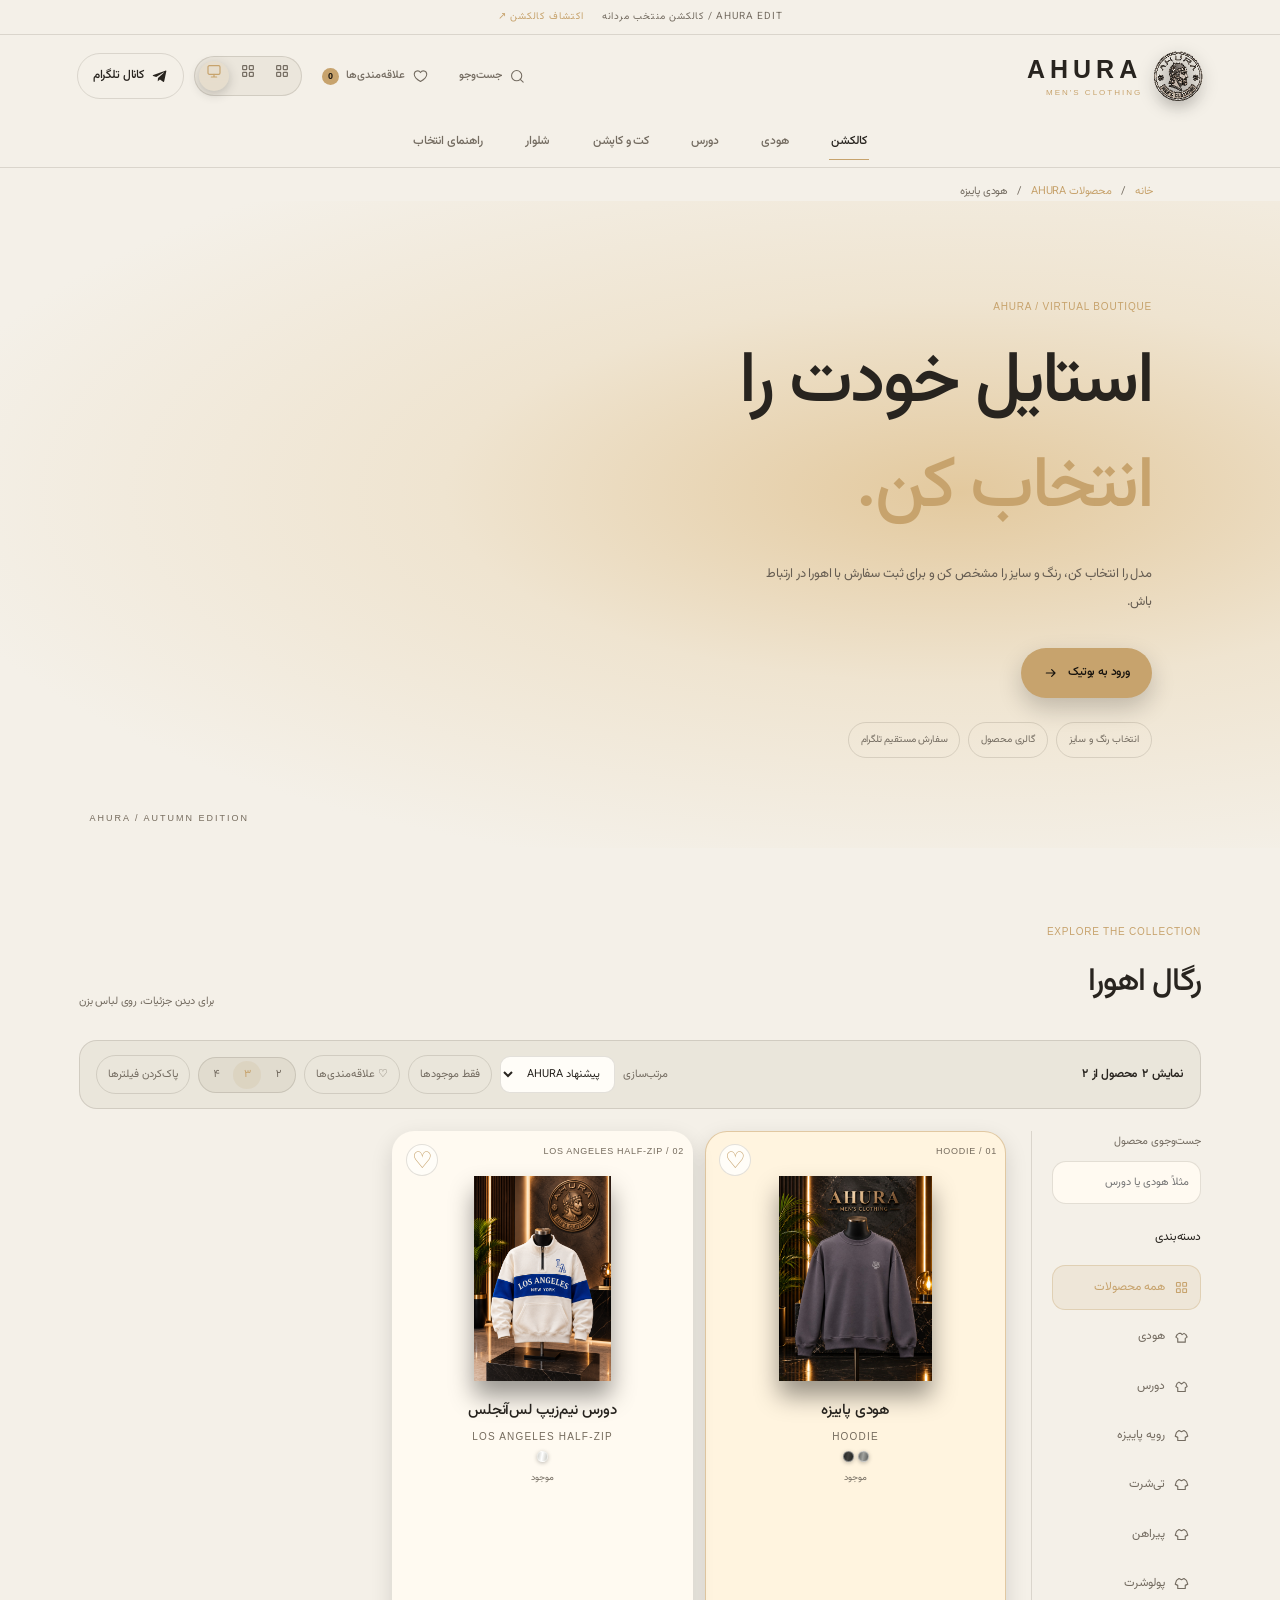
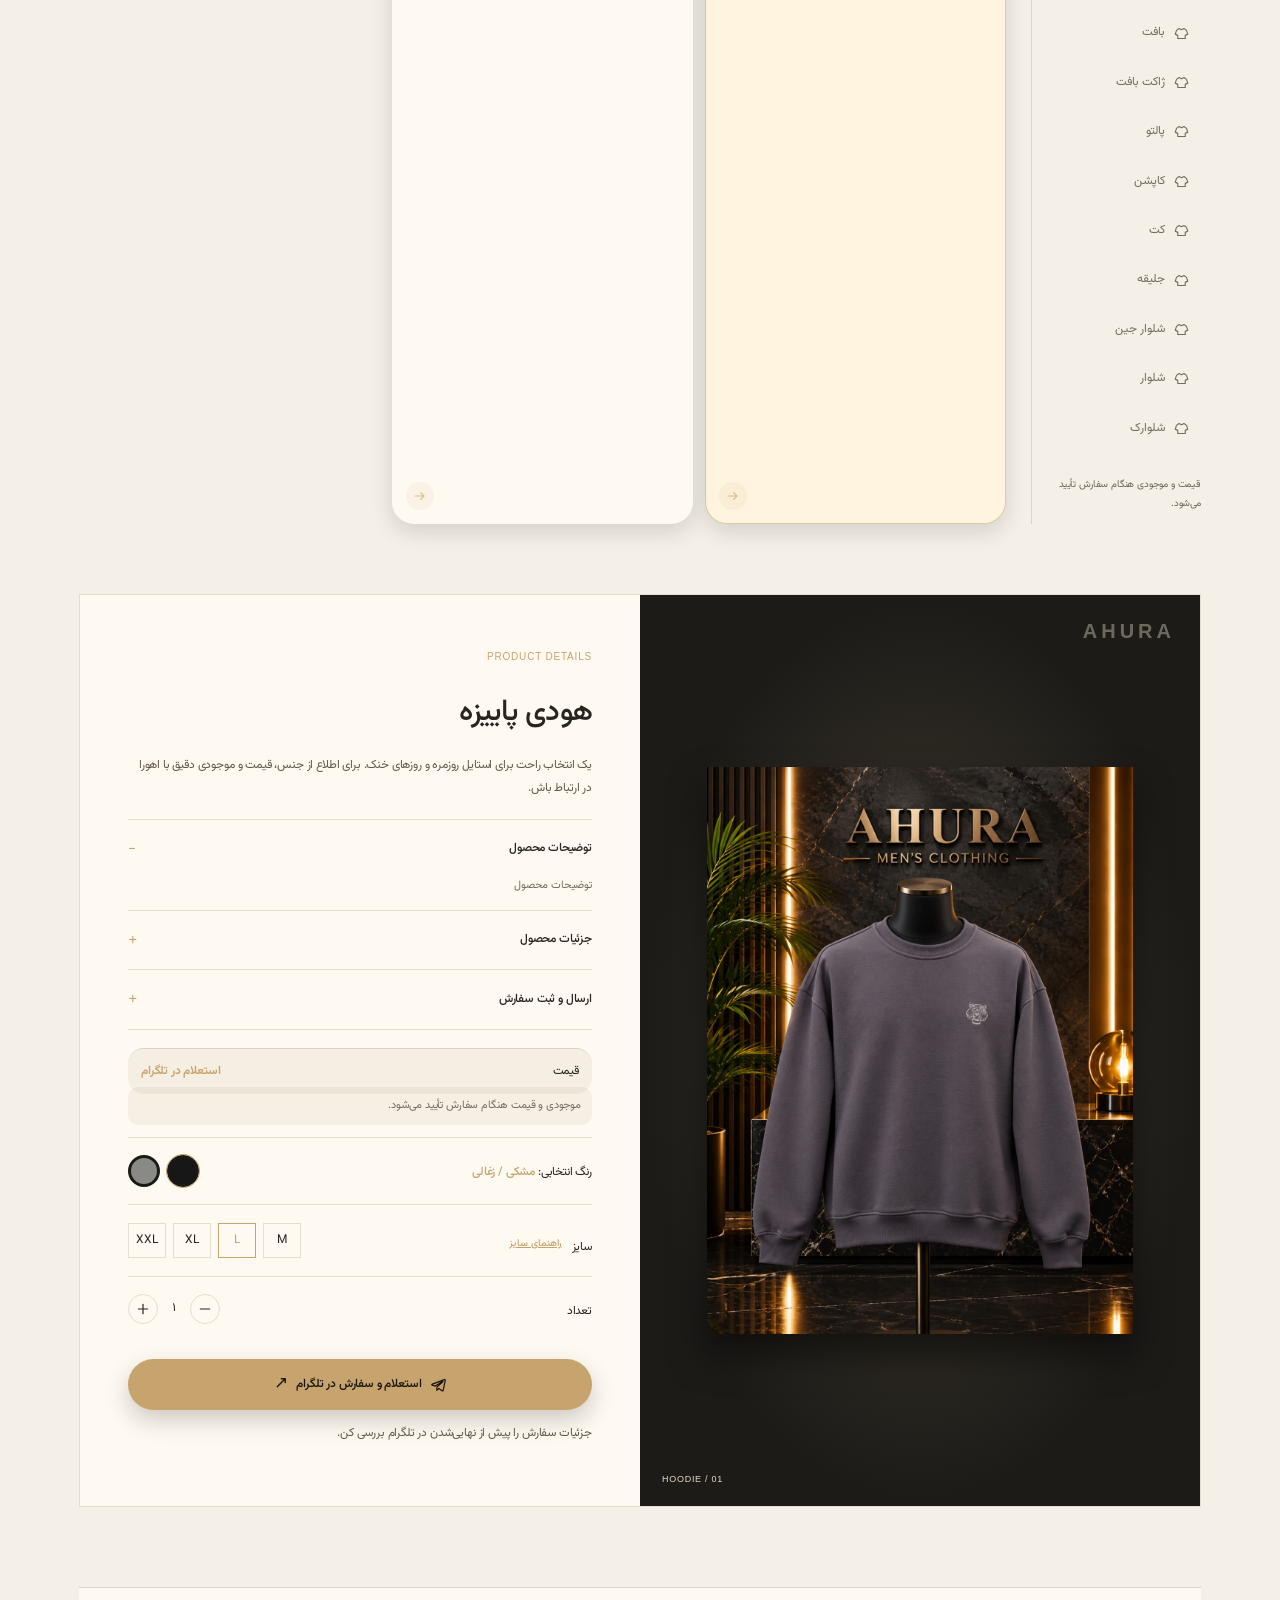
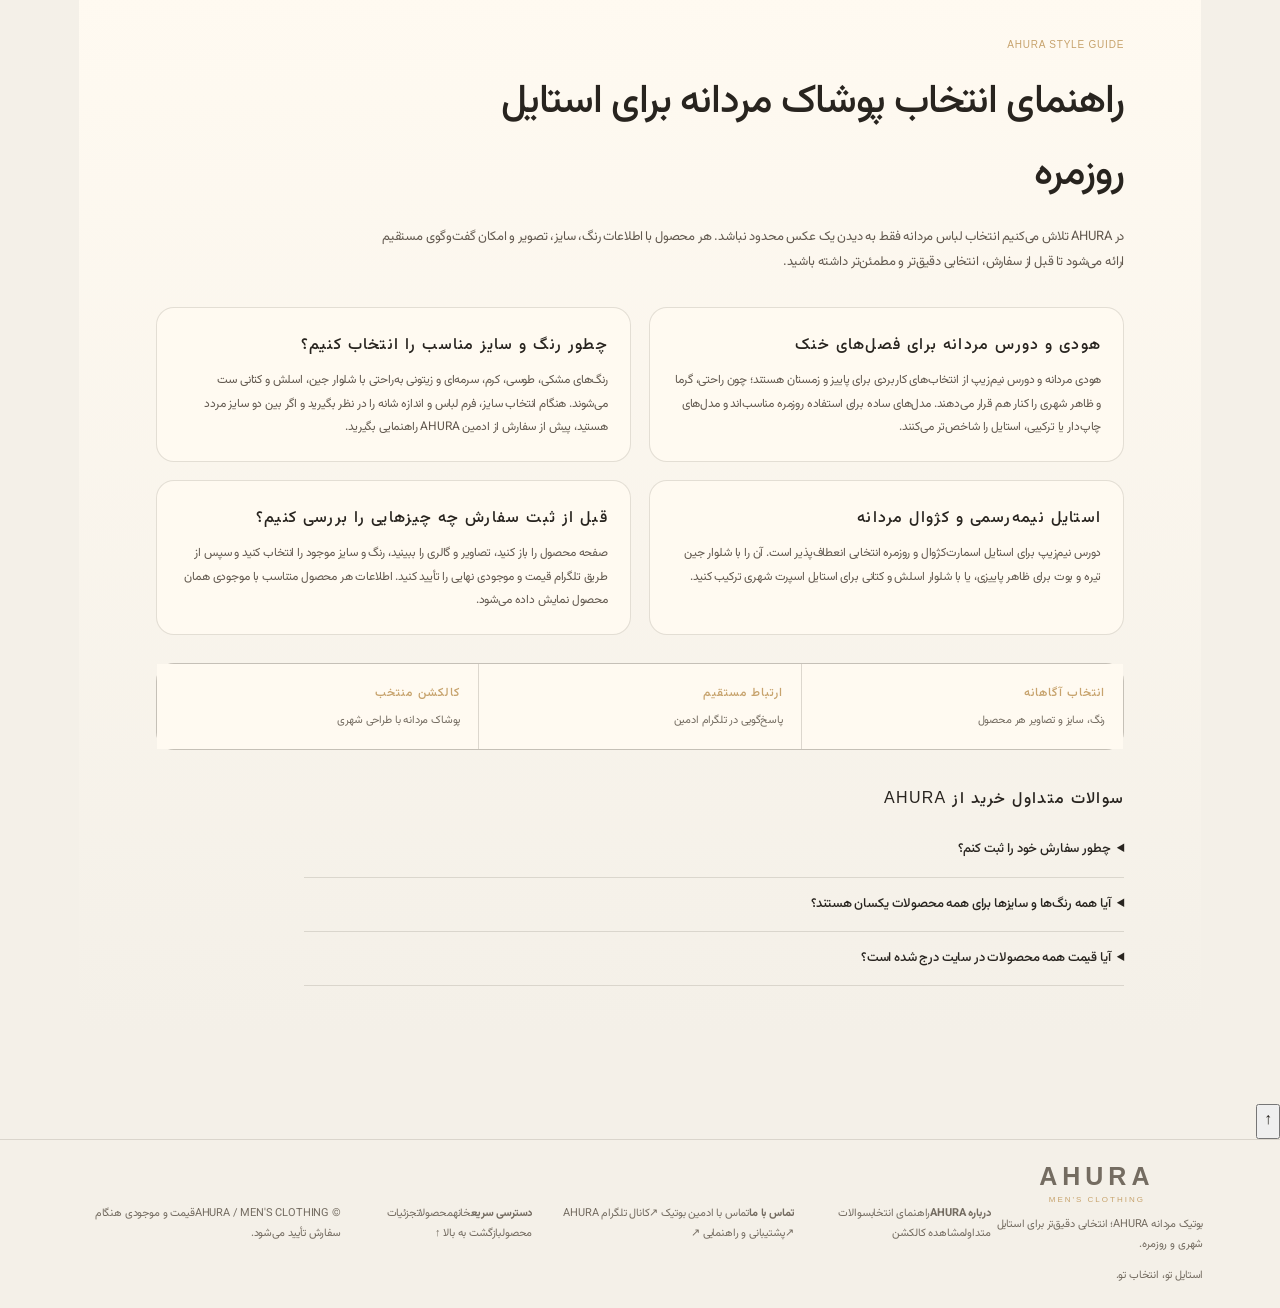
==== index.html @ b7603249 "Add AHURA footer navigation" ====
<!doctype html><html lang="fa" dir="rtl"><head><meta charset="utf-8"><meta name="viewport" content="width=device-width,initial-scale=1"><title>بوتیک مردانه AHURA | هودی، دورس و پوشاک مردانه</title><meta name="description" content="خرید و انتخاب پوشاک مردانه AHURA؛ هودی، دورس نیم‌زیپ، رویه پاییزه و مدل‌های روز با انتخاب رنگ و سایز و سفارش مستقیم در تلگرام."><meta name="robots" content="index,follow"><link rel="canonical" href="https://mjmz68.github.io/ahura-virtual-boutique/"><meta property="og:type" content="website"><meta property="og:site_name" content="AHURA"><meta property="og:title" content="بوتیک مردانه AHURA | هودی، دورس و پوشاک مردانه"><meta property="og:description" content="انتخاب پوشاک مردانه AHURA، مشاهده رنگ و سایز و ثبت سفارش مستقیم."><meta property="og:image" content="https://mjmz68.github.io/ahura-virtual-boutique/assets/products/hoodie-black.png"><meta name="twitter:image" content="https://mjmz68.github.io/ahura-virtual-boutique/assets/products/hoodie-black.png"><meta property="og:url" content="https://mjmz68.github.io/ahura-virtual-boutique/"><meta name="twitter:card" content="summary_large_image"><script id="site-schema" type="application/ld+json">{"@context":"https://schema.org","@graph":[{"@type":"Organization","@id":"https://mjmz68.github.io/ahura-virtual-boutique/#organization","name":"AHURA","url":"https://mjmz68.github.io/ahura-virtual-boutique/","sameAs":["https://t.me/Ahura_man"]},{"@type":"WebSite","@id":"https://mjmz68.github.io/ahura-virtual-boutique/#website","name":"بوتیک مردانه AHURA","url":"https://mjmz68.github.io/ahura-virtual-boutique/","publisher":{"@id":"https://mjmz68.github.io/ahura-virtual-boutique/#organization"},"inLanguage":"fa-IR"}]}</script><script id="product-schema" type="application/ld+json">{}</script><script id="breadcrumb-schema" type="application/ld+json">{}</script><script id="faq-schema" type="application/ld+json">{"@context":"https://schema.org","@type":"FAQPage","mainEntity":[{"@type":"Question","name":"چطور از بوتیک AHURA سفارش بدهم؟","acceptedAnswer":{"@type":"Answer","text":"محصول را انتخاب کنید، رنگ و سایز موجود را مشخص کنید و از دکمه سفارش وارد گفت‌وگوی تلگرام ادمین بوتیک شوید."}},{"@type":"Question","name":"چطور رنگ و سایز موجود هر محصول را ببینم؟","acceptedAnswer":{"@type":"Answer","text":"در صفحه هر محصول فقط رنگ‌ها و سایزهایی نمایش داده می‌شود که برای همان محصول در پنل مدیریت ثبت شده است."}},{"@type":"Question","name":"اگر قیمت محصول در سایت درج نشده باشد چه کار کنم؟","acceptedAnswer":{"@type":"Answer","text":"از طریق دکمه سفارش در تلگرام، قیمت و موجودی نهایی همان محصول را از ادمین AHURA استعلام کنید."}}]}</script><link rel="icon" type="image/svg+xml" href="assets/ahura-logo.svg?v=logo1"><link rel="stylesheet" href="style.css?v=footer1"></head><body id="top">
<div class="announcement-bar" role="note"><span>AHURA EDIT / کالکشن منتخب مردانه</span><a href="#shop">اکتشاف کالکشن ↗</a></div><header class="site-header"><button type="button" class="mobile-menu-toggle" id="mobile-menu-toggle" aria-expanded="false" aria-controls="primary-nav">منو</button><a class="logo brand-logo" href="#" aria-label="AHURA"><img src="assets/ahura-logo.svg?v=logo2" alt="لوگوی AHURA"><span>AHURA<small>MEN'S CLOTHING</small></span></a><div class="header-actions"><button type="button" class="header-tool header-search-toggle" id="header-search-toggle" aria-label="جست‌وجوی محصول"><svg class="ui-icon" viewBox="0 0 24 24" aria-hidden="true"><path d="m20 20-4.4-4.4M10.8 18a7.2 7.2 0 1 1 0-14.4 7.2 7.2 0 0 1 0 14.4Z"/></svg><span>جست‌وجو</span></button><button type="button" class="header-tool header-favorites-link" id="header-favorites-link" aria-label="علاقه‌مندی‌ها" aria-pressed="false"><svg class="ui-icon" viewBox="0 0 24 24" aria-hidden="true"><path d="M20.8 8.8c0 5.4-8.8 10.2-8.8 10.2S3.2 14.2 3.2 8.8A4.7 4.7 0 0 1 12 6.5a4.7 4.7 0 0 1 8.8 2.3Z"/></svg><span>علاقه‌مندی‌ها</span><b id="header-favorites-count">0</b></button><div class="theme-switcher" id="theme-switcher" role="group" aria-label="حالت نمایش"><button type="button" class="theme-choice" data-theme-choice="light" aria-label="حالت روز" title="حالت روز"><span class="theme-choice-icon"></span></button><button type="button" class="theme-choice" data-theme-choice="dark" aria-label="حالت شب" title="حالت شب"><span class="theme-choice-icon"></span></button><button type="button" class="theme-choice" data-theme-choice="system" aria-label="هماهنگ با سیستم" title="هماهنگ با سیستم"><span class="theme-choice-icon"></span></button></div><a class="tg" href="https://t.me/Ahura_man" target="_blank" rel="noopener"><svg class="ui-icon" viewBox="0 0 24 24" aria-hidden="true"><path d="m21.5 4.7-3.2 15.1c-.2 1.1-.8 1.3-1.7.8l-4.7-3.5-2.3 2.2c-.3.3-.5.5-1 .5l.4-4.8 8.7-7.9c.4-.4-.1-.6-.6-.2L6.4 13.6l-4.6-1.5c-1-.3-1-1 .2-1.5L20 4c.8-.3 1.8.2 1.5.7Z"/></svg><span>کانال تلگرام</span></a></div></header><nav class="primary-nav" id="primary-nav" aria-label="ناوبری اصلی AHURA"><a href="#shop" data-nav-filter="all" class="active">کالکشن</a><a href="#shop" data-nav-filter="hoodie">هودی</a><a href="#shop" data-nav-filter="sweat">دورس</a><a href="#shop" data-nav-filter="jacket">کت و کاپشن</a><a href="#shop" data-nav-filter="trousers">شلوار</a><a href="#guide">راهنمای انتخاب</a></nav><nav class="breadcrumbs" aria-label="مسیر صفحه"><a href="./">خانه</a><span>/</span><a id="crumb-products" href="./#shop">محصولات AHURA</a><span>/</span><span id="crumb-current">بوتیک پوشاک مردانه AHURA</span></nav>
<section class="hero"><p>AHURA / VIRTUAL BOUTIQUE</p><h1>استایل خودت را<br><em>انتخاب کن.</em></h1><p class="sub">مدل را انتخاب کن، رنگ و سایز را مشخص کن و برای ثبت سفارش با اهورا در ارتباط باش.</p><a class="btn primary-btn" href="#shop"><span>ورود به بوتیک</span><svg class="ui-icon" viewBox="0 0 24 24" aria-hidden="true"><path d="M5 12h13m-5-5 5 5-5 5"/></svg></a><div class="hero-points" aria-label="ویژگی‌های خرید"><span>انتخاب رنگ و سایز</span><span>گالری محصول</span><span>سفارش مستقیم تلگرام</span></div></section>
<main id="shop"><div class="heading"><div><small>EXPLORE THE COLLECTION</small><h2>رگال اهورا</h2></div><span>برای دیدن جزئیات، روی لباس بزن</span></div>
<div class="catalog-toolbar" aria-label="کنترل مجموعه">
<div class="catalog-summary"><strong id="product-count">در حال بارگذاری محصولات</strong><span id="filter-summary"></span></div>
<div class="catalog-actions"><label class="sort-control">مرتب‌سازی<select id="sort-products" aria-label="مرتب‌سازی محصولات"><option value="featured">پیشنهاد AHURA</option><option value="newest">جدیدترین</option><option value="price-asc">ارزان‌ترین</option><option value="price-desc">گران‌ترین</option><option value="name">نام محصول</option></select></label><button type="button" id="availability-toggle" class="toolbar-toggle" aria-pressed="false">فقط موجودها</button><button type="button" id="favorites-toggle" class="toolbar-toggle" aria-pressed="false">♡ علاقه‌مندی‌ها</button><div class="grid-switcher" role="group" aria-label="تعداد ستون‌های نمایش"><button type="button" data-grid-choice="2" aria-label="نمایش دو ستونه">۲</button><button type="button" data-grid-choice="3" class="active" aria-label="نمایش سه ستونه">۳</button><button type="button" data-grid-choice="4" aria-label="نمایش چهار ستونه">۴</button></div><button type="button" id="clear-filters" class="clear-filters">پاک‌کردن فیلترها</button></div>
</div><div class="layout"><aside><label class="catalog-search">جست‌وجوی محصول<input id="product-search" type="search" placeholder="مثلاً هودی یا دورس" autocomplete="off"></label><b>دسته‌بندی</b><button class="filter active" data-filter="all">همه محصولات</button><button class="filter" data-filter="hoodie">هودی</button><button class="filter" data-filter="sweat">دورس</button><button class="filter" data-filter="jacket">رویه پاییزه</button><button class="filter" data-filter="tshirt">تی‌شرت</button><button class="filter" data-filter="shirt">پیراهن</button><button class="filter" data-filter="polo">پولوشرت</button><button class="filter" data-filter="sweater">بافت</button><button class="filter" data-filter="cardigan">ژاکت بافت</button><button class="filter" data-filter="coat">پالتو</button><button class="filter" data-filter="parka">کاپشن</button><button class="filter" data-filter="suit">کت</button><button class="filter" data-filter="vest">جلیقه</button><button class="filter" data-filter="jeans">شلوار جین</button><button class="filter" data-filter="trousers">شلوار</button><button class="filter" data-filter="shorts">شلوارک</button><p class="note">قیمت و موجودی هنگام سفارش تأیید می‌شود.</p></aside>
<div class="rack" id="rack">
<a class="item selected" data-id="hoodie" href="product/ahura-autumn-hoodie/"><small>01 / HOODIE</small><img class="rack-photo" src="assets/products/hoodie-black.png" alt="هودی اهورا رنگ مشکی"><b>هودی پاییزه</b><span class="en">HOODIE</span></a>
<a class="item" data-id="sweat" href="product/ahura-los-angeles-half-zip-sweatshirt/"><small>02 / LOS ANGELES HALF-ZIP</small><img class="rack-photo" src="assets/products/los-angeles-half-zip-LOS-ANGELES-HALF-ZIP.png" alt="دورس نیم‌زیپ لس‌آنجلس رنگ سفید و آبی کاربنی"><b>دورس نیم‌زیپ لس‌آنجلس</b><span class="en">LOS ANGELES HALF-ZIP</span></a>
<button class="item" data-id="jacket"><small>03 / OUTERWEAR</small><span class="garment jacket olive"></span><b>رویه پاییزه</b><span class="en">OUTERWEAR</span></button>
</div></div>
<section class="details" id="details"><div class="visual"><span class="watermark">AHURA</span><img id="big" class="product-photo" src="assets/products/hoodie-black.png" alt="هودی اهورا رنگ مشکی"><div id="gallery" class="gallery" aria-label="گالری تصاویر محصول"></div><small id="visual-label">HOODIE / 01</small></div><div class="info"><small>PRODUCT DETAILS</small><h2 id="name">هودی پاییزه</h2><p id="desc" class="product-lead">یک انتخاب راحت برای استایل روزمره و روزهای خنک. برای اطلاع از جنس، قیمت و موجودی دقیق با اهورا در ارتباط باش.</p><div class="product-accordions" id="product-accordions"><details open><summary>توضیحات محصول</summary><p id="detail-description">توضیحات محصول</p></details><details><summary>جزئیات محصول</summary><p id="detail-specs">جنس و فرم لباس هنگام سفارش تأیید می‌شود.</p></details><details><summary>ارسال و ثبت سفارش</summary><p id="detail-shipping">پس از انتخاب رنگ و سایز، مشخصات سفارش برای ادمین AHURA در تلگرام ارسال می‌شود.</p></details></div><div class="price"><span>قیمت</span><b id="price-value">استعلام در تلگرام</b></div><div id="stock-status" class="stock-status pending" role="status">موجودی و قیمت هنگام سفارش تأیید می‌شود.</div><div class="row"><label>رنگ انتخابی: <b id="colorname">مشکی</b></label><div id="swatches" class="swatches"></div></div><div class="row size-row"><div class="size-label"><label>سایز</label><button type="button" id="size-guide-trigger" class="size-guide-trigger">راهنمای سایز</button></div><div id="sizes"></div></div><div class="row"><label>تعداد</label><div class="qty"><button id="minus" aria-label="کاهش تعداد"><svg class="ui-icon" viewBox="0 0 24 24" aria-hidden="true"><path d="M5 12h14"/></svg></button><span id="qty">1</span><button id="plus" aria-label="افزایش تعداد"><svg class="ui-icon" viewBox="0 0 24 24" aria-hidden="true"><path d="M12 5v14M5 12h14"/></svg></button></div></div><dialog id="size-guide" class="size-guide-dialog" aria-labelledby="size-guide-title"><div class="size-guide-card"><button type="button" id="size-guide-close" class="dialog-close" aria-label="بستن راهنمای سایز">×</button><small class="section-kicker">AHURA FIT GUIDE</small><h3 id="size-guide-title">راهنمای انتخاب سایز</h3><p>این جدول راهنمای عمومی است. برای اطمینان از فیت نهایی، اندازه‌های لباس و فرم محصول را از ادمین AHURA بپرسید.</p><div class="size-table-wrap"><table><thead><tr><th>سایز</th><th>دور سینه تقریبی</th><th>قد لباس تقریبی</th></tr></thead><tbody><tr><td>S</td><td>۹۰–۹۶</td><td>۶۷–۶۹</td></tr><tr><td>M</td><td>۹۶–۱۰۲</td><td>۶۹–۷۱</td></tr><tr><td>L</td><td>۱۰۲–۱۰۸</td><td>۷۱–۷۳</td></tr><tr><td>XL</td><td>۱۰۸–۱۱۴</td><td>۷۳–۷۵</td></tr><tr><td>XXL</td><td>۱۱۴–۱۲۲</td><td>۷۵–۷۷</td></tr></tbody></table></div><p class="size-note">واحد اندازه‌گیری: سانتی‌متر</p></div></dialog><a class="btn order" id="order" href="https://t.me/mjmz368" target="_blank" rel="noopener"><svg class="ui-icon" viewBox="0 0 24 24" aria-hidden="true"><path d="m21.5 4.7-3.2 15.1c-.2 1.1-.8 1.3-1.7.8l-4.7-3.5-2.3 2.2c-.3.3-.5.5-1 .5l.4-4.8 8.7-7.9c.4-.4-.1-.6-.6-.2L6.4 13.6l-4.6-1.5c-1-.3-1-1 .2-1.5L20 4c.8-.3 1.8.2 1.5.7Z"/></svg><span>استعلام و سفارش در تلگرام</span><span class="order-arrow">↗</span></a><p class="note">جزئیات سفارش را پیش از نهایی‌شدن در تلگرام بررسی کن.</p></div></section><section class="seo-guide" id="guide" aria-labelledby="guide-title"><div class="section-kicker">AHURA STYLE GUIDE</div><h2 id="guide-title">راهنمای انتخاب پوشاک مردانه برای استایل روزمره</h2><p class="lead">در AHURA تلاش می‌کنیم انتخاب لباس مردانه فقط به دیدن یک عکس محدود نباشد. هر محصول با اطلاعات رنگ، سایز، تصویر و امکان گفت‌وگوی مستقیم ارائه می‌شود تا قبل از سفارش، انتخابی دقیق‌تر و مطمئن‌تر داشته باشید.</p><div class="seo-grid"><article><h3>هودی و دورس مردانه برای فصل‌های خنک</h3><p>هودی مردانه و دورس نیم‌زیپ از انتخاب‌های کاربردی برای پاییز و زمستان هستند؛ چون راحتی، گرما و ظاهر شهری را کنار هم قرار می‌دهند. مدل‌های ساده برای استفاده روزمره مناسب‌اند و مدل‌های چاپ‌دار یا ترکیبی، استایل را شاخص‌تر می‌کنند.</p></article><article><h3>چطور رنگ و سایز مناسب را انتخاب کنیم؟</h3><p>رنگ‌های مشکی، طوسی، کرم، سرمه‌ای و زیتونی به‌راحتی با شلوار جین، اسلش و کتانی ست می‌شوند. هنگام انتخاب سایز، فرم لباس و اندازه شانه را در نظر بگیرید و اگر بین دو سایز مردد هستید، پیش از سفارش از ادمین AHURA راهنمایی بگیرید.</p></article><article><h3>استایل نیمه‌رسمی و کژوال مردانه</h3><p>دورس نیم‌زیپ برای استایل اسمارت‌کژوال و روزمره انتخابی انعطاف‌پذیر است. آن را با شلوار جین تیره و بوت برای ظاهر پاییزی، یا با شلوار اسلش و کتانی برای استایل اسپرت شهری ترکیب کنید.</p></article><article><h3>قبل از ثبت سفارش چه چیزهایی را بررسی کنیم؟</h3><p>صفحه محصول را باز کنید، تصاویر و گالری را ببینید، رنگ و سایز موجود را انتخاب کنید و سپس از طریق تلگرام قیمت و موجودی نهایی را تأیید کنید. اطلاعات هر محصول متناسب با موجودی همان محصول نمایش داده می‌شود.</p></article></div><div class="trust-strip" aria-label="اطلاعات خرید AHURA"><div><b>انتخاب آگاهانه</b><span>رنگ، سایز و تصاویر هر محصول</span></div><div><b>ارتباط مستقیم</b><span>پاسخ‌گویی در تلگرام ادمین</span></div><div><b>کالکشن منتخب</b><span>پوشاک مردانه با طراحی شهری</span></div></div><div class="faq" id="faq"><h3>سوالات متداول خرید از AHURA</h3><details><summary>چطور سفارش خود را ثبت کنم؟</summary><p>محصول، رنگ و سایز را انتخاب کنید و روی «استعلام و سفارش در تلگرام» بزنید تا جزئیات برای ادمین بوتیک ارسال شود.</p></details><details><summary>آیا همه رنگ‌ها و سایزها برای همه محصولات یکسان هستند؟</summary><p>خیر. در سایت فقط گزینه‌هایی نمایش داده می‌شوند که برای همان محصول در پنل مدیریت ثبت شده‌اند.</p></details><details><summary>آیا قیمت همه محصولات در سایت درج شده است؟</summary><p>قیمت در صورت ثبت توسط ادمین نمایش داده می‌شود؛ در غیر این صورت می‌توانید قیمت و موجودی را در تلگرام استعلام کنید.</p></details></div></section></main><button type="button" id="back-to-top" class="back-to-top" aria-label="بازگشت به بالای صفحه" title="بازگشت به بالا">↑</button>
<footer class="site-footer" id="about"><div class="footer-brand" id="footer-about"><a class="logo" href="#top">AHURA<small>MEN'S CLOTHING</small></a><p>بوتیک مردانه AHURA؛ انتخابی دقیق‌تر برای استایل شهری و روزمره.</p><span>استایل تو، انتخاب تو.</span></div><div class="footer-column"><b>درباره AHURA</b><a href="#guide">راهنمای انتخاب</a><a href="#faq">سوالات متداول</a><a href="#shop">مشاهده کالکشن</a></div><div class="footer-column" id="contact"><b>تماس با ما</b><a href="https://t.me/mjmz368" target="_blank" rel="noopener">تماس با ادمین بوتیک ↗</a><a href="https://t.me/Ahura_man" target="_blank" rel="noopener">کانال تلگرام AHURA ↗</a><a href="https://t.me/mjmz368?text=%D8%B3%D9%84%D8%A7%D9%85%D8%8C%20%D8%A8%D8%B1%D8%A7%DB%8C%20%D8%B1%D8%A7%D9%87%D9%86%D9%85%D8%A7%DB%8C%DB%8C%20%D8%AF%D8%B1%D8%A8%D8%A7%D8%B1%D9%87%20%D8%A8%D9%88%D8%AA%DB%8C%DA%A9%20AHURA%20%D9%BE%DB%8C%D8%A7%D9%85%20%D9%85%DB%8C%E2%8C%81%D8%B1%D8%B3%D8%AA%D9%85" target="_blank" rel="noopener">پشتیبانی و راهنمایی ↗</a></div><div class="footer-column"><b>دسترسی سریع</b><a href="#top">خانه</a><a href="#shop">محصولات</a><a href="#details">جزئیات محصول</a><a class="footer-top-link" href="#top">بازگشت به بالا ↑</a></div><div class="footer-bottom"><span>© AHURA / MEN'S CLOTHING</span><span>قیمت و موجودی هنگام سفارش تأیید می‌شود.</span></div></footer><script src="app-runtime-v9.js?v=footer1"></script><script src="app-admin.js"></script></body></html>
---- style.css ----
@import url('https://fonts.googleapis.com/css2?family=Vazirmatn:wght@300;400;500;600;700&display=swap');:root{--bg:#11110f;--panel:#1b1b18;--gold:#c7a36d;--text:#f2eee5;--muted:#aaa498;--line:#ffffff20;font-family:Vazirmatn,Tahoma,sans-serif;color:var(--text);background:var(--bg);scroll-behavior:smooth}*{box-sizing:border-box}body{margin:0}a{color:inherit;text-decoration:none}button{font:inherit;color:inherit;cursor:pointer}header,footer{display:flex;align-items:center;justify-content:space-between;padding:22px clamp(20px,6vw,80px);border-bottom:1px solid var(--line)}.logo{font:700 25px Arial;letter-spacing:5px;display:flex;flex-direction:column;align-items:center}.logo small{font:8px Arial;letter-spacing:2px;color:var(--gold);margin-top:4px}.tg{border:1px solid var(--line);padding:11px 15px;font-size:12px}.hero{padding:90px clamp(24px,10vw,140px);min-height:470px;background:radial-gradient(ellipse at 75% 50%,#514332,#25221d 35%,#10100f 76%);position:relative}.hero>p:first-child,.heading small,.info>small{color:var(--gold);letter-spacing:2px;font:10px Arial}.hero h1{font-size:clamp(44px,6vw,72px);font-weight:500;line-height:1.35;margin:20px 0}.hero em{font-style:normal;color:var(--gold)}.sub{font-size:13px;line-height:2;color:#c9c2b5;max-width:400px}.btn{display:inline-block;background:var(--gold);color:#17130e;padding:14px 20px;font-size:12px;font-weight:600;margin-top:18px}.hero:after{content:"AHURA / AUTUMN EDITION";position:absolute;bottom:25px;left:7%;font:9px Arial;letter-spacing:2px;color:#b2a895}main{max-width:1250px;margin:auto;padding:70px clamp(20px,5vw,65px)}.heading{display:flex;justify-content:space-between;align-items:end;margin-bottom:28px}.heading h2{font-size:32px;font-weight:500;margin:8px 0 0}.heading>span{font-size:11px;color:var(--muted)}.layout{display:grid;grid-template-columns:170px 1fr;gap:25px}.layout aside{border-left:1px solid var(--line);padding-left:20px}.layout aside b{display:block;margin-bottom:15px;font-size:12px}.filter{display:block;width:100%;text-align:right;border:0;border-bottom:1px solid var(--line);background:none;padding:13px 0;font-size:12px;color:var(--muted)}.filter.active{color:var(--gold)}.note{font-size:10px;color:#8d877b;line-height:2;margin-top:24px}.rack{display:grid;grid-template-columns:repeat(3,minmax(0,1fr));gap:12px}.item{position:relative;border:1px solid transparent;background:#171715;padding:14px 8px 18px;display:flex;flex-direction:column;align-items:center;min-width:0}.item.selected,.item:hover{border-color:#c7a36d88;background:#20201c}.item>small{align-self:flex-start;color:#aaa08e;font:9px Arial;letter-spacing:1px}.garment{display:block;position:relative;filter:drop-shadow(0 18px 12px #0008);background:linear-gradient(100deg,#242522,#494943 48%,#242522);clip-path:polygon(27% 0,42% 6%,58% 6%,73% 0,100% 22%,83% 40%,74% 30%,78% 100%,22% 100%,26% 30%,17% 40%,0 22%)}.garment.hoodie{width:57%;height:200px;margin:22px auto 18px;border-radius:20% 20% 4% 4%}.garment.hoodie:before{content:"";position:absolute;top:0;left:31%;width:38%;height:23%;border:8px solid #353631;border-radius:50%;background:#1b1b19}.garment.sweat{width:58%;height:200px;margin:22px auto 18px;background:linear-gradient(100deg,#8b867c,#b6afa3 50%,#7e796f)}.garment.jacket{width:60%;height:200px;margin:22px auto 18px;background:linear-gradient(100deg,#34392d,#68705a 50%,#2c3127)}.charcoal{background:linear-gradient(100deg,#222321,#41413e 45%,#20211f)!important}.gray{background:linear-gradient(100deg,#666763,#a1a29e 45%,#5b5c59)!important}.cream{background:linear-gradient(100deg,#bdb3a1,#e4dac9 45%,#b0a693)!important}.stone{background:linear-gradient(100deg,#858179,#b7b0a4 45%,#777268)!important}.olive{background:linear-gradient(100deg,#34392e,#646b55 45%,#2b3026)!important}.item>b{font-size:13px;font-weight:500}.en{font:8px Arial;letter-spacing:2px;color:#9e978b;margin-top:5px}.details{display:grid;grid-template-columns:1fr 1fr;margin-top:70px;border:1px solid var(--line);background:#191917}.visual{position:relative;min-height:480px;display:flex;align-items:center;justify-content:center;overflow:hidden;background:radial-gradient(ellipse at center,#484033,#1c1b18 70%)}.big{width:46%;height:62%;position:absolute}.big.hoodie{width:48%;height:64%}.big.sweat{width:50%;height:61%}.big.jacket{width:53%;height:68%}.watermark{position:absolute;top:25px;right:25px;font:700 20px Arial;letter-spacing:4px;color:#e9ddc966}.visual>small{position:absolute;bottom:22px;left:22px;font:9px Arial;letter-spacing:2px;color:#c0b5a2}.info{padding:clamp(24px,4vw,48px)}.info h2{font-size:30px;font-weight:500;margin:14px 0}.info>p{font-size:12px;color:var(--muted);line-height:2.2}.price,.row{border-top:1px solid var(--line);padding:17px 0;display:flex;align-items:center;justify-content:space-between;font-size:12px}.price b,.row label b{color:var(--gold);font-weight:500}.row{align-items:flex-start;gap:12px}.row label{padding-top:7px}.swatch{width:32px;height:32px;border-radius:50%;border:3px solid #191917;outline:1px solid transparent;background:#333}.swatch.active{outline-color:var(--gold)}.swatch[data-color=gray]{background:#898a86}.swatch[data-color=cream]{background:#d8cfbd}#swatches{display:flex;gap:7px;flex-wrap:wrap}#sizes{display:flex;gap:7px;flex-wrap:wrap}#sizes button,.qty button{min-width:38px;height:35px;background:transparent;border:1px solid var(--line)}#sizes button.active{border-color:var(--gold);color:var(--gold)}.qty{display:flex;align-items:center;gap:12px}.qty button{min-width:30px;height:30px}.order{display:flex;justify-content:space-between}.info .note{margin-top:12px}footer{border-top:1px solid var(--line);border-bottom:0;color:var(--muted);font-size:11px}footer>a:last-child{color:var(--gold)}@media(max-width:720px){header{padding:18px 16px}.logo{font-size:22px}.tg{font-size:10px;padding:9px}.hero{padding:70px 24px;min-height:490px}.hero h1{font-size:50px}main{padding:50px 16px}.heading{align-items:flex-start;flex-direction:column;gap:8px}.layout{grid-template-columns:1fr}.layout aside{border:0;padding:0;display:flex;flex-wrap:wrap;gap:7px}.layout aside b,.layout .note{width:100%}.filter{width:auto;border:1px solid var(--line);padding:8px 11px}.rack{gap:4px}.item{padding:12px 4px}.garment.hoodie,.garment.sweat,.garment.jacket{height:155px;margin:18px auto}.item>b{font-size:11px}.en{font-size:7px}.details{grid-template-columns:1fr;margin-top:50px}.visual{min-height:360px}.big.hoodie{height:65%}.info{padding:24px 18px}.info h2{font-size:26px}footer{flex-wrap:wrap;gap:20px}footer span{order:3;width:100%;text-align:center}}
/* Real product photos for the hoodie options supplied by AHURA */
.rack-photo{height:205px;width:100%;object-fit:contain;display:block;margin:20px auto 15px;position:relative;z-index:1;filter:drop-shadow(0 15px 12px #0006)}
.product-photo{position:absolute;max-width:76%;max-height:82%;width:auto;height:auto;object-fit:contain;z-index:1;filter:drop-shadow(0 20px 18px #0008);transition:opacity .18s}.detail-garment{display:block;position:absolute;width:42%;height:62%;filter:drop-shadow(0 20px 18px #0008);clip-path:polygon(27% 0,42% 6%,58% 6%,73% 0,100% 22%,83% 40%,74% 30%,78% 100%,22% 100%,26% 30%,17% 40%,0 22%);background:linear-gradient(100deg,#242522,#494943 48%,#242522)}.detail-garment.sweat{width:46%;height:61%;background:linear-gradient(100deg,#858179,#b7b0a4 45%,#777268)}.detail-garment.jacket{width:48%;height:68%;background:linear-gradient(100deg,#34392d,#68705a 50%,#2c3127)}.detail-garment.stone{background:linear-gradient(100deg,#858179,#b7b0a4 45%,#777268)}.detail-garment.olive{background:linear-gradient(100deg,#34392e,#646b55 45%,#2b3026)}
/* Expanded palette for product fallbacks */
.white{background:linear-gradient(100deg,#cfcfc9,#fff 45%,#c7c7c0)!important}.light-gray{background:linear-gradient(100deg,#8f908c,#c5c6c1 45%,#858681)!important}.dark-gray{background:linear-gradient(100deg,#3d3e3b,#666762 45%,#353633)!important}.beige{background:linear-gradient(100deg,#bba98f,#e0cfb3 45%,#a9967c)!important}.brown{background:linear-gradient(100deg,#4c2d1d,#815038 45%,#3d2418)!important}.camel{background:linear-gradient(100deg,#9b6b3e,#c4935c 45%,#85582f)!important}.cognac{background:linear-gradient(100deg,#9b4c20,#c8793c 45%,#7f3518)!important}.rust{background:linear-gradient(100deg,#87351f,#b85c38 45%,#6e2919)!important}.orange{background:linear-gradient(100deg,#b44e16,#f07a2a 45%,#963e12)!important}.red{background:linear-gradient(100deg,#771d1d,#bd4141 45%,#5c1515)!important}.burgundy{background:linear-gradient(100deg,#42101f,#7c263d 45%,#320b17)!important}.pink{background:linear-gradient(100deg,#a66370,#e5aeb8 45%,#8a4c59)!important}.purple{background:linear-gradient(100deg,#3e2459,#7b55a0 45%,#301b46)!important}.navy{background:linear-gradient(100deg,#101b36,#304879 45%,#0b1428)!important}.blue{background:linear-gradient(100deg,#1e4d7a,#4a86ba 45%,#183b61)!important}.sky{background:linear-gradient(100deg,#6e9fc0,#b8d9eb 45%,#5b88a7)!important}.green{background:linear-gradient(100deg,#1d4a32,#4d8a60 45%,#163b28)!important}.khaki{background:linear-gradient(100deg,#77724d,#aaa36d 45%,#625e3d)!important}.mustard{background:linear-gradient(100deg,#8a6718,#c39b2f 45%,#725313)!important}
.gallery{position:absolute;right:22px;bottom:18px;z-index:3;display:flex;gap:7px;max-width:70%;overflow-x:auto;padding:3px}.gallery[hidden]{display:none}.gallery-thumb{width:54px;height:54px;padding:3px;border:1px solid #ffffff22;background:#161613;flex:0 0 auto}.gallery-thumb.active{border-color:var(--gold)}.gallery-thumb img{display:block;width:100%;height:100%;object-fit:cover}@media(max-width:720px){.gallery{right:14px;bottom:14px;max-width:calc(100% - 28px)}.gallery-thumb{width:48px;height:48px}}
 .breadcrumbs{max-width:1180px;margin:0 auto;padding:14px clamp(20px,6vw,80px) 0;color:var(--muted);font-size:11px;display:flex;gap:9px}.breadcrumbs a{color:var(--gold)}.hero-points{display:flex;flex-wrap:wrap;gap:8px;margin-top:24px}.hero-points span{border:1px solid var(--line);padding:8px 12px;color:var(--muted);font-size:10px}.catalog-search{display:flex;flex-direction:column;gap:8px;margin-bottom:22px;color:var(--muted);font-size:11px}.catalog-search input{width:100%;padding:10px 11px;border:1px solid var(--line);background:#121210;color:var(--text);font:inherit;outline:none}.catalog-search input:focus{border-color:var(--gold)}.seo-guide{max-width:1180px;margin:80px auto 0;padding:48px clamp(20px,6vw,80px);border-top:1px solid var(--line);background:linear-gradient(180deg,#1a1915aa,#11110f00)}.section-kicker{color:var(--gold);font-size:10px;letter-spacing:2px}.seo-guide h2{font-size:clamp(25px,4vw,40px);font-weight:500;margin:12px 0 15px;max-width:700px}.seo-guide .lead{max-width:760px;color:var(--muted);line-height:2.1;font-size:13px}.seo-grid{display:grid;grid-template-columns:repeat(2,minmax(0,1fr));gap:18px;margin-top:32px}.seo-grid article{border:1px solid var(--line);padding:22px;background:#17171388}.seo-grid h3,.faq h3{font-size:16px;font-weight:500;color:var(--text);margin:0 0 10px}.seo-grid p,.faq p{font-size:12px;line-height:2;color:var(--muted);margin:0}.trust-strip{display:grid;grid-template-columns:repeat(3,1fr);gap:1px;background:var(--line);margin-top:28px;border:1px solid var(--line)}.trust-strip div{background:#171713;padding:18px}.trust-strip b,.trust-strip span{display:block}.trust-strip b{font-size:12px;color:var(--gold);margin-bottom:6px}.trust-strip span{font-size:11px;color:var(--muted)}.faq{margin-top:34px;max-width:820px}.faq details{border-bottom:1px solid var(--line);padding:15px 0}.faq summary{cursor:pointer;font-size:13px;color:var(--text)}.faq details p{padding-top:10px}.text-link{color:var(--gold)}@media(max-width:720px){.seo-grid,.trust-strip{grid-template-columns:1fr}.seo-guide{margin-top:50px;padding-top:34px}.breadcrumbs{padding-top:12px}} .ui-icon{width:16px;height:16px;display:inline-block;fill:none;stroke:currentColor;stroke-width:1.8;stroke-linecap:round;stroke-linejoin:round;flex:0 0 auto}.header-actions{display:flex;align-items:center;gap:10px}.theme-switcher{display:flex;align-items:center;gap:4px;padding:4px;border:1px solid var(--line);border-radius:999px;background:var(--glass)}.theme-choice{width:30px;height:30px;border:0;border-radius:50%;display:grid;place-items:center;background:transparent;color:var(--muted);transition:transform .25s,background .25s,color .25s}.theme-choice:hover{color:var(--gold);transform:translateY(-2px)}.theme-choice.active{color:var(--gold);background:var(--active-bg);box-shadow:0 3px 12px #0003}.tg,.btn,.filter,.item,.qty button,.gallery-thumb{transition:transform .25s ease,background .25s ease,border-color .25s ease,box-shadow .25s ease,color .25s ease}.tg{display:inline-flex;align-items:center;gap:8px;border-radius:999px}.tg:hover{border-color:var(--gold);color:var(--gold);transform:translateY(-2px)}.btn{border-radius:999px;display:inline-flex;align-items:center;justify-content:center;gap:9px;box-shadow:0 10px 25px #0003}.btn:hover{transform:translateY(-3px);box-shadow:0 14px 28px #0005}.primary-btn{padding-inline:22px}.order{width:100%}.order-arrow{font-size:17px;line-height:1}.filter{display:flex;align-items:center;gap:9px;border:1px solid transparent;border-radius:13px;text-align:right;padding:10px 11px;margin:4px 0}.filter .ui-icon{width:15px;height:15px}.filter:hover{color:var(--text);background:var(--glass);border-color:var(--line);transform:translateX(-3px)}.filter.active{color:var(--gold);background:var(--active-bg);border-color:#c7a36d55}.item{border-radius:22px;overflow:hidden;box-shadow:0 8px 22px #0002}.item:hover{transform:translateY(-6px);box-shadow:0 18px 34px #0005}.item-arrow{position:absolute;left:13px;bottom:13px;width:28px;height:28px;border-radius:50%;display:grid;place-items:center;color:var(--gold);background:var(--active-bg);opacity:.7;transition:transform .25s,opacity .25s}.item:hover .item-arrow{transform:translateX(-4px);opacity:1}.swatch{transition:transform .2s,box-shadow .2s,outline-color .2s}.swatch:hover{transform:scale(1.12);box-shadow:0 5px 12px #0005}.qty button{border-radius:50%;display:grid;place-items:center;padding:0}.qty button:hover{background:var(--active-bg);border-color:var(--gold);color:var(--gold);transform:scale(1.08)}.gallery-thumb{border-radius:12px}.catalog-search input{border-radius:14px}.seo-grid article,.trust-strip,.gallery-thumb{border-radius:18px}.seo-grid article:hover{transform:translateY(-4px);border-color:#c7a36d66}.seo-grid article{transition:transform .25s,border-color .25s}.hero-points span{border-radius:999px}.price{border-radius:16px;padding:11px 13px;background:var(--glass)}:root{--glass:#ffffff08;--active-bg:#c7a36d16}:root[data-theme="light"]{--bg:#f4f0e8;--panel:#fffdf8;--text:#28241f;--muted:#746c61;--line:#30271d22;--glass:#6a563511;--active-bg:#b68a4518} :root[data-theme="light"] body{background:var(--bg)}:root[data-theme="light"] .hero{background:radial-gradient(ellipse at 75% 45%,#e3c99e,#efe4d0 38%,#f4f0e8 78%)}:root[data-theme="light"] .item{background:#fffaf1}:root[data-theme="light"] .item.selected,:root[data-theme="light"] .item:hover{background:#fff4df}:root[data-theme="light"] .seo-grid article,:root[data-theme="light"] .trust-strip div{background:#fffaf1}:root[data-theme="light"] .catalog-search input{background:#fffaf1;color:var(--text)}:root[data-theme="light"] .gallery-thumb{background:#fffaf1}@media(prefers-color-scheme:light){:root[data-theme="system"]{--bg:#f4f0e8;--panel:#fffdf8;--text:#28241f;--muted:#746c61;--line:#30271d22;--glass:#6a563511;--active-bg:#b68a4518}:root[data-theme="system"] .hero{background:radial-gradient(ellipse at 75% 45%,#e3c99e,#efe4d0 38%,#f4f0e8 78%)}:root[data-theme="system"] .item{background:#fffaf1}:root[data-theme="system"] .item.selected,:root[data-theme="system"] .item:hover{background:#fff4df}:root[data-theme="system"] .seo-grid article,:root[data-theme="system"] .trust-strip div{background:#fffaf1}:root[data-theme="system"] .catalog-search input{background:#fffaf1;color:var(--text)}:root[data-theme="system"] .gallery-thumb{background:#fffaf1}}@media(max-width:720px){.header-actions{gap:6px}.tg span{display:none}.theme-choice{width:28px;height:28px}.filter{padding:10px 9px}} .brand-logo{flex-direction:row;align-items:center;gap:11px}.brand-logo img{width:50px;height:50px;object-fit:contain;display:block;filter:drop-shadow(0 5px 8px #0005);transition:transform .3s ease,filter .3s ease}.brand-logo:hover img{transform:rotate(-4deg) scale(1.05);filter:drop-shadow(0 8px 14px #0007)}.brand-logo span{display:flex;flex-direction:column;align-items:flex-start}.brand-logo small{align-self:flex-start}:root[data-theme="light"] .brand-logo img{filter:drop-shadow(0 5px 8px #0003)}@media(max-width:720px){.brand-logo img{width:42px;height:42px}.brand-logo{gap:8px}.brand-logo span{font-size:20px}.brand-logo small{font-size:7px}} .light-only-contrast{color:var(--text)}:root[data-theme="light"] .sub{color:#665d52}:root[data-theme="light"] .hero:after{color:#756b5d}:root[data-theme="light"] .details{background:#fffaf1;border-color:#30271d22}:root[data-theme="light"] .seo-guide{background:linear-gradient(180deg,#fffaf1,#f4f0e8)}:root[data-theme="light"] .item>small{color:#756b5d}:root[data-theme="light"] .en{color:#756b5d}:root[data-theme="light"] .note{color:#6f665b}:root[data-theme="light"] .visual>small{color:#e5d8c4}:root[data-theme="light"] .info>p,:root[data-theme="light"] .seo-guide .lead,:root[data-theme="light"] .seo-grid p,:root[data-theme="light"] .faq p{color:#62594f}@media(prefers-color-scheme:light){:root[data-theme="system"] .sub{color:#665d52}:root[data-theme="system"] .hero:after{color:#756b5d}:root[data-theme="system"] .details{background:#fffaf1;border-color:#30271d22}:root[data-theme="system"] .seo-guide{background:linear-gradient(180deg,#fffaf1,#f4f0e8)}:root[data-theme="system"] .item>small{color:#756b5d}:root[data-theme="system"] .en{color:#756b5d}:root[data-theme="system"] .note{color:#6f665b}:root[data-theme="system"] .visual>small{color:#e5d8c4}:root[data-theme="system"] .info>p,:root[data-theme="system"] .seo-guide .lead,:root[data-theme="system"] .seo-grid p,:root[data-theme="system"] .faq p{color:#62594f}}
/* Collection controls and product card merchandising */
.catalog-toolbar{display:flex;align-items:center;justify-content:space-between;gap:18px;margin:0 0 22px;padding:14px 16px;border:1px solid var(--line);border-radius:18px;background:var(--glass)}.catalog-summary{display:flex;align-items:center;gap:10px;min-width:0}.catalog-summary strong{font-size:12px;font-weight:600;color:var(--text)}.catalog-summary span{font-size:11px;color:var(--muted);white-space:nowrap;overflow:hidden;text-overflow:ellipsis}.catalog-actions{display:flex;align-items:center;gap:8px;flex-wrap:wrap}.sort-control{display:inline-flex;align-items:center;gap:8px;color:var(--muted);font-size:11px}.sort-control select{font:inherit;color:var(--text);background:var(--panel);border:1px solid var(--line);border-radius:10px;padding:8px 10px;outline:none}.sort-control select:focus{border-color:var(--gold)}.toolbar-toggle,.clear-filters{font:inherit;font-size:11px;color:var(--muted);background:transparent;border:1px solid var(--line);border-radius:999px;padding:8px 11px;cursor:pointer;transition:all .2s}.toolbar-toggle:hover,.toolbar-toggle.active,.clear-filters:hover{color:var(--gold);border-color:var(--gold);background:var(--active-bg)}.item-badges{position:absolute;top:46px;right:11px;z-index:2}.item-badge{display:inline-block;border:1px solid #ffffff26;border-radius:999px;padding:5px 8px;font-size:9px;background:#111b;color:var(--gold)}.item-badge.sold-out{color:#f0a49b;border-color:#f0a49b66}.item-badge.new{color:#d9c08f}.item-badge.best{color:#e5b87c}.card-swatches{display:flex;direction:ltr;gap:4px;margin-top:9px;min-height:12px}.card-swatch{width:11px;height:11px;border-radius:50%;display:block;border:1px solid #ffffff66;box-shadow:0 1px 4px #0004}.card-meta{font-size:9px;color:var(--muted);margin-top:7px}.catalog-toolbar+ .layout .item{min-height:342px}.empty-state{grid-column:1/-1;border:1px dashed var(--line);border-radius:18px;padding:36px;text-align:center;color:var(--muted);font-size:12px}@media(max-width:720px){.catalog-toolbar{align-items:stretch;flex-direction:column;margin-bottom:16px}.catalog-actions{justify-content:space-between}.sort-control{flex:1;justify-content:space-between}.sort-control select{max-width:190px}.catalog-toolbar+ .layout .item{min-height:300px}.item-badges{top:43px;right:7px}.item-badge{font-size:8px;padding:4px 6px}}
:root[data-theme="light"] .sort-control select{background:#fffaf1;color:var(--text)}:root[data-theme="light"] .item-badge{background:#fffaf1;border-color:#30271d22}:root[data-theme="light"] .card-meta{color:#6f665b}
/* Fashion Nova-inspired collection controls: grid view and local favorites */
.grid-switcher{display:inline-flex;align-items:center;gap:3px;border:1px solid var(--line);border-radius:999px;padding:3px;background:var(--glass)}.grid-switcher button{width:28px;height:28px;border:0;border-radius:50%;background:transparent;color:var(--muted);font-size:11px;cursor:pointer}.grid-switcher button:hover,.grid-switcher button.active{background:var(--active-bg);color:var(--gold)}.rack[data-grid="2"]{grid-template-columns:repeat(2,minmax(0,1fr))}.rack[data-grid="3"]{grid-template-columns:repeat(3,minmax(0,1fr))}.rack[data-grid="4"]{grid-template-columns:repeat(4,minmax(0,1fr))}.favorite-toggle{position:absolute;top:12px;left:13px;z-index:4;width:32px;height:32px;border:1px solid var(--line);border-radius:50%;display:grid;place-items:center;color:var(--gold);background:var(--panel);font:23px/1 Arial;cursor:pointer;opacity:1;transition:color .2s,transform .2s,background .2s,border-color .2s}.favorite-toggle:hover,.favorite-toggle.active{color:#d98f82;background:var(--active-bg);transform:scale(1.12)}.toolbar-toggle.active{color:#d98f82;border-color:#d98f8266}.item{transition:transform .25s ease,background .25s ease,border-color .25s ease,box-shadow .25s ease}.item.hidden{display:none}@media(max-width:900px){.rack[data-grid="4"]{grid-template-columns:repeat(3,minmax(0,1fr))}}@media(max-width:720px){.catalog-actions{gap:6px}.grid-switcher button{width:26px;height:26px}.rack[data-grid="2"],.rack[data-grid="3"],.rack[data-grid="4"]{grid-template-columns:repeat(2,minmax(0,1fr))}:root[data-theme="light"] .favorite-toggle{background:#fffaf1}}
/* Product information, size guide and stock status */
.product-lead{margin-bottom:18px}.product-accordions{border-top:1px solid var(--line);margin:4px 0 18px}.product-accordions details{border-bottom:1px solid var(--line);padding:13px 0}.product-accordions summary{cursor:pointer;list-style:none;font-size:12px;color:var(--text);display:flex;align-items:center;justify-content:space-between}.product-accordions summary::-webkit-details-marker{display:none}.product-accordions summary:after{content:"+";color:var(--gold);font-size:18px;font-weight:300}.product-accordions details[open] summary:after{content:"−"}.product-accordions p{margin:10px 0 0!important;font-size:11px!important;line-height:2;color:var(--muted)}.stock-status{font-size:11px;border-radius:10px;padding:8px 11px;margin:-7px 0 12px;background:var(--glass);color:var(--muted)}.stock-status.in{color:#789b78;background:#789b7814}.stock-status.limited{color:#c7a36d;background:#c7a36d14}.stock-status.out{color:#d98f82;background:#d98f8214}.size-row{align-items:center}.size-label{display:flex;align-items:center;gap:10px;padding-top:7px}.size-guide-trigger{border:0;background:none;color:var(--gold);font-size:10px;padding:0;text-decoration:underline;cursor:pointer}.size-guide-dialog{border:0;border-radius:22px;padding:0;background:transparent;color:var(--text);width:min(520px,calc(100% - 28px));max-width:520px}.size-guide-dialog::backdrop{background:#090806aa;backdrop-filter:blur(4px)}.size-guide-card{position:relative;background:var(--panel);border:1px solid var(--line);border-radius:22px;padding:28px;box-shadow:0 24px 70px #0008}.size-guide-card h3{font-size:24px;font-weight:500;margin:10px 0}.size-guide-card>p{font-size:11px;line-height:2;color:var(--muted)}.dialog-close{position:absolute;top:12px;left:14px;width:30px;height:30px;border:1px solid var(--line);border-radius:50%;background:transparent;color:var(--muted);font-size:22px;line-height:1;cursor:pointer}.size-table-wrap{overflow-x:auto}.size-guide-card table{width:100%;border-collapse:collapse;font-size:11px;margin-top:16px}.size-guide-card th,.size-guide-card td{text-align:center;border-bottom:1px solid var(--line);padding:10px 7px}.size-guide-card th{color:var(--gold);font-weight:500}.size-guide-card td:first-child{color:var(--gold)}.size-note{font-size:10px!important;margin-bottom:0!important}:root[data-theme="light"] .size-guide-card{background:#fffaf1}:root[data-theme="light"] .stock-status{background:#6a563511}@media(max-width:720px){.size-guide-card{padding:24px 18px}.size-guide-card h3{font-size:21px}}
/* AHURA editorial header inspired by luxury fashion navigation */
.announcement-bar{display:flex;align-items:center;justify-content:center;gap:18px;padding:8px 20px;border-bottom:1px solid var(--line);font-size:10px;letter-spacing:.08em;color:var(--muted)}.announcement-bar a{color:var(--gold);transition:color .25s ease}.announcement-bar a:hover{color:var(--text)}.site-header{position:sticky;top:0;z-index:30;background:color-mix(in srgb,var(--bg) 90%,transparent);backdrop-filter:blur(16px);padding-top:16px;padding-bottom:16px}.site-header .brand-logo{flex-shrink:0}.primary-nav{display:flex;align-items:center;justify-content:center;gap:clamp(16px,3vw,42px);min-height:48px;padding:0 20px;border-bottom:1px solid var(--line);background:var(--bg)}.primary-nav a{position:relative;padding:14px 2px;color:var(--muted);font-size:12px;transition:color .25s ease}.primary-nav a:after{content:"";position:absolute;right:0;bottom:7px;width:0;height:1px;background:var(--gold);transition:width .25s ease}.primary-nav a:hover,.primary-nav a.active{color:var(--text)}.primary-nav a:hover:after,.primary-nav a.active:after{width:100%}.mobile-menu-toggle{display:none;border:1px solid var(--line);background:transparent;color:var(--muted);padding:8px 12px;font-size:11px}.header-tool{display:inline-flex;align-items:center;gap:7px;min-height:36px;border:1px solid transparent;background:transparent;color:var(--muted);padding:7px 9px;font-size:11px;transition:color .25s ease,border-color .25s ease,background .25s ease,transform .25s ease}.header-tool:hover,.header-tool.active{color:var(--gold);border-color:var(--line);background:var(--glass);transform:translateY(-1px)}.header-tool .ui-icon{width:17px;height:17px;fill:none;stroke:currentColor;stroke-width:1.5}.header-favorites-link{position:relative}.header-favorites-link b{display:inline-grid;place-items:center;min-width:17px;height:17px;padding:0 4px;border-radius:999px;background:var(--gold);color:#17130e;font:700 9px Arial}.site-header .tg{white-space:nowrap}.site-header .tg .ui-icon{fill:currentColor;stroke:none}
:root[data-theme="light"] .announcement-bar,:root[data-theme="light"] .primary-nav{background:#faf7f0}.site-header{border-bottom:0}:root[data-theme="light"] .site-header{background:color-mix(in srgb,#faf7f0 92%,transparent)}:root[data-theme="light"] .header-tool{color:#675d51}:root[data-theme="light"] .header-tool:hover,:root[data-theme="light"] .header-tool.active{color:#8a5e27;background:#eee7db}
@media(max-width:720px){.announcement-bar{justify-content:space-between;gap:8px;padding:7px 16px;font-size:9px}.site-header{padding:12px 16px;gap:8px;flex-wrap:wrap}.mobile-menu-toggle{display:inline-flex;align-items:center;justify-content:center}.site-header .brand-logo{margin-inline:auto}.site-header .header-actions{gap:3px}.header-tool{min-width:34px;padding:7px}.header-tool span{display:none}.header-tool b{font-size:8px}.site-header .tg{padding:8px;min-width:34px;justify-content:center}.site-header .tg span{display:none}.primary-nav{display:none;flex-wrap:wrap;justify-content:flex-start;gap:0;padding:5px 16px;border-bottom:1px solid var(--line)}.primary-nav.open{display:flex}.primary-nav a{padding:11px 10px;font-size:11px}.primary-nav a:after{bottom:5px}}
@media(min-width:721px){.primary-nav{display:flex}}

/* Persian typography refinement: refined hierarchy for AHURA */
:root{--font-persian:Vazirmatn,Tahoma,sans-serif;font-family:var(--font-persian);font-synthesis:none;font-feature-settings:"ss01" 1,"cv01" 1;line-height:1.8;font-variant-numeric:tabular-nums}body,button,input,select,textarea{font-family:var(--font-persian)}body{letter-spacing:-.01em}.hero h1{font-weight:500;letter-spacing:-.035em;line-height:1.45}.hero .sub{font-weight:400;line-height:2.15}.heading h2,.info h2,.seo-guide h2{font-weight:500;letter-spacing:-.025em}.heading>span,.note,.catalog-summary,.sort-control,.toolbar-toggle,.clear-filters,.catalog-search,.layout aside b,.filter,.item>b,.product-lead,.info>p,.product-accordions,.price,.stock-status,.size-row,.qty,.order,.seo-guide .lead,.seo-grid p,.faq p,.trust-strip span{font-weight:400;line-height:1.95}.heading small,.info>small,.section-kicker,.hero>p:first-child,.item>small,.en,.visual>small,.seo-grid h3,.faq h3,.trust-strip b{font-family:Arial,var(--font-persian),sans-serif;font-weight:500;letter-spacing:.08em}.heading small,.info>small,.section-kicker,.hero>p:first-child{font-size:10px}.catalog-search input,.sort-control select{font-weight:400;letter-spacing:0}.item>b{font-size:clamp(13px,1.2vw,15px);font-weight:500}.item .en{font-size:10px;letter-spacing:.12em}.price b{font-weight:600}.btn,.order,.primary-nav a,.header-tool,.tg{font-weight:500}.size-guide-trigger,.dialog-close{font-weight:500}.faq summary,.product-accordions summary{font-weight:500;line-height:1.8}:root[data-theme="light"]{color-scheme:light}:root[data-theme="dark"]{color-scheme:dark}
@media(max-width:720px){body{letter-spacing:0}.hero h1{letter-spacing:-.025em}.heading h2{font-size:29px}.item>b{font-size:12px}.product-lead,.info>p,.seo-guide .lead,.seo-grid p,.faq p{line-height:2.05}}

/* Mobile collection polish: compact controls, clear hierarchy, faster path to products */
@media(max-width:720px){
  main{padding:30px 12px 54px}.heading{margin-bottom:14px}.heading h2{font-size:28px}.heading>span{font-size:10px}
  .catalog-toolbar{padding:14px 12px;border-radius:22px;gap:10px;background:var(--glass);box-shadow:0 12px 28px #0000000a}.catalog-summary{justify-content:flex-start;padding:0 2px 4px}.catalog-summary strong{font-size:13px}.catalog-summary span{font-size:10px}
  .catalog-actions{display:grid;grid-template-columns:repeat(2,minmax(0,1fr));gap:8px;width:100%}.sort-control{grid-column:1/-1;display:grid;grid-template-columns:auto minmax(0,1fr);align-items:center;gap:10px;width:100%;font-size:11px}.sort-control select{width:100%;max-width:none;min-height:42px;border-radius:13px;padding:8px 10px}.toolbar-toggle,.clear-filters{min-height:42px;display:inline-flex;align-items:center;justify-content:center;padding:8px;border-radius:13px;font-size:10px}.grid-switcher{width:100%;min-height:42px;justify-content:space-around;border-radius:13px}.grid-switcher button{flex:1;width:auto;height:32px}.clear-filters{grid-column:1/-1}
  .layout{gap:18px}.layout aside{display:grid;grid-template-columns:repeat(2,minmax(0,1fr));gap:8px;padding:16px 14px;border:1px solid var(--line);border-radius:22px;background:var(--glass)}.catalog-search{grid-column:1/-1;width:100%;margin:0 0 7px;gap:7px;font-size:11px}.catalog-search input{min-height:46px;padding:10px 12px;border-radius:14px}.layout aside b{grid-column:1/-1;width:auto;margin:4px 0 1px;padding-top:2px;font-size:13px}.filter{width:100%;min-height:42px;margin:0;padding:8px 9px;border-radius:13px;font-size:11px;justify-content:flex-start}.filter .ui-icon{width:14px;height:14px}.layout .note{grid-column:1/-1;width:auto;margin:4px 0 0;font-size:10px;line-height:1.8}
  .rack{gap:8px}.catalog-toolbar+ .layout .item{min-height:270px;border-radius:18px;padding:10px 7px}.rack-photo{height:150px;margin:12px auto}.item>small{font-size:8px;white-space:nowrap;overflow:hidden;text-overflow:ellipsis;max-width:100%}.item>b{font-size:11px}.item .en{font-size:8px}.favorite-toggle{top:9px;left:9px;width:30px;height:30px}
}
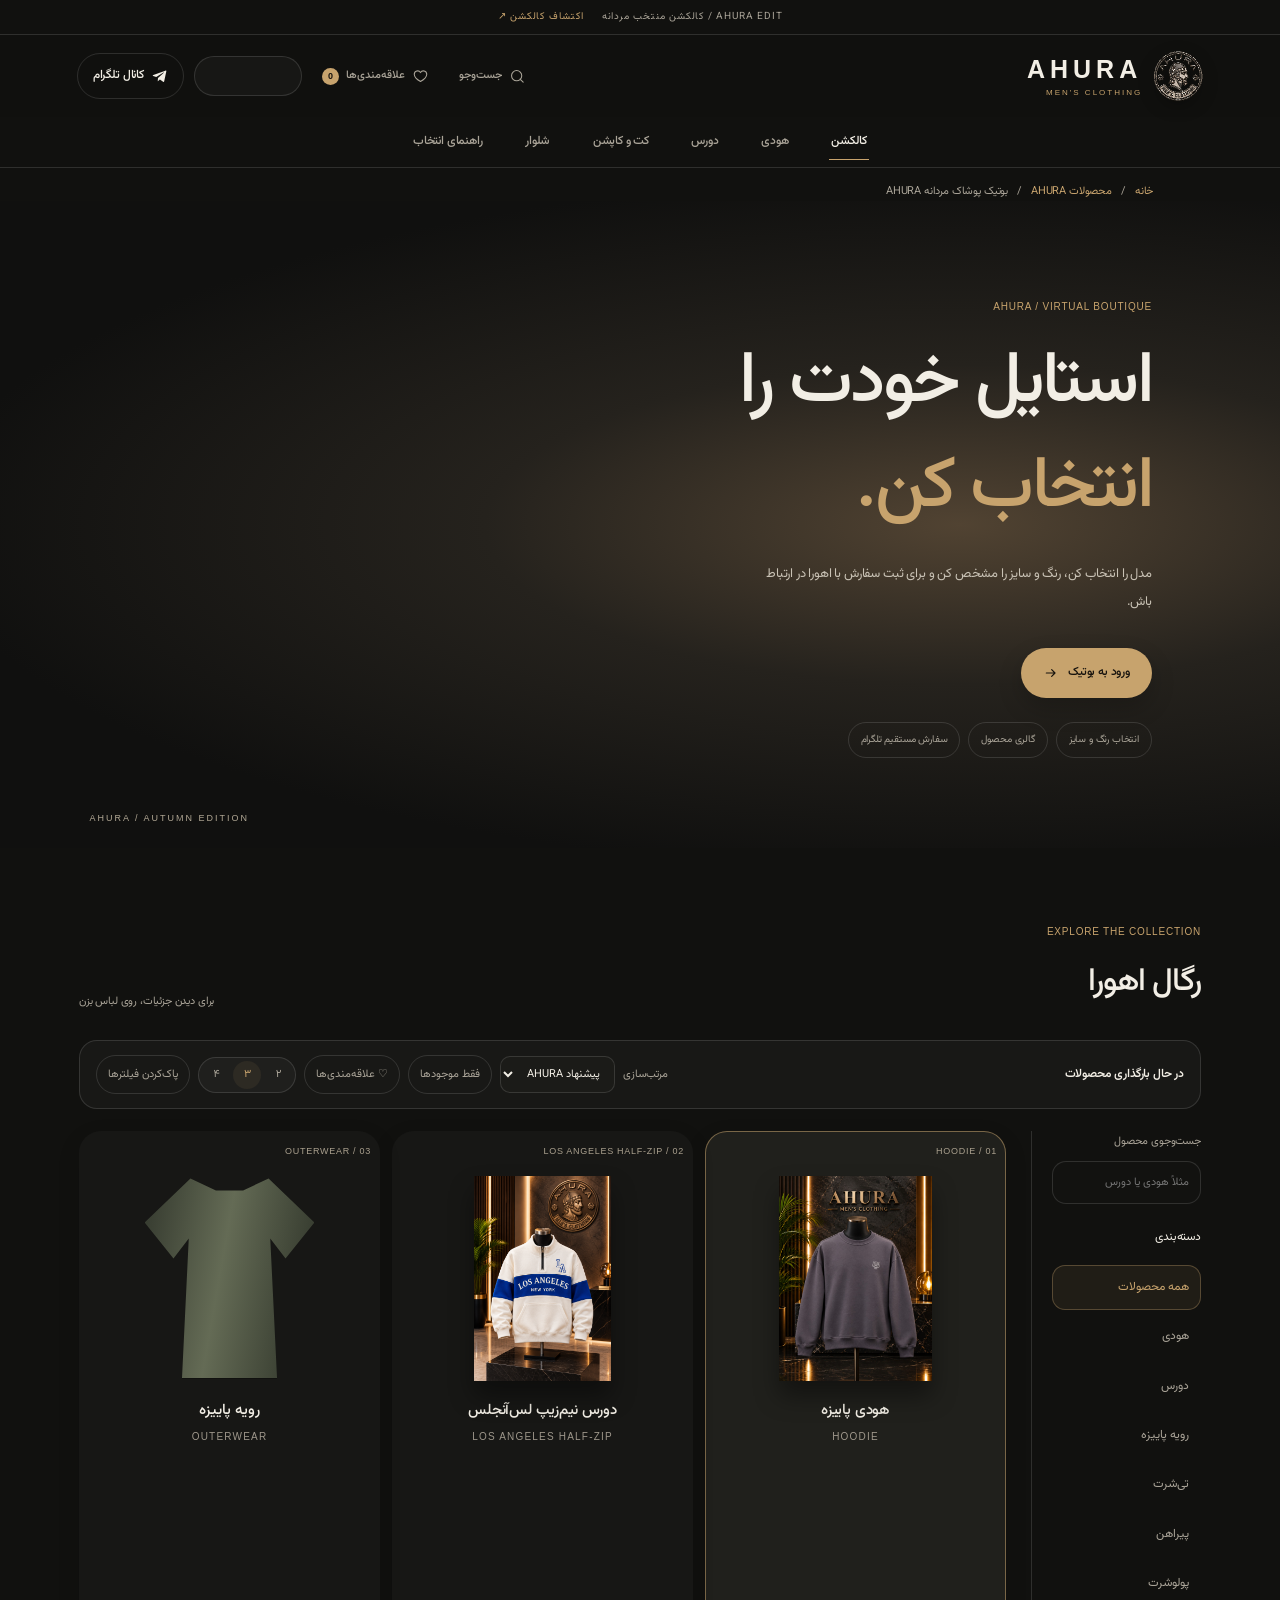
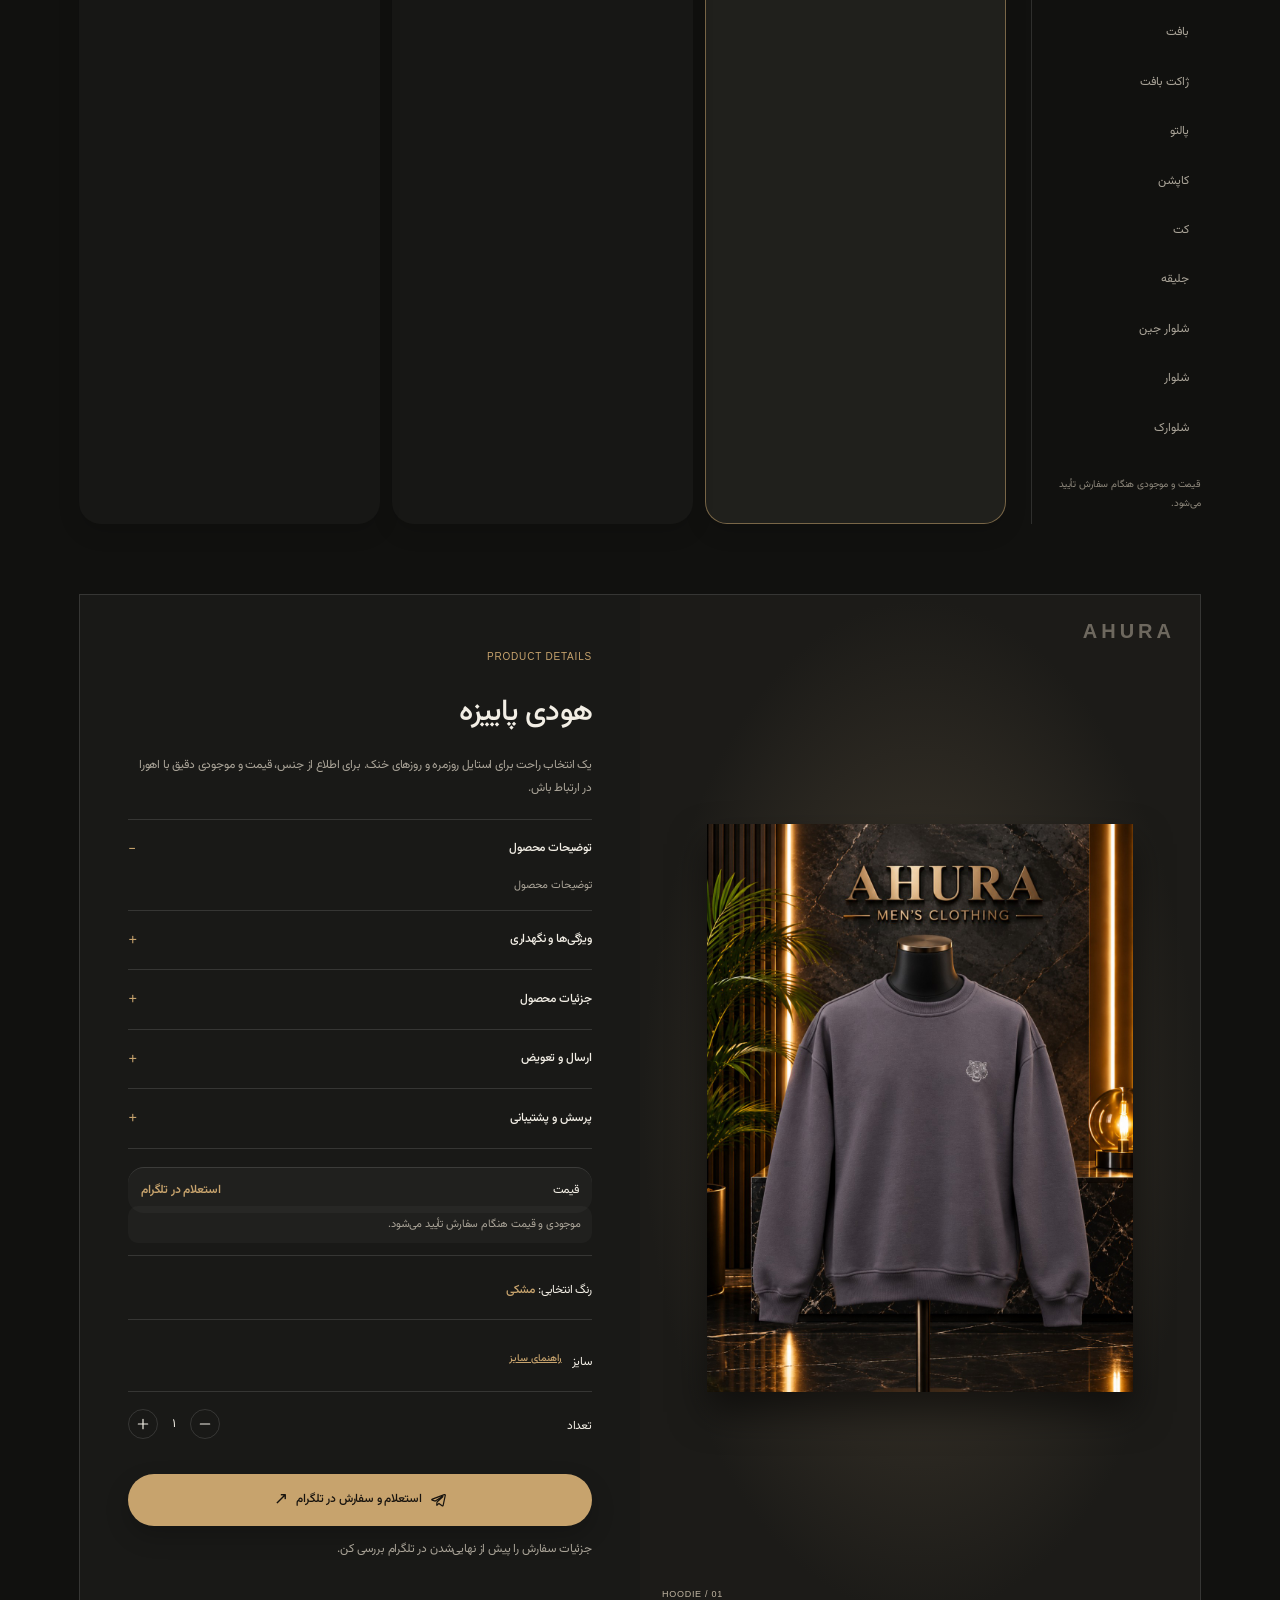
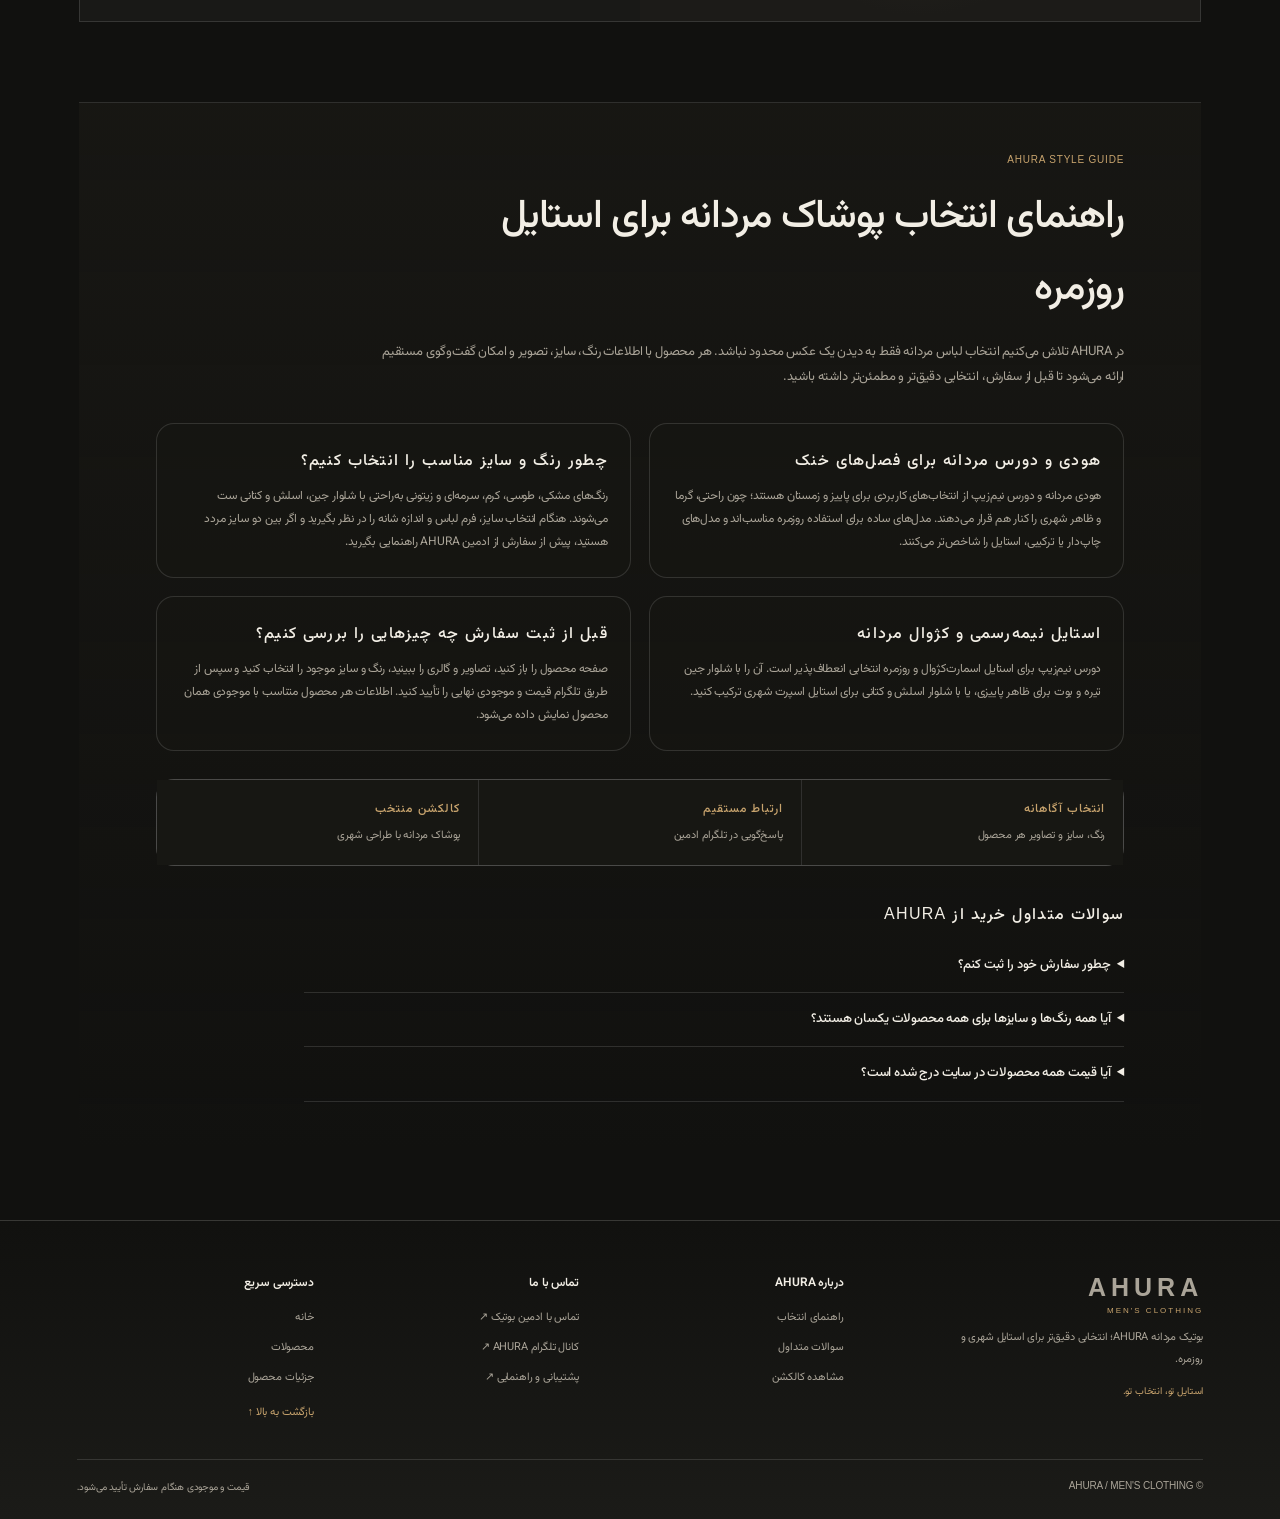
==== commit 3633990d: "Add richer product details from Regatta pattern" ====
--- a/index.html
+++ b/index.html
@@ -1,4 +1,4 @@
-<!doctype html><html lang="fa" dir="rtl"><head><meta charset="utf-8"><meta name="viewport" content="width=device-width,initial-scale=1"><title>بوتیک مردانه AHURA | هودی، دورس و پوشاک مردانه</title><meta name="description" content="خرید و انتخاب پوشاک مردانه AHURA؛ هودی، دورس نیم‌زیپ، رویه پاییزه و مدل‌های روز با انتخاب رنگ و سایز و سفارش مستقیم در تلگرام."><meta name="robots" content="index,follow"><link rel="canonical" href="https://mjmz68.github.io/ahura-virtual-boutique/"><meta property="og:type" content="website"><meta property="og:site_name" content="AHURA"><meta property="og:title" content="بوتیک مردانه AHURA | هودی، دورس و پوشاک مردانه"><meta property="og:description" content="انتخاب پوشاک مردانه AHURA، مشاهده رنگ و سایز و ثبت سفارش مستقیم."><meta property="og:image" content="https://mjmz68.github.io/ahura-virtual-boutique/assets/products/hoodie-black.png"><meta name="twitter:image" content="https://mjmz68.github.io/ahura-virtual-boutique/assets/products/hoodie-black.png"><meta property="og:url" content="https://mjmz68.github.io/ahura-virtual-boutique/"><meta name="twitter:card" content="summary_large_image"><script id="site-schema" type="application/ld+json">{"@context":"https://schema.org","@graph":[{"@type":"Organization","@id":"https://mjmz68.github.io/ahura-virtual-boutique/#organization","name":"AHURA","url":"https://mjmz68.github.io/ahura-virtual-boutique/","sameAs":["https://t.me/Ahura_man"]},{"@type":"WebSite","@id":"https://mjmz68.github.io/ahura-virtual-boutique/#website","name":"بوتیک مردانه AHURA","url":"https://mjmz68.github.io/ahura-virtual-boutique/","publisher":{"@id":"https://mjmz68.github.io/ahura-virtual-boutique/#organization"},"inLanguage":"fa-IR"}]}</script><script id="product-schema" type="application/ld+json">{}</script><script id="breadcrumb-schema" type="application/ld+json">{}</script><script id="faq-schema" type="application/ld+json">{"@context":"https://schema.org","@type":"FAQPage","mainEntity":[{"@type":"Question","name":"چطور از بوتیک AHURA سفارش بدهم؟","acceptedAnswer":{"@type":"Answer","text":"محصول را انتخاب کنید، رنگ و سایز موجود را مشخص کنید و از دکمه سفارش وارد گفت‌وگوی تلگرام ادمین بوتیک شوید."}},{"@type":"Question","name":"چطور رنگ و سایز موجود هر محصول را ببینم؟","acceptedAnswer":{"@type":"Answer","text":"در صفحه هر محصول فقط رنگ‌ها و سایزهایی نمایش داده می‌شود که برای همان محصول در پنل مدیریت ثبت شده است."}},{"@type":"Question","name":"اگر قیمت محصول در سایت درج نشده باشد چه کار کنم؟","acceptedAnswer":{"@type":"Answer","text":"از طریق دکمه سفارش در تلگرام، قیمت و موجودی نهایی همان محصول را از ادمین AHURA استعلام کنید."}}]}</script><link rel="icon" type="image/svg+xml" href="assets/ahura-logo.svg?v=logo1"><link rel="stylesheet" href="style.css?v=footer1"></head><body id="top">
+<!doctype html><html lang="fa" dir="rtl"><head><meta charset="utf-8"><meta name="viewport" content="width=device-width,initial-scale=1"><title>بوتیک مردانه AHURA | هودی، دورس و پوشاک مردانه</title><meta name="description" content="خرید و انتخاب پوشاک مردانه AHURA؛ هودی، دورس نیم‌زیپ، رویه پاییزه و مدل‌های روز با انتخاب رنگ و سایز و سفارش مستقیم در تلگرام."><meta name="robots" content="index,follow"><link rel="canonical" href="https://mjmz68.github.io/ahura-virtual-boutique/"><meta property="og:type" content="website"><meta property="og:site_name" content="AHURA"><meta property="og:title" content="بوتیک مردانه AHURA | هودی، دورس و پوشاک مردانه"><meta property="og:description" content="انتخاب پوشاک مردانه AHURA، مشاهده رنگ و سایز و ثبت سفارش مستقیم."><meta property="og:image" content="https://mjmz68.github.io/ahura-virtual-boutique/assets/products/hoodie-black.png"><meta name="twitter:image" content="https://mjmz68.github.io/ahura-virtual-boutique/assets/products/hoodie-black.png"><meta property="og:url" content="https://mjmz68.github.io/ahura-virtual-boutique/"><meta name="twitter:card" content="summary_large_image"><script id="site-schema" type="application/ld+json">{"@context":"https://schema.org","@graph":[{"@type":"Organization","@id":"https://mjmz68.github.io/ahura-virtual-boutique/#organization","name":"AHURA","url":"https://mjmz68.github.io/ahura-virtual-boutique/","sameAs":["https://t.me/Ahura_man"]},{"@type":"WebSite","@id":"https://mjmz68.github.io/ahura-virtual-boutique/#website","name":"بوتیک مردانه AHURA","url":"https://mjmz68.github.io/ahura-virtual-boutique/","publisher":{"@id":"https://mjmz68.github.io/ahura-virtual-boutique/#organization"},"inLanguage":"fa-IR"}]}</script><script id="product-schema" type="application/ld+json">{}</script><script id="breadcrumb-schema" type="application/ld+json">{}</script><script id="faq-schema" type="application/ld+json">{"@context":"https://schema.org","@type":"FAQPage","mainEntity":[{"@type":"Question","name":"چطور از بوتیک AHURA سفارش بدهم؟","acceptedAnswer":{"@type":"Answer","text":"محصول را انتخاب کنید، رنگ و سایز موجود را مشخص کنید و از دکمه سفارش وارد گفت‌وگوی تلگرام ادمین بوتیک شوید."}},{"@type":"Question","name":"چطور رنگ و سایز موجود هر محصول را ببینم؟","acceptedAnswer":{"@type":"Answer","text":"در صفحه هر محصول فقط رنگ‌ها و سایزهایی نمایش داده می‌شود که برای همان محصول در پنل مدیریت ثبت شده است."}},{"@type":"Question","name":"اگر قیمت محصول در سایت درج نشده باشد چه کار کنم؟","acceptedAnswer":{"@type":"Answer","text":"از طریق دکمه سفارش در تلگرام، قیمت و موجودی نهایی همان محصول را از ادمین AHURA استعلام کنید."}}]}</script><link rel="icon" type="image/svg+xml" href="assets/ahura-logo.svg?v=logo1"><link rel="stylesheet" href="style.css?v=regatta10"></head><body id="top">
 <div class="announcement-bar" role="note"><span>AHURA EDIT / کالکشن منتخب مردانه</span><a href="#shop">اکتشاف کالکشن ↗</a></div><header class="site-header"><button type="button" class="mobile-menu-toggle" id="mobile-menu-toggle" aria-expanded="false" aria-controls="primary-nav">منو</button><a class="logo brand-logo" href="#" aria-label="AHURA"><img src="assets/ahura-logo.svg?v=logo2" alt="لوگوی AHURA"><span>AHURA<small>MEN'S CLOTHING</small></span></a><div class="header-actions"><button type="button" class="header-tool header-search-toggle" id="header-search-toggle" aria-label="جست‌وجوی محصول"><svg class="ui-icon" viewBox="0 0 24 24" aria-hidden="true"><path d="m20 20-4.4-4.4M10.8 18a7.2 7.2 0 1 1 0-14.4 7.2 7.2 0 0 1 0 14.4Z"/></svg><span>جست‌وجو</span></button><button type="button" class="header-tool header-favorites-link" id="header-favorites-link" aria-label="علاقه‌مندی‌ها" aria-pressed="false"><svg class="ui-icon" viewBox="0 0 24 24" aria-hidden="true"><path d="M20.8 8.8c0 5.4-8.8 10.2-8.8 10.2S3.2 14.2 3.2 8.8A4.7 4.7 0 0 1 12 6.5a4.7 4.7 0 0 1 8.8 2.3Z"/></svg><span>علاقه‌مندی‌ها</span><b id="header-favorites-count">0</b></button><div class="theme-switcher" id="theme-switcher" role="group" aria-label="حالت نمایش"><button type="button" class="theme-choice" data-theme-choice="light" aria-label="حالت روز" title="حالت روز"><span class="theme-choice-icon"></span></button><button type="button" class="theme-choice" data-theme-choice="dark" aria-label="حالت شب" title="حالت شب"><span class="theme-choice-icon"></span></button><button type="button" class="theme-choice" data-theme-choice="system" aria-label="هماهنگ با سیستم" title="هماهنگ با سیستم"><span class="theme-choice-icon"></span></button></div><a class="tg" href="https://t.me/Ahura_man" target="_blank" rel="noopener"><svg class="ui-icon" viewBox="0 0 24 24" aria-hidden="true"><path d="m21.5 4.7-3.2 15.1c-.2 1.1-.8 1.3-1.7.8l-4.7-3.5-2.3 2.2c-.3.3-.5.5-1 .5l.4-4.8 8.7-7.9c.4-.4-.1-.6-.6-.2L6.4 13.6l-4.6-1.5c-1-.3-1-1 .2-1.5L20 4c.8-.3 1.8.2 1.5.7Z"/></svg><span>کانال تلگرام</span></a></div></header><nav class="primary-nav" id="primary-nav" aria-label="ناوبری اصلی AHURA"><a href="#shop" data-nav-filter="all" class="active">کالکشن</a><a href="#shop" data-nav-filter="hoodie">هودی</a><a href="#shop" data-nav-filter="sweat">دورس</a><a href="#shop" data-nav-filter="jacket">کت و کاپشن</a><a href="#shop" data-nav-filter="trousers">شلوار</a><a href="#guide">راهنمای انتخاب</a></nav><nav class="breadcrumbs" aria-label="مسیر صفحه"><a href="./">خانه</a><span>/</span><a id="crumb-products" href="./#shop">محصولات AHURA</a><span>/</span><span id="crumb-current">بوتیک پوشاک مردانه AHURA</span></nav>
 <section class="hero"><p>AHURA / VIRTUAL BOUTIQUE</p><h1>استایل خودت را<br><em>انتخاب کن.</em></h1><p class="sub">مدل را انتخاب کن، رنگ و سایز را مشخص کن و برای ثبت سفارش با اهورا در ارتباط باش.</p><a class="btn primary-btn" href="#shop"><span>ورود به بوتیک</span><svg class="ui-icon" viewBox="0 0 24 24" aria-hidden="true"><path d="M5 12h13m-5-5 5 5-5 5"/></svg></a><div class="hero-points" aria-label="ویژگی‌های خرید"><span>انتخاب رنگ و سایز</span><span>گالری محصول</span><span>سفارش مستقیم تلگرام</span></div></section>
 <main id="shop"><div class="heading"><div><small>EXPLORE THE COLLECTION</small><h2>رگال اهورا</h2></div><span>برای دیدن جزئیات، روی لباس بزن</span></div>
@@ -11,6 +11,6 @@
 <a class="item" data-id="sweat" href="product/ahura-los-angeles-half-zip-sweatshirt/"><small>02 / LOS ANGELES HALF-ZIP</small><img class="rack-photo" src="assets/products/los-angeles-half-zip-LOS-ANGELES-HALF-ZIP.png" alt="دورس نیم‌زیپ لس‌آنجلس رنگ سفید و آبی کاربنی"><b>دورس نیم‌زیپ لس‌آنجلس</b><span class="en">LOS ANGELES HALF-ZIP</span></a>
 <button class="item" data-id="jacket"><small>03 / OUTERWEAR</small><span class="garment jacket olive"></span><b>رویه پاییزه</b><span class="en">OUTERWEAR</span></button>
 </div></div>
-<section class="details" id="details"><div class="visual"><span class="watermark">AHURA</span><img id="big" class="product-photo" src="assets/products/hoodie-black.png" alt="هودی اهورا رنگ مشکی"><div id="gallery" class="gallery" aria-label="گالری تصاویر محصول"></div><small id="visual-label">HOODIE / 01</small></div><div class="info"><small>PRODUCT DETAILS</small><h2 id="name">هودی پاییزه</h2><p id="desc" class="product-lead">یک انتخاب راحت برای استایل روزمره و روزهای خنک. برای اطلاع از جنس، قیمت و موجودی دقیق با اهورا در ارتباط باش.</p><div class="product-accordions" id="product-accordions"><details open><summary>توضیحات محصول</summary><p id="detail-description">توضیحات محصول</p></details><details><summary>جزئیات محصول</summary><p id="detail-specs">جنس و فرم لباس هنگام سفارش تأیید می‌شود.</p></details><details><summary>ارسال و ثبت سفارش</summary><p id="detail-shipping">پس از انتخاب رنگ و سایز، مشخصات سفارش برای ادمین AHURA در تلگرام ارسال می‌شود.</p></details></div><div class="price"><span>قیمت</span><b id="price-value">استعلام در تلگرام</b></div><div id="stock-status" class="stock-status pending" role="status">موجودی و قیمت هنگام سفارش تأیید می‌شود.</div><div class="row"><label>رنگ انتخابی: <b id="colorname">مشکی</b></label><div id="swatches" class="swatches"></div></div><div class="row size-row"><div class="size-label"><label>سایز</label><button type="button" id="size-guide-trigger" class="size-guide-trigger">راهنمای سایز</button></div><div id="sizes"></div></div><div class="row"><label>تعداد</label><div class="qty"><button id="minus" aria-label="کاهش تعداد"><svg class="ui-icon" viewBox="0 0 24 24" aria-hidden="true"><path d="M5 12h14"/></svg></button><span id="qty">1</span><button id="plus" aria-label="افزایش تعداد"><svg class="ui-icon" viewBox="0 0 24 24" aria-hidden="true"><path d="M12 5v14M5 12h14"/></svg></button></div></div><dialog id="size-guide" class="size-guide-dialog" aria-labelledby="size-guide-title"><div class="size-guide-card"><button type="button" id="size-guide-close" class="dialog-close" aria-label="بستن راهنمای سایز">×</button><small class="section-kicker">AHURA FIT GUIDE</small><h3 id="size-guide-title">راهنمای انتخاب سایز</h3><p>این جدول راهنمای عمومی است. برای اطمینان از فیت نهایی، اندازه‌های لباس و فرم محصول را از ادمین AHURA بپرسید.</p><div class="size-table-wrap"><table><thead><tr><th>سایز</th><th>دور سینه تقریبی</th><th>قد لباس تقریبی</th></tr></thead><tbody><tr><td>S</td><td>۹۰–۹۶</td><td>۶۷–۶۹</td></tr><tr><td>M</td><td>۹۶–۱۰۲</td><td>۶۹–۷۱</td></tr><tr><td>L</td><td>۱۰۲–۱۰۸</td><td>۷۱–۷۳</td></tr><tr><td>XL</td><td>۱۰۸–۱۱۴</td><td>۷۳–۷۵</td></tr><tr><td>XXL</td><td>۱۱۴–۱۲۲</td><td>۷۵–۷۷</td></tr></tbody></table></div><p class="size-note">واحد اندازه‌گیری: سانتی‌متر</p></div></dialog><a class="btn order" id="order" href="https://t.me/mjmz368" target="_blank" rel="noopener"><svg class="ui-icon" viewBox="0 0 24 24" aria-hidden="true"><path d="m21.5 4.7-3.2 15.1c-.2 1.1-.8 1.3-1.7.8l-4.7-3.5-2.3 2.2c-.3.3-.5.5-1 .5l.4-4.8 8.7-7.9c.4-.4-.1-.6-.6-.2L6.4 13.6l-4.6-1.5c-1-.3-1-1 .2-1.5L20 4c.8-.3 1.8.2 1.5.7Z"/></svg><span>استعلام و سفارش در تلگرام</span><span class="order-arrow">↗</span></a><p class="note">جزئیات سفارش را پیش از نهایی‌شدن در تلگرام بررسی کن.</p></div></section><section class="seo-guide" id="guide" aria-labelledby="guide-title"><div class="section-kicker">AHURA STYLE GUIDE</div><h2 id="guide-title">راهنمای انتخاب پوشاک مردانه برای استایل روزمره</h2><p class="lead">در AHURA تلاش می‌کنیم انتخاب لباس مردانه فقط به دیدن یک عکس محدود نباشد. هر محصول با اطلاعات رنگ، سایز، تصویر و امکان گفت‌وگوی مستقیم ارائه می‌شود تا قبل از سفارش، انتخابی دقیق‌تر و مطمئن‌تر داشته باشید.</p><div class="seo-grid"><article><h3>هودی و دورس مردانه برای فصل‌های خنک</h3><p>هودی مردانه و دورس نیم‌زیپ از انتخاب‌های کاربردی برای پاییز و زمستان هستند؛ چون راحتی، گرما و ظاهر شهری را کنار هم قرار می‌دهند. مدل‌های ساده برای استفاده روزمره مناسب‌اند و مدل‌های چاپ‌دار یا ترکیبی، استایل را شاخص‌تر می‌کنند.</p></article><article><h3>چطور رنگ و سایز مناسب را انتخاب کنیم؟</h3><p>رنگ‌های مشکی، طوسی، کرم، سرمه‌ای و زیتونی به‌راحتی با شلوار جین، اسلش و کتانی ست می‌شوند. هنگام انتخاب سایز، فرم لباس و اندازه شانه را در نظر بگیرید و اگر بین دو سایز مردد هستید، پیش از سفارش از ادمین AHURA راهنمایی بگیرید.</p></article><article><h3>استایل نیمه‌رسمی و کژوال مردانه</h3><p>دورس نیم‌زیپ برای استایل اسمارت‌کژوال و روزمره انتخابی انعطاف‌پذیر است. آن را با شلوار جین تیره و بوت برای ظاهر پاییزی، یا با شلوار اسلش و کتانی برای استایل اسپرت شهری ترکیب کنید.</p></article><article><h3>قبل از ثبت سفارش چه چیزهایی را بررسی کنیم؟</h3><p>صفحه محصول را باز کنید، تصاویر و گالری را ببینید، رنگ و سایز موجود را انتخاب کنید و سپس از طریق تلگرام قیمت و موجودی نهایی را تأیید کنید. اطلاعات هر محصول متناسب با موجودی همان محصول نمایش داده می‌شود.</p></article></div><div class="trust-strip" aria-label="اطلاعات خرید AHURA"><div><b>انتخاب آگاهانه</b><span>رنگ، سایز و تصاویر هر محصول</span></div><div><b>ارتباط مستقیم</b><span>پاسخ‌گویی در تلگرام ادمین</span></div><div><b>کالکشن منتخب</b><span>پوشاک مردانه با طراحی شهری</span></div></div><div class="faq" id="faq"><h3>سوالات متداول خرید از AHURA</h3><details><summary>چطور سفارش خود را ثبت کنم؟</summary><p>محصول، رنگ و سایز را انتخاب کنید و روی «استعلام و سفارش در تلگرام» بزنید تا جزئیات برای ادمین بوتیک ارسال شود.</p></details><details><summary>آیا همه رنگ‌ها و سایزها برای همه محصولات یکسان هستند؟</summary><p>خیر. در سایت فقط گزینه‌هایی نمایش داده می‌شوند که برای همان محصول در پنل مدیریت ثبت شده‌اند.</p></details><details><summary>آیا قیمت همه محصولات در سایت درج شده است؟</summary><p>قیمت در صورت ثبت توسط ادمین نمایش داده می‌شود؛ در غیر این صورت می‌توانید قیمت و موجودی را در تلگرام استعلام کنید.</p></details></div></section></main><button type="button" id="back-to-top" class="back-to-top" aria-label="بازگشت به بالای صفحه" title="بازگشت به بالا">↑</button>
-<footer class="site-footer" id="about"><div class="footer-brand" id="footer-about"><a class="logo" href="#top">AHURA<small>MEN'S CLOTHING</small></a><p>بوتیک مردانه AHURA؛ انتخابی دقیق‌تر برای استایل شهری و روزمره.</p><span>استایل تو، انتخاب تو.</span></div><div class="footer-column"><b>درباره AHURA</b><a href="#guide">راهنمای انتخاب</a><a href="#faq">سوالات متداول</a><a href="#shop">مشاهده کالکشن</a></div><div class="footer-column" id="contact"><b>تماس با ما</b><a href="https://t.me/mjmz368" target="_blank" rel="noopener">تماس با ادمین بوتیک ↗</a><a href="https://t.me/Ahura_man" target="_blank" rel="noopener">کانال تلگرام AHURA ↗</a><a href="https://t.me/mjmz368?text=%D8%B3%D9%84%D8%A7%D9%85%D8%8C%20%D8%A8%D8%B1%D8%A7%DB%8C%20%D8%B1%D8%A7%D9%87%D9%86%D9%85%D8%A7%DB%8C%DB%8C%20%D8%AF%D8%B1%D8%A8%D8%A7%D8%B1%D9%87%20%D8%A8%D9%88%D8%AA%DB%8C%DA%A9%20AHURA%20%D9%BE%DB%8C%D8%A7%D9%85%20%D9%85%DB%8C%E2%8C%81%D8%B1%D8%B3%D8%AA%D9%85" target="_blank" rel="noopener">پشتیبانی و راهنمایی ↗</a></div><div class="footer-column"><b>دسترسی سریع</b><a href="#top">خانه</a><a href="#shop">محصولات</a><a href="#details">جزئیات محصول</a><a class="footer-top-link" href="#top">بازگشت به بالا ↑</a></div><div class="footer-bottom"><span>© AHURA / MEN'S CLOTHING</span><span>قیمت و موجودی هنگام سفارش تأیید می‌شود.</span></div></footer><script src="app-runtime-v9.js?v=footer1"></script><script src="app-admin.js"></script></body></html>
+<section class="details" id="details"><div class="visual"><span class="watermark">AHURA</span><img id="big" class="product-photo" src="assets/products/hoodie-black.png" alt="هودی اهورا رنگ مشکی"><div id="gallery" class="gallery" aria-label="گالری تصاویر محصول"></div><small id="visual-label">HOODIE / 01</small></div><div class="info"><small>PRODUCT DETAILS</small><h2 id="name">هودی پاییزه</h2><p id="desc" class="product-lead">یک انتخاب راحت برای استایل روزمره و روزهای خنک. برای اطلاع از جنس، قیمت و موجودی دقیق با اهورا در ارتباط باش.</p><div id="product-meta" class="product-meta" hidden><span id="product-rating"></span><span id="product-code"></span></div><div id="product-highlights" class="product-highlights" hidden aria-label="ویژگی‌های برجسته محصول"></div><div class="product-accordions" id="product-accordions"><details open><summary>توضیحات محصول</summary><p id="detail-description">توضیحات محصول</p></details><details><summary>ویژگی‌ها و نگهداری</summary><p id="detail-features">جنس، ویژگی و راهنمای نگهداری محصول هنگام سفارش تأیید می‌شود.</p></details><details><summary>جزئیات محصول</summary><p id="detail-specs">جنس و فرم لباس هنگام سفارش تأیید می‌شود.</p></details><details><summary>ارسال و تعویض</summary><p id="detail-shipping">پس از انتخاب رنگ و سایز، مشخصات سفارش برای ادمین AHURA در تلگرام ارسال می‌شود.</p></details><details><summary>پرسش و پشتیبانی</summary><p>برای پرسش درباره این محصول، اندازه‌گیری یا موجودی، <a class="inline-support" href="https://t.me/mjmz368" target="_blank" rel="noopener">با ادمین AHURA در تلگرام تماس بگیرید ↗</a></p></details></div><div class="price"><span>قیمت</span><b id="price-value">استعلام در تلگرام</b></div><div id="stock-status" class="stock-status pending" role="status">موجودی و قیمت هنگام سفارش تأیید می‌شود.</div><div class="row"><label>رنگ انتخابی: <b id="colorname">مشکی</b></label><div id="swatches" class="swatches"></div></div><div class="row size-row"><div class="size-label"><label>سایز</label><button type="button" id="size-guide-trigger" class="size-guide-trigger">راهنمای سایز</button></div><div id="sizes"></div></div><div class="row"><label>تعداد</label><div class="qty"><button id="minus" aria-label="کاهش تعداد"><svg class="ui-icon" viewBox="0 0 24 24" aria-hidden="true"><path d="M5 12h14"/></svg></button><span id="qty">1</span><button id="plus" aria-label="افزایش تعداد"><svg class="ui-icon" viewBox="0 0 24 24" aria-hidden="true"><path d="M12 5v14M5 12h14"/></svg></button></div></div><dialog id="size-guide" class="size-guide-dialog" aria-labelledby="size-guide-title"><div class="size-guide-card"><button type="button" id="size-guide-close" class="dialog-close" aria-label="بستن راهنمای سایز">×</button><small class="section-kicker">AHURA FIT GUIDE</small><h3 id="size-guide-title">راهنمای انتخاب سایز</h3><p>این جدول راهنمای عمومی است. برای اطمینان از فیت نهایی، اندازه‌های لباس و فرم محصول را از ادمین AHURA بپرسید.</p><div class="size-table-wrap"><table><thead><tr><th>سایز</th><th>دور سینه تقریبی</th><th>قد لباس تقریبی</th></tr></thead><tbody><tr><td>S</td><td>۹۰–۹۶</td><td>۶۷–۶۹</td></tr><tr><td>M</td><td>۹۶–۱۰۲</td><td>۶۹–۷۱</td></tr><tr><td>L</td><td>۱۰۲–۱۰۸</td><td>۷۱–۷۳</td></tr><tr><td>XL</td><td>۱۰۸–۱۱۴</td><td>۷۳–۷۵</td></tr><tr><td>XXL</td><td>۱۱۴–۱۲۲</td><td>۷۵–۷۷</td></tr></tbody></table></div><p class="size-note">واحد اندازه‌گیری: سانتی‌متر</p></div></dialog><a class="btn order" id="order" href="https://t.me/mjmz368" target="_blank" rel="noopener"><svg class="ui-icon" viewBox="0 0 24 24" aria-hidden="true"><path d="m21.5 4.7-3.2 15.1c-.2 1.1-.8 1.3-1.7.8l-4.7-3.5-2.3 2.2c-.3.3-.5.5-1 .5l.4-4.8 8.7-7.9c.4-.4-.1-.6-.6-.2L6.4 13.6l-4.6-1.5c-1-.3-1-1 .2-1.5L20 4c.8-.3 1.8.2 1.5.7Z"/></svg><span>استعلام و سفارش در تلگرام</span><span class="order-arrow">↗</span></a><p class="note">جزئیات سفارش را پیش از نهایی‌شدن در تلگرام بررسی کن.</p></div></section><section class="seo-guide" id="guide" aria-labelledby="guide-title"><div class="section-kicker">AHURA STYLE GUIDE</div><h2 id="guide-title">راهنمای انتخاب پوشاک مردانه برای استایل روزمره</h2><p class="lead">در AHURA تلاش می‌کنیم انتخاب لباس مردانه فقط به دیدن یک عکس محدود نباشد. هر محصول با اطلاعات رنگ، سایز، تصویر و امکان گفت‌وگوی مستقیم ارائه می‌شود تا قبل از سفارش، انتخابی دقیق‌تر و مطمئن‌تر داشته باشید.</p><div class="seo-grid"><article><h3>هودی و دورس مردانه برای فصل‌های خنک</h3><p>هودی مردانه و دورس نیم‌زیپ از انتخاب‌های کاربردی برای پاییز و زمستان هستند؛ چون راحتی، گرما و ظاهر شهری را کنار هم قرار می‌دهند. مدل‌های ساده برای استفاده روزمره مناسب‌اند و مدل‌های چاپ‌دار یا ترکیبی، استایل را شاخص‌تر می‌کنند.</p></article><article><h3>چطور رنگ و سایز مناسب را انتخاب کنیم؟</h3><p>رنگ‌های مشکی، طوسی، کرم، سرمه‌ای و زیتونی به‌راحتی با شلوار جین، اسلش و کتانی ست می‌شوند. هنگام انتخاب سایز، فرم لباس و اندازه شانه را در نظر بگیرید و اگر بین دو سایز مردد هستید، پیش از سفارش از ادمین AHURA راهنمایی بگیرید.</p></article><article><h3>استایل نیمه‌رسمی و کژوال مردانه</h3><p>دورس نیم‌زیپ برای استایل اسمارت‌کژوال و روزمره انتخابی انعطاف‌پذیر است. آن را با شلوار جین تیره و بوت برای ظاهر پاییزی، یا با شلوار اسلش و کتانی برای استایل اسپرت شهری ترکیب کنید.</p></article><article><h3>قبل از ثبت سفارش چه چیزهایی را بررسی کنیم؟</h3><p>صفحه محصول را باز کنید، تصاویر و گالری را ببینید، رنگ و سایز موجود را انتخاب کنید و سپس از طریق تلگرام قیمت و موجودی نهایی را تأیید کنید. اطلاعات هر محصول متناسب با موجودی همان محصول نمایش داده می‌شود.</p></article></div><div class="trust-strip" aria-label="اطلاعات خرید AHURA"><div><b>انتخاب آگاهانه</b><span>رنگ، سایز و تصاویر هر محصول</span></div><div><b>ارتباط مستقیم</b><span>پاسخ‌گویی در تلگرام ادمین</span></div><div><b>کالکشن منتخب</b><span>پوشاک مردانه با طراحی شهری</span></div></div><div class="faq" id="faq"><h3>سوالات متداول خرید از AHURA</h3><details><summary>چطور سفارش خود را ثبت کنم؟</summary><p>محصول، رنگ و سایز را انتخاب کنید و روی «استعلام و سفارش در تلگرام» بزنید تا جزئیات برای ادمین بوتیک ارسال شود.</p></details><details><summary>آیا همه رنگ‌ها و سایزها برای همه محصولات یکسان هستند؟</summary><p>خیر. در سایت فقط گزینه‌هایی نمایش داده می‌شوند که برای همان محصول در پنل مدیریت ثبت شده‌اند.</p></details><details><summary>آیا قیمت همه محصولات در سایت درج شده است؟</summary><p>قیمت در صورت ثبت توسط ادمین نمایش داده می‌شود؛ در غیر این صورت می‌توانید قیمت و موجودی را در تلگرام استعلام کنید.</p></details></div></section></main><button type="button" id="back-to-top" class="back-to-top" aria-label="بازگشت به بالای صفحه" title="بازگشت به بالا">↑</button>
+<footer class="site-footer" id="about"><div class="footer-brand" id="footer-about"><a class="logo" href="#top">AHURA<small>MEN'S CLOTHING</small></a><p>بوتیک مردانه AHURA؛ انتخابی دقیق‌تر برای استایل شهری و روزمره.</p><span>استایل تو، انتخاب تو.</span></div><div class="footer-column"><b>درباره AHURA</b><a href="#guide">راهنمای انتخاب</a><a href="#faq">سوالات متداول</a><a href="#shop">مشاهده کالکشن</a></div><div class="footer-column" id="contact"><b>تماس با ما</b><a href="https://t.me/mjmz368" target="_blank" rel="noopener">تماس با ادمین بوتیک ↗</a><a href="https://t.me/Ahura_man" target="_blank" rel="noopener">کانال تلگرام AHURA ↗</a><a href="https://t.me/mjmz368?text=%D8%B3%D9%84%D8%A7%D9%85%D8%8C%20%D8%A8%D8%B1%D8%A7%DB%8C%20%D8%B1%D8%A7%D9%87%D9%86%D9%85%D8%A7%DB%8C%DB%8C%20%D8%AF%D8%B1%D8%A8%D8%A7%D8%B1%D9%87%20%D8%A8%D9%88%D8%AA%DB%8C%DA%A9%20AHURA%20%D9%BE%DB%8C%D8%A7%D9%85%20%D9%85%DB%8C%E2%8C%81%D8%B1%D8%B3%D8%AA%D9%85" target="_blank" rel="noopener">پشتیبانی و راهنمایی ↗</a></div><div class="footer-column"><b>دسترسی سریع</b><a href="#top">خانه</a><a href="#shop">محصولات</a><a href="#details">جزئیات محصول</a><a class="footer-top-link" href="#top">بازگشت به بالا ↑</a></div><div class="footer-bottom"><span>© AHURA / MEN'S CLOTHING</span><span>قیمت و موجودی هنگام سفارش تأیید می‌شود.</span></div></footer><script src="app-runtime-v10.js?v=regatta10"></script><script src="app-admin.js"></script></body></html>
 
--- a/style.css
+++ b/style.css
@@ -31,3 +31,7 @@
   .layout{gap:18px}.layout aside{display:grid;grid-template-columns:repeat(2,minmax(0,1fr));gap:8px;padding:16px 14px;border:1px solid var(--line);border-radius:22px;background:var(--glass)}.catalog-search{grid-column:1/-1;width:100%;margin:0 0 7px;gap:7px;font-size:11px}.catalog-search input{min-height:46px;padding:10px 12px;border-radius:14px}.layout aside b{grid-column:1/-1;width:auto;margin:4px 0 1px;padding-top:2px;font-size:13px}.filter{width:100%;min-height:42px;margin:0;padding:8px 9px;border-radius:13px;font-size:11px;justify-content:flex-start}.filter .ui-icon{width:14px;height:14px}.layout .note{grid-column:1/-1;width:auto;margin:4px 0 0;font-size:10px;line-height:1.8}
   .rack{gap:8px}.catalog-toolbar+ .layout .item{min-height:270px;border-radius:18px;padding:10px 7px}.rack-photo{height:150px;margin:12px auto}.item>small{font-size:8px;white-space:nowrap;overflow:hidden;text-overflow:ellipsis;max-width:100%}.item>b{font-size:11px}.item .en{font-size:8px}.favorite-toggle{top:9px;left:9px;width:30px;height:30px}
 }
+
+/* Footer navigation and return-to-top control */
+.site-footer{display:grid;grid-template-columns:minmax(220px,1.4fr) repeat(3,minmax(130px,1fr));gap:28px;align-items:start;padding:52px clamp(20px,6vw,80px) 24px;border-top:1px solid var(--line);border-bottom:0;background:linear-gradient(180deg,var(--bg),var(--panel))}.footer-brand{display:flex;flex-direction:column;align-items:flex-start;gap:12px}.footer-brand .logo{align-items:flex-start}.footer-brand p{max-width:250px;margin:0;color:var(--muted);font-size:11px;line-height:2}.footer-brand>span{color:var(--gold);font-size:10px}.footer-column{display:flex;flex-direction:column;align-items:flex-start;gap:10px}.footer-column b{color:var(--text);font-size:12px;font-weight:600;margin-bottom:4px}.footer-column a{color:var(--muted);font-size:11px;line-height:1.8;transition:color .2s ease,transform .2s ease}.footer-column a:hover,.footer-column a:focus{color:var(--gold);transform:translateX(-3px)}.footer-top-link{color:var(--gold)!important;margin-top:5px}.footer-bottom{grid-column:1/-1;display:flex;justify-content:space-between;gap:12px;padding-top:20px;margin-top:8px;border-top:1px solid var(--line);color:var(--muted);font:10px Arial,var(--font-persian),sans-serif}.back-to-top{position:fixed;left:20px;bottom:20px;z-index:50;width:42px;height:42px;border:1px solid var(--gold);border-radius:50%;display:grid;place-items:center;background:var(--panel);color:var(--gold);font:22px/1 Arial;cursor:pointer;opacity:0;visibility:hidden;transform:translateY(12px);transition:opacity .25s ease,visibility .25s ease,transform .25s ease,background .25s ease}.back-to-top.visible{opacity:1;visibility:visible;transform:translateY(0)}.back-to-top:hover{background:var(--active-bg)}
+@media(max-width:720px){.site-footer{grid-template-columns:repeat(2,minmax(0,1fr));gap:24px 18px;padding:38px 18px 20px}.footer-brand{grid-column:1/-1}.footer-column{gap:8px}.footer-column a{font-size:10px}.footer-bottom{flex-direction:column;gap:6px;line-height:1.8}.back-to-top{left:14px;bottom:14px;width:40px;height:40px}}
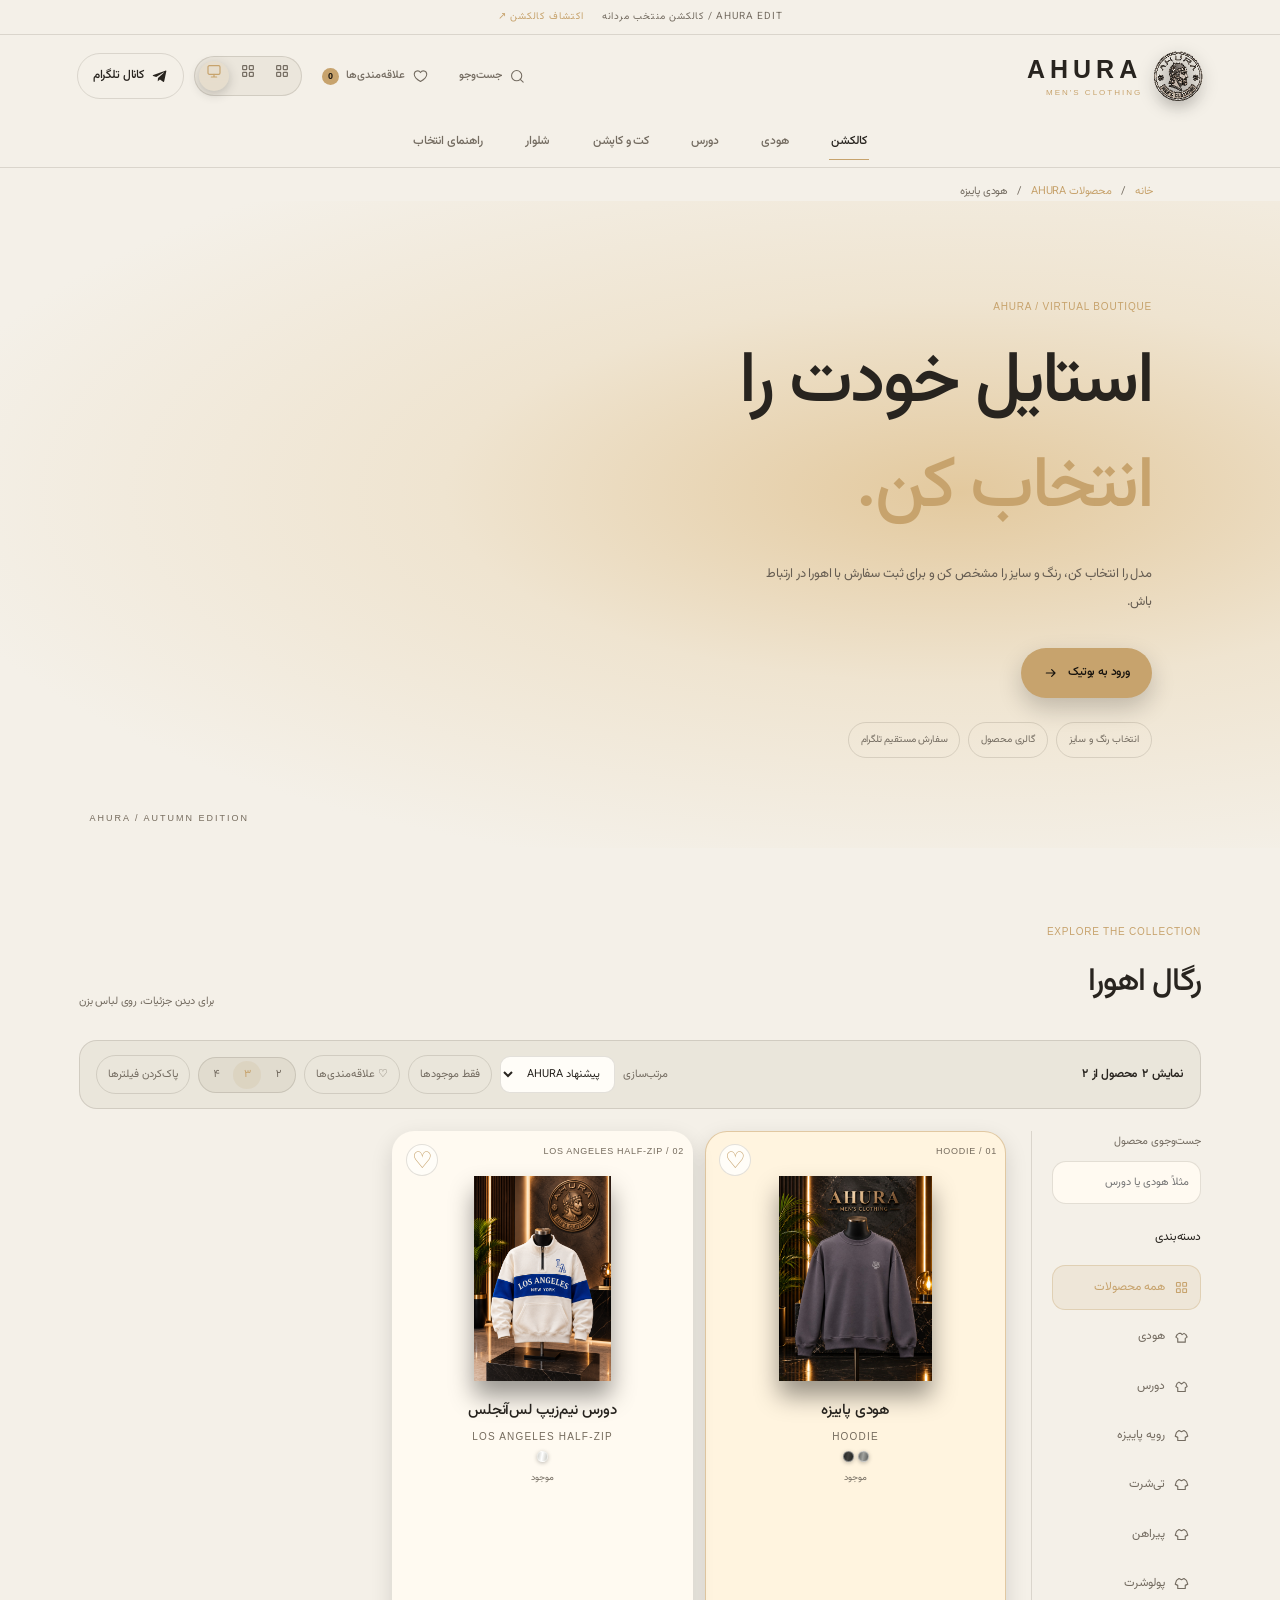
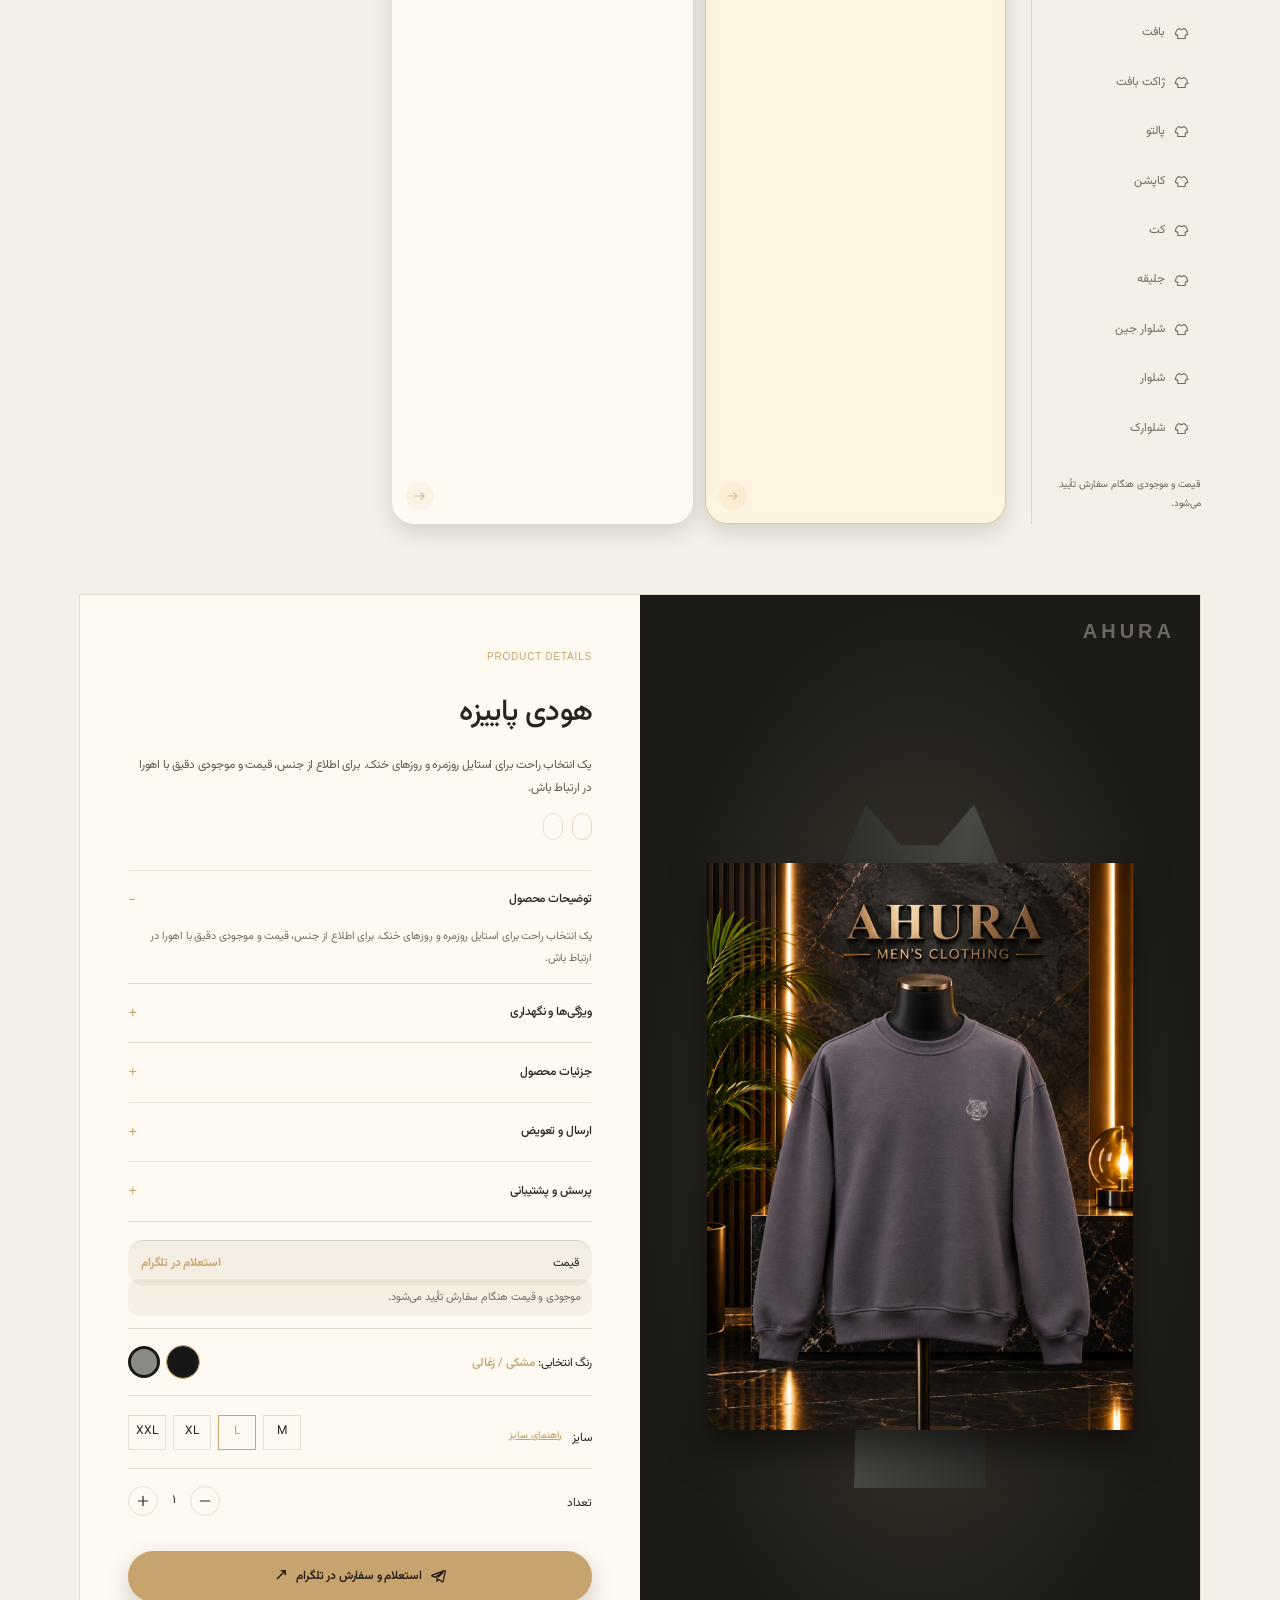
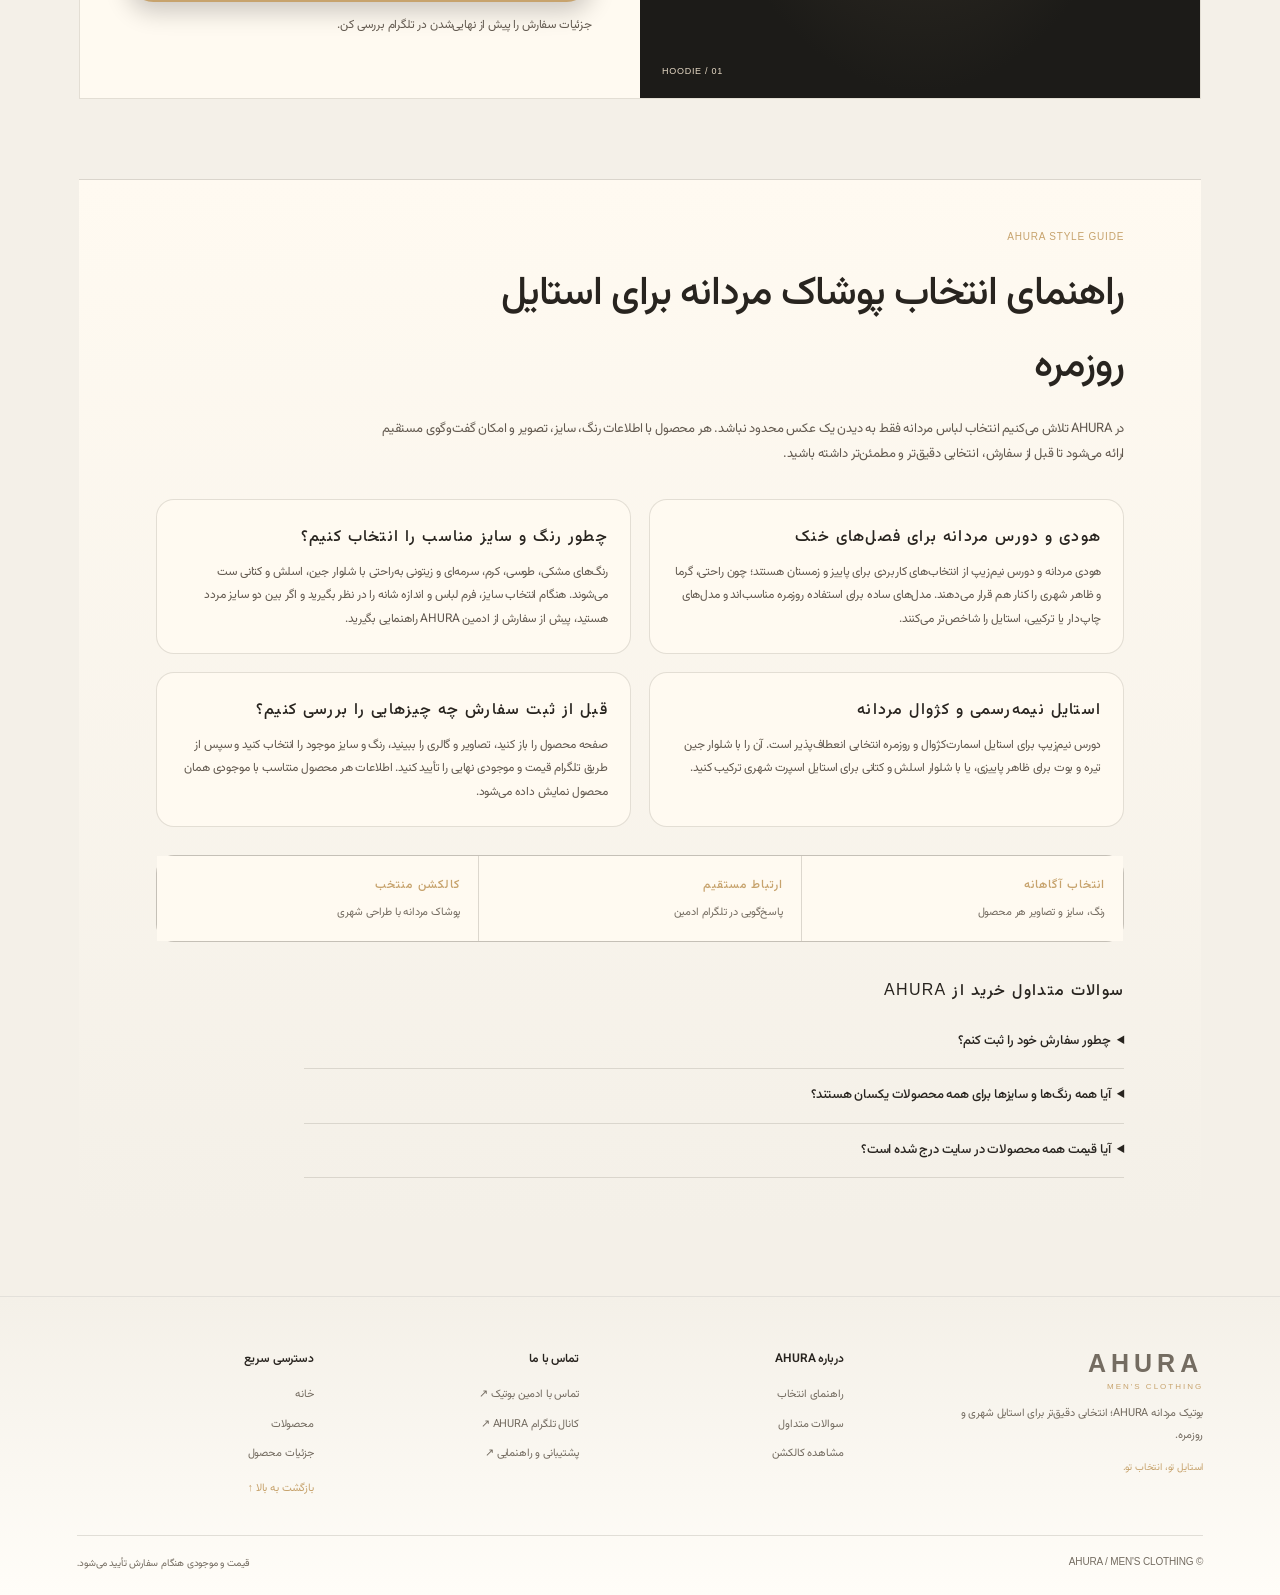
==== commit 48831f78: "Load corrected runtime on storefront pages" ====
--- a/index.html
+++ b/index.html
@@ -12,5 +12,5 @@
 <button class="item" data-id="jacket"><small>03 / OUTERWEAR</small><span class="garment jacket olive"></span><b>رویه پاییزه</b><span class="en">OUTERWEAR</span></button>
 </div></div>
 <section class="details" id="details"><div class="visual"><span class="watermark">AHURA</span><img id="big" class="product-photo" src="assets/products/hoodie-black.png" alt="هودی اهورا رنگ مشکی"><div id="gallery" class="gallery" aria-label="گالری تصاویر محصول"></div><small id="visual-label">HOODIE / 01</small></div><div class="info"><small>PRODUCT DETAILS</small><h2 id="name">هودی پاییزه</h2><p id="desc" class="product-lead">یک انتخاب راحت برای استایل روزمره و روزهای خنک. برای اطلاع از جنس، قیمت و موجودی دقیق با اهورا در ارتباط باش.</p><div id="product-meta" class="product-meta" hidden><span id="product-rating"></span><span id="product-code"></span></div><div id="product-highlights" class="product-highlights" hidden aria-label="ویژگی‌های برجسته محصول"></div><div class="product-accordions" id="product-accordions"><details open><summary>توضیحات محصول</summary><p id="detail-description">توضیحات محصول</p></details><details><summary>ویژگی‌ها و نگهداری</summary><p id="detail-features">جنس، ویژگی و راهنمای نگهداری محصول هنگام سفارش تأیید می‌شود.</p></details><details><summary>جزئیات محصول</summary><p id="detail-specs">جنس و فرم لباس هنگام سفارش تأیید می‌شود.</p></details><details><summary>ارسال و تعویض</summary><p id="detail-shipping">پس از انتخاب رنگ و سایز، مشخصات سفارش برای ادمین AHURA در تلگرام ارسال می‌شود.</p></details><details><summary>پرسش و پشتیبانی</summary><p>برای پرسش درباره این محصول، اندازه‌گیری یا موجودی، <a class="inline-support" href="https://t.me/mjmz368" target="_blank" rel="noopener">با ادمین AHURA در تلگرام تماس بگیرید ↗</a></p></details></div><div class="price"><span>قیمت</span><b id="price-value">استعلام در تلگرام</b></div><div id="stock-status" class="stock-status pending" role="status">موجودی و قیمت هنگام سفارش تأیید می‌شود.</div><div class="row"><label>رنگ انتخابی: <b id="colorname">مشکی</b></label><div id="swatches" class="swatches"></div></div><div class="row size-row"><div class="size-label"><label>سایز</label><button type="button" id="size-guide-trigger" class="size-guide-trigger">راهنمای سایز</button></div><div id="sizes"></div></div><div class="row"><label>تعداد</label><div class="qty"><button id="minus" aria-label="کاهش تعداد"><svg class="ui-icon" viewBox="0 0 24 24" aria-hidden="true"><path d="M5 12h14"/></svg></button><span id="qty">1</span><button id="plus" aria-label="افزایش تعداد"><svg class="ui-icon" viewBox="0 0 24 24" aria-hidden="true"><path d="M12 5v14M5 12h14"/></svg></button></div></div><dialog id="size-guide" class="size-guide-dialog" aria-labelledby="size-guide-title"><div class="size-guide-card"><button type="button" id="size-guide-close" class="dialog-close" aria-label="بستن راهنمای سایز">×</button><small class="section-kicker">AHURA FIT GUIDE</small><h3 id="size-guide-title">راهنمای انتخاب سایز</h3><p>این جدول راهنمای عمومی است. برای اطمینان از فیت نهایی، اندازه‌های لباس و فرم محصول را از ادمین AHURA بپرسید.</p><div class="size-table-wrap"><table><thead><tr><th>سایز</th><th>دور سینه تقریبی</th><th>قد لباس تقریبی</th></tr></thead><tbody><tr><td>S</td><td>۹۰–۹۶</td><td>۶۷–۶۹</td></tr><tr><td>M</td><td>۹۶–۱۰۲</td><td>۶۹–۷۱</td></tr><tr><td>L</td><td>۱۰۲–۱۰۸</td><td>۷۱–۷۳</td></tr><tr><td>XL</td><td>۱۰۸–۱۱۴</td><td>۷۳–۷۵</td></tr><tr><td>XXL</td><td>۱۱۴–۱۲۲</td><td>۷۵–۷۷</td></tr></tbody></table></div><p class="size-note">واحد اندازه‌گیری: سانتی‌متر</p></div></dialog><a class="btn order" id="order" href="https://t.me/mjmz368" target="_blank" rel="noopener"><svg class="ui-icon" viewBox="0 0 24 24" aria-hidden="true"><path d="m21.5 4.7-3.2 15.1c-.2 1.1-.8 1.3-1.7.8l-4.7-3.5-2.3 2.2c-.3.3-.5.5-1 .5l.4-4.8 8.7-7.9c.4-.4-.1-.6-.6-.2L6.4 13.6l-4.6-1.5c-1-.3-1-1 .2-1.5L20 4c.8-.3 1.8.2 1.5.7Z"/></svg><span>استعلام و سفارش در تلگرام</span><span class="order-arrow">↗</span></a><p class="note">جزئیات سفارش را پیش از نهایی‌شدن در تلگرام بررسی کن.</p></div></section><section class="seo-guide" id="guide" aria-labelledby="guide-title"><div class="section-kicker">AHURA STYLE GUIDE</div><h2 id="guide-title">راهنمای انتخاب پوشاک مردانه برای استایل روزمره</h2><p class="lead">در AHURA تلاش می‌کنیم انتخاب لباس مردانه فقط به دیدن یک عکس محدود نباشد. هر محصول با اطلاعات رنگ، سایز، تصویر و امکان گفت‌وگوی مستقیم ارائه می‌شود تا قبل از سفارش، انتخابی دقیق‌تر و مطمئن‌تر داشته باشید.</p><div class="seo-grid"><article><h3>هودی و دورس مردانه برای فصل‌های خنک</h3><p>هودی مردانه و دورس نیم‌زیپ از انتخاب‌های کاربردی برای پاییز و زمستان هستند؛ چون راحتی، گرما و ظاهر شهری را کنار هم قرار می‌دهند. مدل‌های ساده برای استفاده روزمره مناسب‌اند و مدل‌های چاپ‌دار یا ترکیبی، استایل را شاخص‌تر می‌کنند.</p></article><article><h3>چطور رنگ و سایز مناسب را انتخاب کنیم؟</h3><p>رنگ‌های مشکی، طوسی، کرم، سرمه‌ای و زیتونی به‌راحتی با شلوار جین، اسلش و کتانی ست می‌شوند. هنگام انتخاب سایز، فرم لباس و اندازه شانه را در نظر بگیرید و اگر بین دو سایز مردد هستید، پیش از سفارش از ادمین AHURA راهنمایی بگیرید.</p></article><article><h3>استایل نیمه‌رسمی و کژوال مردانه</h3><p>دورس نیم‌زیپ برای استایل اسمارت‌کژوال و روزمره انتخابی انعطاف‌پذیر است. آن را با شلوار جین تیره و بوت برای ظاهر پاییزی، یا با شلوار اسلش و کتانی برای استایل اسپرت شهری ترکیب کنید.</p></article><article><h3>قبل از ثبت سفارش چه چیزهایی را بررسی کنیم؟</h3><p>صفحه محصول را باز کنید، تصاویر و گالری را ببینید، رنگ و سایز موجود را انتخاب کنید و سپس از طریق تلگرام قیمت و موجودی نهایی را تأیید کنید. اطلاعات هر محصول متناسب با موجودی همان محصول نمایش داده می‌شود.</p></article></div><div class="trust-strip" aria-label="اطلاعات خرید AHURA"><div><b>انتخاب آگاهانه</b><span>رنگ، سایز و تصاویر هر محصول</span></div><div><b>ارتباط مستقیم</b><span>پاسخ‌گویی در تلگرام ادمین</span></div><div><b>کالکشن منتخب</b><span>پوشاک مردانه با طراحی شهری</span></div></div><div class="faq" id="faq"><h3>سوالات متداول خرید از AHURA</h3><details><summary>چطور سفارش خود را ثبت کنم؟</summary><p>محصول، رنگ و سایز را انتخاب کنید و روی «استعلام و سفارش در تلگرام» بزنید تا جزئیات برای ادمین بوتیک ارسال شود.</p></details><details><summary>آیا همه رنگ‌ها و سایزها برای همه محصولات یکسان هستند؟</summary><p>خیر. در سایت فقط گزینه‌هایی نمایش داده می‌شوند که برای همان محصول در پنل مدیریت ثبت شده‌اند.</p></details><details><summary>آیا قیمت همه محصولات در سایت درج شده است؟</summary><p>قیمت در صورت ثبت توسط ادمین نمایش داده می‌شود؛ در غیر این صورت می‌توانید قیمت و موجودی را در تلگرام استعلام کنید.</p></details></div></section></main><button type="button" id="back-to-top" class="back-to-top" aria-label="بازگشت به بالای صفحه" title="بازگشت به بالا">↑</button>
-<footer class="site-footer" id="about"><div class="footer-brand" id="footer-about"><a class="logo" href="#top">AHURA<small>MEN'S CLOTHING</small></a><p>بوتیک مردانه AHURA؛ انتخابی دقیق‌تر برای استایل شهری و روزمره.</p><span>استایل تو، انتخاب تو.</span></div><div class="footer-column"><b>درباره AHURA</b><a href="#guide">راهنمای انتخاب</a><a href="#faq">سوالات متداول</a><a href="#shop">مشاهده کالکشن</a></div><div class="footer-column" id="contact"><b>تماس با ما</b><a href="https://t.me/mjmz368" target="_blank" rel="noopener">تماس با ادمین بوتیک ↗</a><a href="https://t.me/Ahura_man" target="_blank" rel="noopener">کانال تلگرام AHURA ↗</a><a href="https://t.me/mjmz368?text=%D8%B3%D9%84%D8%A7%D9%85%D8%8C%20%D8%A8%D8%B1%D8%A7%DB%8C%20%D8%B1%D8%A7%D9%87%D9%86%D9%85%D8%A7%DB%8C%DB%8C%20%D8%AF%D8%B1%D8%A8%D8%A7%D8%B1%D9%87%20%D8%A8%D9%88%D8%AA%DB%8C%DA%A9%20AHURA%20%D9%BE%DB%8C%D8%A7%D9%85%20%D9%85%DB%8C%E2%8C%81%D8%B1%D8%B3%D8%AA%D9%85" target="_blank" rel="noopener">پشتیبانی و راهنمایی ↗</a></div><div class="footer-column"><b>دسترسی سریع</b><a href="#top">خانه</a><a href="#shop">محصولات</a><a href="#details">جزئیات محصول</a><a class="footer-top-link" href="#top">بازگشت به بالا ↑</a></div><div class="footer-bottom"><span>© AHURA / MEN'S CLOTHING</span><span>قیمت و موجودی هنگام سفارش تأیید می‌شود.</span></div></footer><script src="app-runtime-v10.js?v=regatta10"></script><script src="app-admin.js"></script></body></html>
+<footer class="site-footer" id="about"><div class="footer-brand" id="footer-about"><a class="logo" href="#top">AHURA<small>MEN'S CLOTHING</small></a><p>بوتیک مردانه AHURA؛ انتخابی دقیق‌تر برای استایل شهری و روزمره.</p><span>استایل تو، انتخاب تو.</span></div><div class="footer-column"><b>درباره AHURA</b><a href="#guide">راهنمای انتخاب</a><a href="#faq">سوالات متداول</a><a href="#shop">مشاهده کالکشن</a></div><div class="footer-column" id="contact"><b>تماس با ما</b><a href="https://t.me/mjmz368" target="_blank" rel="noopener">تماس با ادمین بوتیک ↗</a><a href="https://t.me/Ahura_man" target="_blank" rel="noopener">کانال تلگرام AHURA ↗</a><a href="https://t.me/mjmz368?text=%D8%B3%D9%84%D8%A7%D9%85%D8%8C%20%D8%A8%D8%B1%D8%A7%DB%8C%20%D8%B1%D8%A7%D9%87%D9%86%D9%85%D8%A7%DB%8C%DB%8C%20%D8%AF%D8%B1%D8%A8%D8%A7%D8%B1%D9%87%20%D8%A8%D9%88%D8%AA%DB%8C%DA%A9%20AHURA%20%D9%BE%DB%8C%D8%A7%D9%85%20%D9%85%DB%8C%E2%8C%81%D8%B1%D8%B3%D8%AA%D9%85" target="_blank" rel="noopener">پشتیبانی و راهنمایی ↗</a></div><div class="footer-column"><b>دسترسی سریع</b><a href="#top">خانه</a><a href="#shop">محصولات</a><a href="#details">جزئیات محصول</a><a class="footer-top-link" href="#top">بازگشت به بالا ↑</a></div><div class="footer-bottom"><span>© AHURA / MEN'S CLOTHING</span><span>قیمت و موجودی هنگام سفارش تأیید می‌شود.</span></div></footer><script src="app-runtime-v11.js?v=headerfix11"></script><script src="app-admin.js"></script></body></html>
 
--- a/style.css
+++ b/style.css
@@ -35,3 +35,7 @@
 /* Footer navigation and return-to-top control */
 .site-footer{display:grid;grid-template-columns:minmax(220px,1.4fr) repeat(3,minmax(130px,1fr));gap:28px;align-items:start;padding:52px clamp(20px,6vw,80px) 24px;border-top:1px solid var(--line);border-bottom:0;background:linear-gradient(180deg,var(--bg),var(--panel))}.footer-brand{display:flex;flex-direction:column;align-items:flex-start;gap:12px}.footer-brand .logo{align-items:flex-start}.footer-brand p{max-width:250px;margin:0;color:var(--muted);font-size:11px;line-height:2}.footer-brand>span{color:var(--gold);font-size:10px}.footer-column{display:flex;flex-direction:column;align-items:flex-start;gap:10px}.footer-column b{color:var(--text);font-size:12px;font-weight:600;margin-bottom:4px}.footer-column a{color:var(--muted);font-size:11px;line-height:1.8;transition:color .2s ease,transform .2s ease}.footer-column a:hover,.footer-column a:focus{color:var(--gold);transform:translateX(-3px)}.footer-top-link{color:var(--gold)!important;margin-top:5px}.footer-bottom{grid-column:1/-1;display:flex;justify-content:space-between;gap:12px;padding-top:20px;margin-top:8px;border-top:1px solid var(--line);color:var(--muted);font:10px Arial,var(--font-persian),sans-serif}.back-to-top{position:fixed;left:20px;bottom:20px;z-index:50;width:42px;height:42px;border:1px solid var(--gold);border-radius:50%;display:grid;place-items:center;background:var(--panel);color:var(--gold);font:22px/1 Arial;cursor:pointer;opacity:0;visibility:hidden;transform:translateY(12px);transition:opacity .25s ease,visibility .25s ease,transform .25s ease,background .25s ease}.back-to-top.visible{opacity:1;visibility:visible;transform:translateY(0)}.back-to-top:hover{background:var(--active-bg)}
 @media(max-width:720px){.site-footer{grid-template-columns:repeat(2,minmax(0,1fr));gap:24px 18px;padding:38px 18px 20px}.footer-brand{grid-column:1/-1}.footer-column{gap:8px}.footer-column a{font-size:10px}.footer-bottom{flex-direction:column;gap:6px;line-height:1.8}.back-to-top{left:14px;bottom:14px;width:40px;height:40px}}
+
+/* Regatta-inspired product information: ratings, feature chips and support */
+.product-meta{display:flex;align-items:center;flex-wrap:wrap;gap:9px;margin:-6px 0 14px;color:var(--muted);font-size:10px}.product-meta span{display:inline-flex;align-items:center;min-height:27px;padding:4px 9px;border:1px solid var(--line);border-radius:999px}.product-meta #product-rating{color:var(--gold);border-color:#c7a36d66}.product-highlights{display:flex;flex-wrap:wrap;gap:7px;margin:0 0 16px}.product-highlights span{padding:6px 9px;border-radius:9px;background:var(--glass);color:var(--muted);font-size:10px}.inline-support{color:var(--gold);text-decoration:underline;text-underline-offset:3px}.product-accordions details:last-child p{line-height:2}.product-accordions p a{font-weight:500}
+@media(max-width:720px){.product-meta{gap:6px;margin-top:-2px}.product-highlights{gap:6px}.product-highlights span{font-size:9px;padding:6px 8px}.product-accordions details{padding:12px 0}}
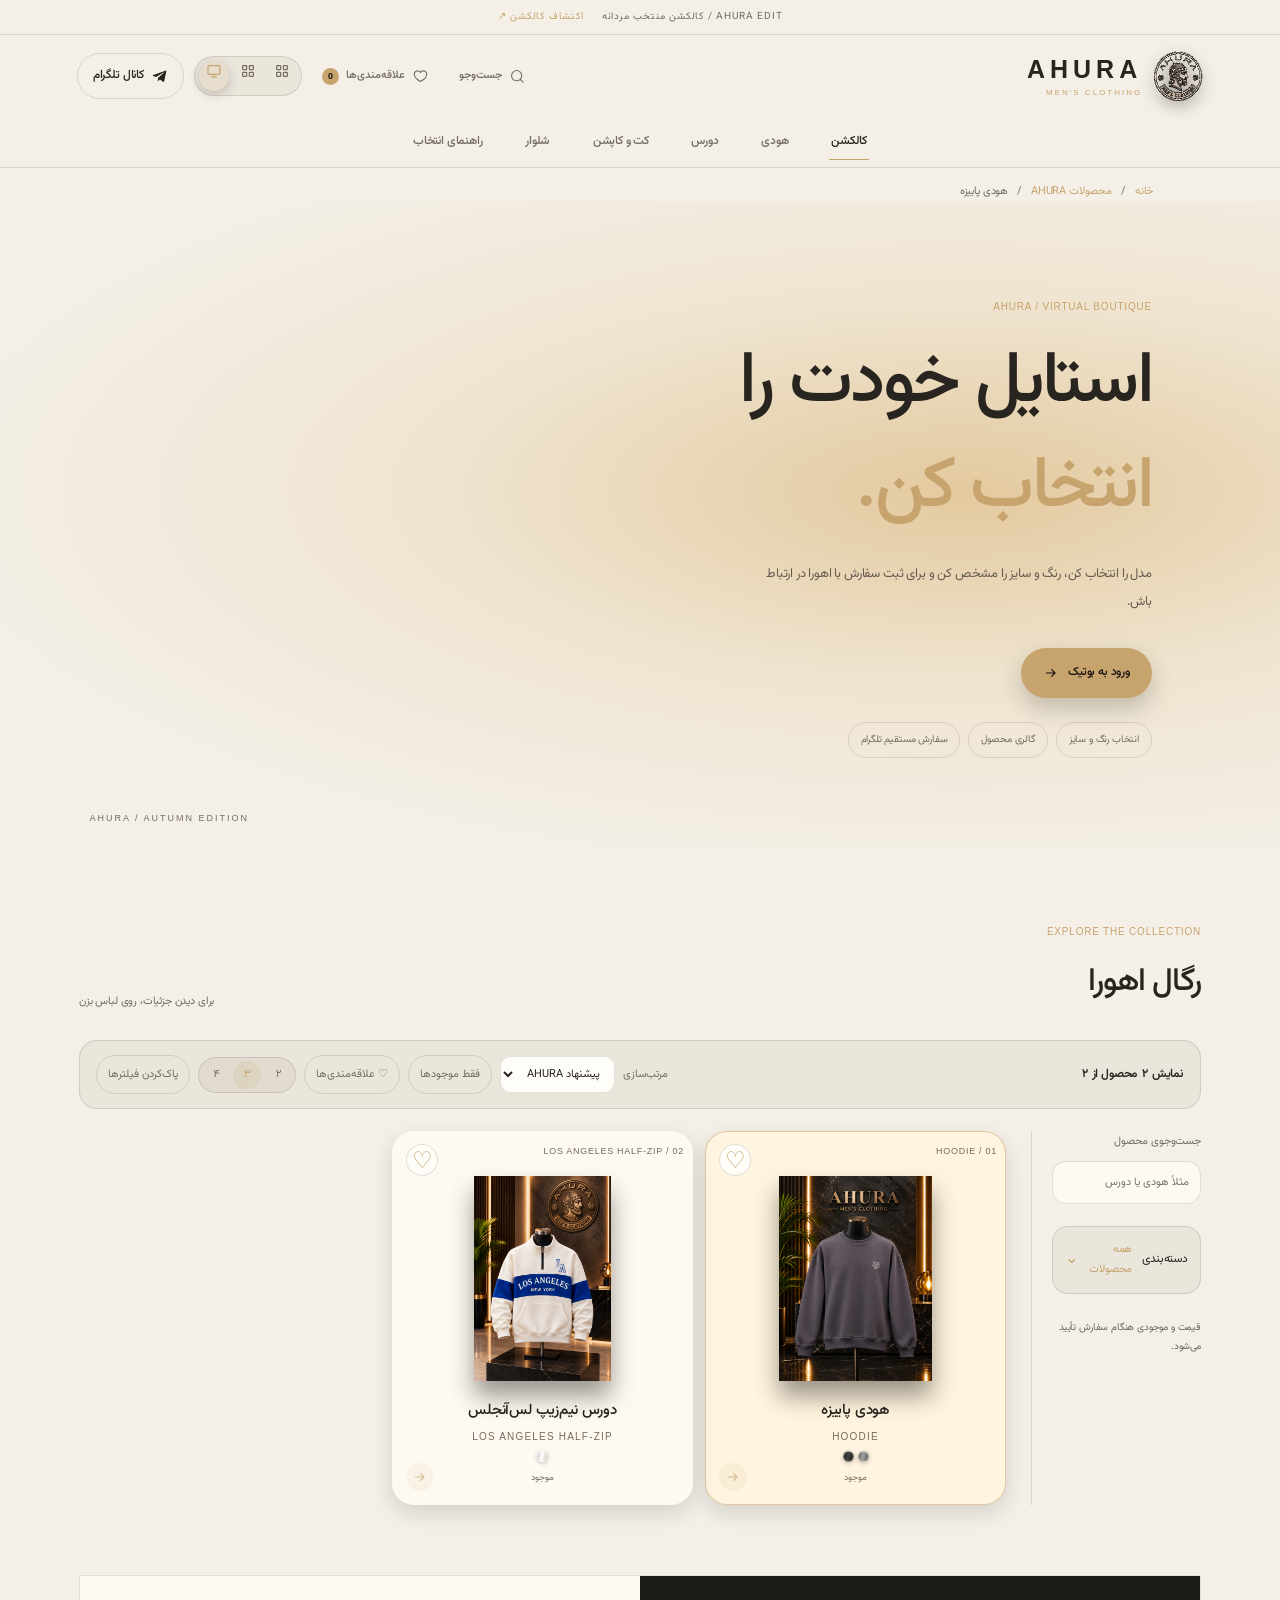
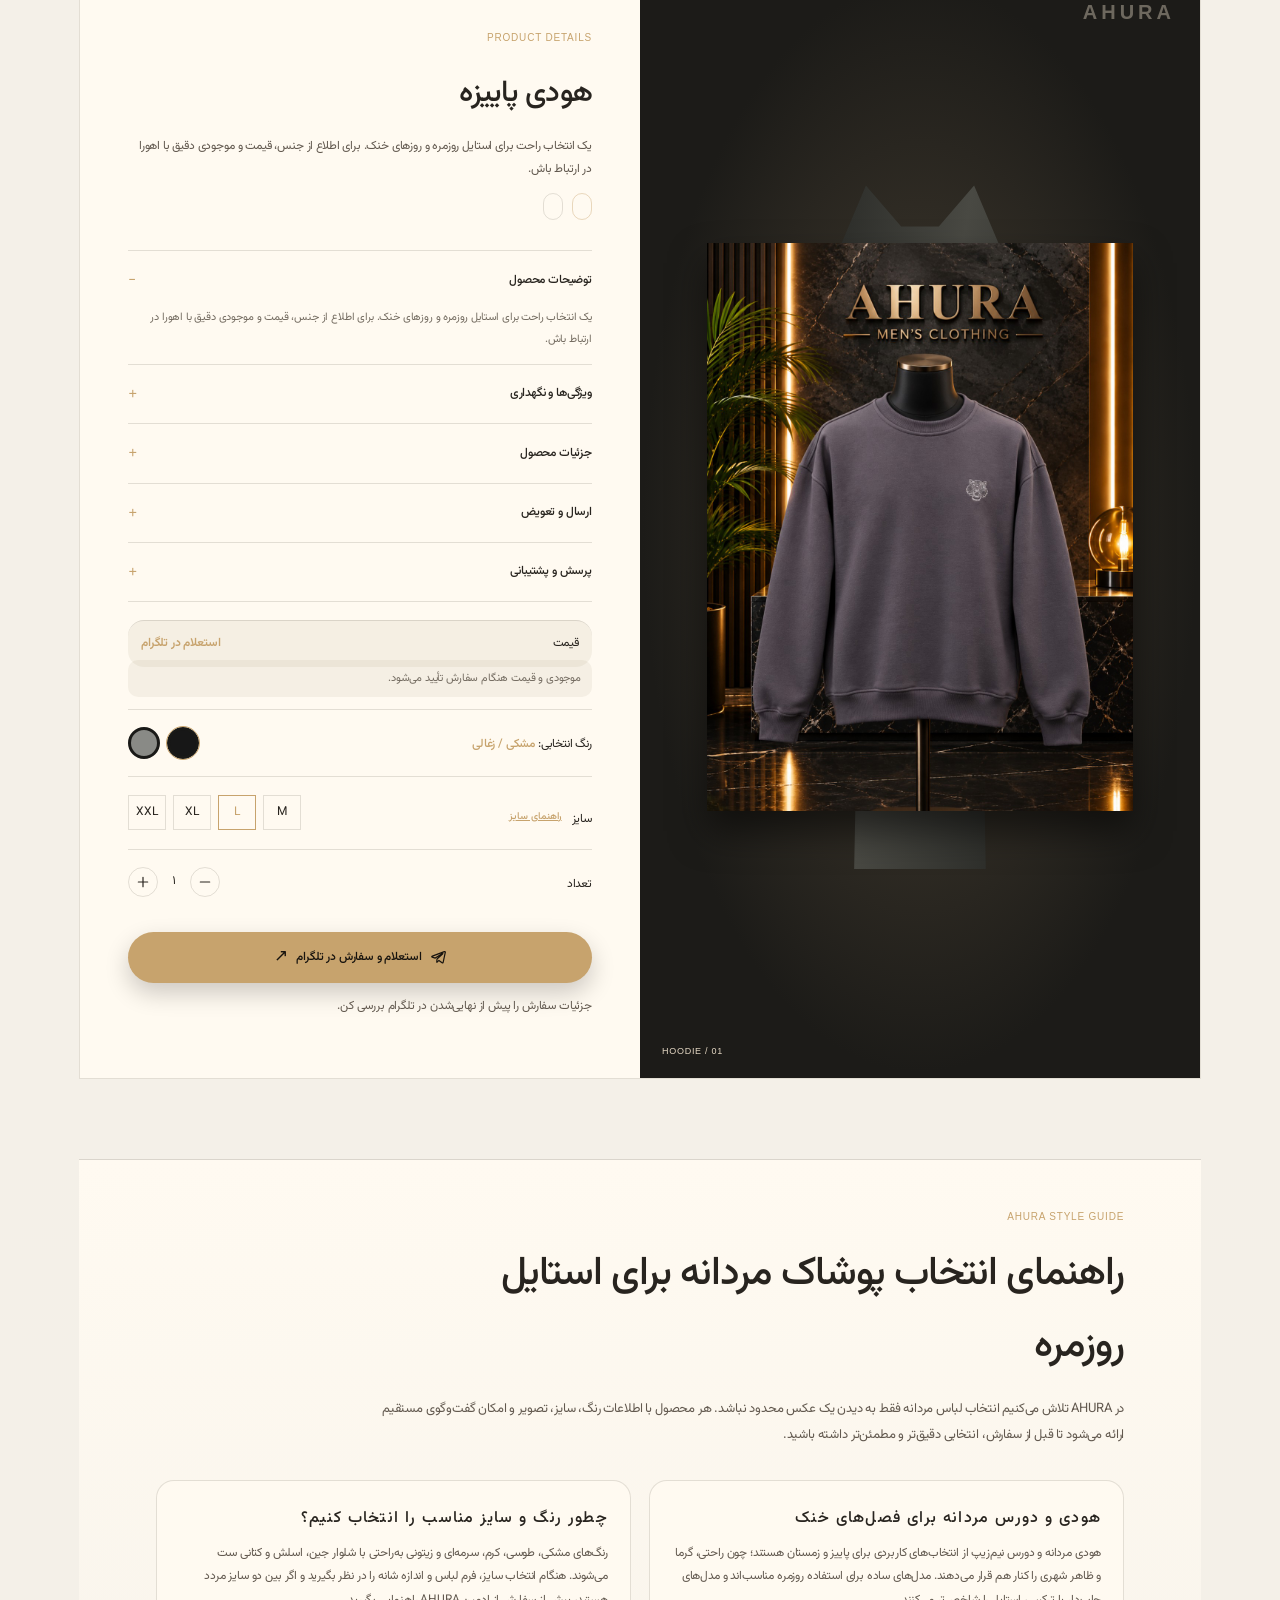
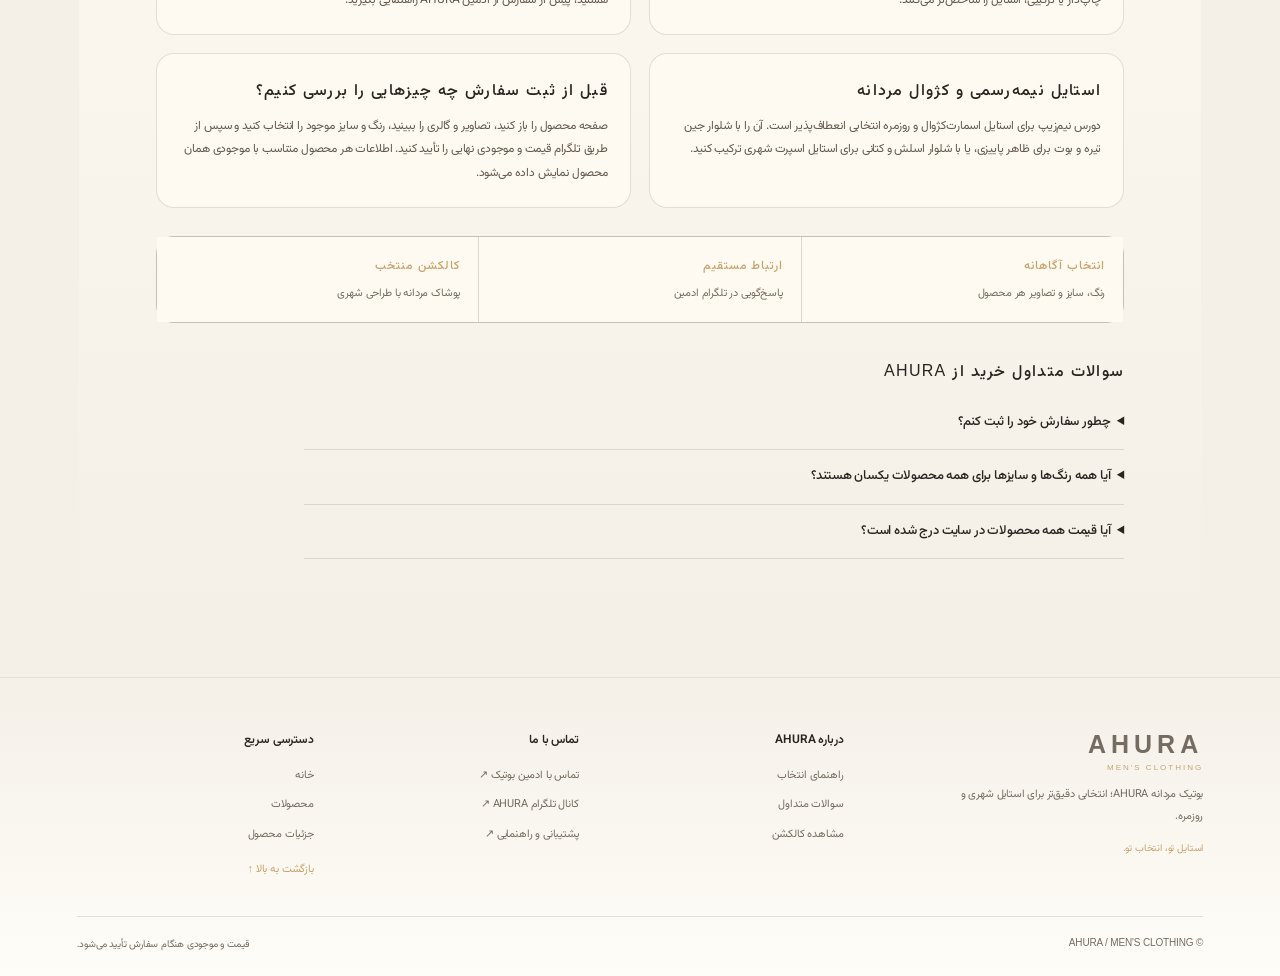
==== commit 24f2c3c6: "Group category choices in expandable filter panel" ====
--- a/index.html
+++ b/index.html
@@ -1,16 +1,16 @@
-<!doctype html><html lang="fa" dir="rtl"><head><meta charset="utf-8"><meta name="viewport" content="width=device-width,initial-scale=1"><title>بوتیک مردانه AHURA | هودی، دورس و پوشاک مردانه</title><meta name="description" content="خرید و انتخاب پوشاک مردانه AHURA؛ هودی، دورس نیم‌زیپ، رویه پاییزه و مدل‌های روز با انتخاب رنگ و سایز و سفارش مستقیم در تلگرام."><meta name="robots" content="index,follow"><link rel="canonical" href="https://mjmz68.github.io/ahura-virtual-boutique/"><meta property="og:type" content="website"><meta property="og:site_name" content="AHURA"><meta property="og:title" content="بوتیک مردانه AHURA | هودی، دورس و پوشاک مردانه"><meta property="og:description" content="انتخاب پوشاک مردانه AHURA، مشاهده رنگ و سایز و ثبت سفارش مستقیم."><meta property="og:image" content="https://mjmz68.github.io/ahura-virtual-boutique/assets/products/hoodie-black.png"><meta name="twitter:image" content="https://mjmz68.github.io/ahura-virtual-boutique/assets/products/hoodie-black.png"><meta property="og:url" content="https://mjmz68.github.io/ahura-virtual-boutique/"><meta name="twitter:card" content="summary_large_image"><script id="site-schema" type="application/ld+json">{"@context":"https://schema.org","@graph":[{"@type":"Organization","@id":"https://mjmz68.github.io/ahura-virtual-boutique/#organization","name":"AHURA","url":"https://mjmz68.github.io/ahura-virtual-boutique/","sameAs":["https://t.me/Ahura_man"]},{"@type":"WebSite","@id":"https://mjmz68.github.io/ahura-virtual-boutique/#website","name":"بوتیک مردانه AHURA","url":"https://mjmz68.github.io/ahura-virtual-boutique/","publisher":{"@id":"https://mjmz68.github.io/ahura-virtual-boutique/#organization"},"inLanguage":"fa-IR"}]}</script><script id="product-schema" type="application/ld+json">{}</script><script id="breadcrumb-schema" type="application/ld+json">{}</script><script id="faq-schema" type="application/ld+json">{"@context":"https://schema.org","@type":"FAQPage","mainEntity":[{"@type":"Question","name":"چطور از بوتیک AHURA سفارش بدهم؟","acceptedAnswer":{"@type":"Answer","text":"محصول را انتخاب کنید، رنگ و سایز موجود را مشخص کنید و از دکمه سفارش وارد گفت‌وگوی تلگرام ادمین بوتیک شوید."}},{"@type":"Question","name":"چطور رنگ و سایز موجود هر محصول را ببینم؟","acceptedAnswer":{"@type":"Answer","text":"در صفحه هر محصول فقط رنگ‌ها و سایزهایی نمایش داده می‌شود که برای همان محصول در پنل مدیریت ثبت شده است."}},{"@type":"Question","name":"اگر قیمت محصول در سایت درج نشده باشد چه کار کنم؟","acceptedAnswer":{"@type":"Answer","text":"از طریق دکمه سفارش در تلگرام، قیمت و موجودی نهایی همان محصول را از ادمین AHURA استعلام کنید."}}]}</script><link rel="icon" type="image/svg+xml" href="assets/ahura-logo.svg?v=logo1"><link rel="stylesheet" href="style.css?v=regatta10"></head><body id="top">
+<!doctype html><html lang="fa" dir="rtl"><head><meta charset="utf-8"><meta name="viewport" content="width=device-width,initial-scale=1"><title>بوتیک مردانه AHURA | هودی، دورس و پوشاک مردانه</title><meta name="description" content="خرید و انتخاب پوشاک مردانه AHURA؛ هودی، دورس نیم‌زیپ، رویه پاییزه و مدل‌های روز با انتخاب رنگ و سایز و سفارش مستقیم در تلگرام."><meta name="robots" content="index,follow"><link rel="canonical" href="https://mjmz68.github.io/ahura-virtual-boutique/"><meta property="og:type" content="website"><meta property="og:site_name" content="AHURA"><meta property="og:title" content="بوتیک مردانه AHURA | هودی، دورس و پوشاک مردانه"><meta property="og:description" content="انتخاب پوشاک مردانه AHURA، مشاهده رنگ و سایز و ثبت سفارش مستقیم."><meta property="og:image" content="https://mjmz68.github.io/ahura-virtual-boutique/assets/products/hoodie-black.png"><meta name="twitter:image" content="https://mjmz68.github.io/ahura-virtual-boutique/assets/products/hoodie-black.png"><meta property="og:url" content="https://mjmz68.github.io/ahura-virtual-boutique/"><meta name="twitter:card" content="summary_large_image"><script id="site-schema" type="application/ld+json">{"@context":"https://schema.org","@graph":[{"@type":"Organization","@id":"https://mjmz68.github.io/ahura-virtual-boutique/#organization","name":"AHURA","url":"https://mjmz68.github.io/ahura-virtual-boutique/","sameAs":["https://t.me/Ahura_man"]},{"@type":"WebSite","@id":"https://mjmz68.github.io/ahura-virtual-boutique/#website","name":"بوتیک مردانه AHURA","url":"https://mjmz68.github.io/ahura-virtual-boutique/","publisher":{"@id":"https://mjmz68.github.io/ahura-virtual-boutique/#organization"},"inLanguage":"fa-IR"}]}</script><script id="product-schema" type="application/ld+json">{}</script><script id="breadcrumb-schema" type="application/ld+json">{}</script><script id="faq-schema" type="application/ld+json">{"@context":"https://schema.org","@type":"FAQPage","mainEntity":[{"@type":"Question","name":"چطور از بوتیک AHURA سفارش بدهم؟","acceptedAnswer":{"@type":"Answer","text":"محصول را انتخاب کنید، رنگ و سایز موجود را مشخص کنید و از دکمه سفارش وارد گفت‌وگوی تلگرام ادمین بوتیک شوید."}},{"@type":"Question","name":"چطور رنگ و سایز موجود هر محصول را ببینم؟","acceptedAnswer":{"@type":"Answer","text":"در صفحه هر محصول فقط رنگ‌ها و سایزهایی نمایش داده می‌شود که برای همان محصول در پنل مدیریت ثبت شده است."}},{"@type":"Question","name":"اگر قیمت محصول در سایت درج نشده باشد چه کار کنم؟","acceptedAnswer":{"@type":"Answer","text":"از طریق دکمه سفارش در تلگرام، قیمت و موجودی نهایی همان محصول را از ادمین AHURA استعلام کنید."}}]}</script><link rel="icon" type="image/svg+xml" href="assets/ahura-logo.svg?v=logo1"><link rel="stylesheet" href="style.css?v=category12"></head><body id="top">
 <div class="announcement-bar" role="note"><span>AHURA EDIT / کالکشن منتخب مردانه</span><a href="#shop">اکتشاف کالکشن ↗</a></div><header class="site-header"><button type="button" class="mobile-menu-toggle" id="mobile-menu-toggle" aria-expanded="false" aria-controls="primary-nav">منو</button><a class="logo brand-logo" href="#" aria-label="AHURA"><img src="assets/ahura-logo.svg?v=logo2" alt="لوگوی AHURA"><span>AHURA<small>MEN'S CLOTHING</small></span></a><div class="header-actions"><button type="button" class="header-tool header-search-toggle" id="header-search-toggle" aria-label="جست‌وجوی محصول"><svg class="ui-icon" viewBox="0 0 24 24" aria-hidden="true"><path d="m20 20-4.4-4.4M10.8 18a7.2 7.2 0 1 1 0-14.4 7.2 7.2 0 0 1 0 14.4Z"/></svg><span>جست‌وجو</span></button><button type="button" class="header-tool header-favorites-link" id="header-favorites-link" aria-label="علاقه‌مندی‌ها" aria-pressed="false"><svg class="ui-icon" viewBox="0 0 24 24" aria-hidden="true"><path d="M20.8 8.8c0 5.4-8.8 10.2-8.8 10.2S3.2 14.2 3.2 8.8A4.7 4.7 0 0 1 12 6.5a4.7 4.7 0 0 1 8.8 2.3Z"/></svg><span>علاقه‌مندی‌ها</span><b id="header-favorites-count">0</b></button><div class="theme-switcher" id="theme-switcher" role="group" aria-label="حالت نمایش"><button type="button" class="theme-choice" data-theme-choice="light" aria-label="حالت روز" title="حالت روز"><span class="theme-choice-icon"></span></button><button type="button" class="theme-choice" data-theme-choice="dark" aria-label="حالت شب" title="حالت شب"><span class="theme-choice-icon"></span></button><button type="button" class="theme-choice" data-theme-choice="system" aria-label="هماهنگ با سیستم" title="هماهنگ با سیستم"><span class="theme-choice-icon"></span></button></div><a class="tg" href="https://t.me/Ahura_man" target="_blank" rel="noopener"><svg class="ui-icon" viewBox="0 0 24 24" aria-hidden="true"><path d="m21.5 4.7-3.2 15.1c-.2 1.1-.8 1.3-1.7.8l-4.7-3.5-2.3 2.2c-.3.3-.5.5-1 .5l.4-4.8 8.7-7.9c.4-.4-.1-.6-.6-.2L6.4 13.6l-4.6-1.5c-1-.3-1-1 .2-1.5L20 4c.8-.3 1.8.2 1.5.7Z"/></svg><span>کانال تلگرام</span></a></div></header><nav class="primary-nav" id="primary-nav" aria-label="ناوبری اصلی AHURA"><a href="#shop" data-nav-filter="all" class="active">کالکشن</a><a href="#shop" data-nav-filter="hoodie">هودی</a><a href="#shop" data-nav-filter="sweat">دورس</a><a href="#shop" data-nav-filter="jacket">کت و کاپشن</a><a href="#shop" data-nav-filter="trousers">شلوار</a><a href="#guide">راهنمای انتخاب</a></nav><nav class="breadcrumbs" aria-label="مسیر صفحه"><a href="./">خانه</a><span>/</span><a id="crumb-products" href="./#shop">محصولات AHURA</a><span>/</span><span id="crumb-current">بوتیک پوشاک مردانه AHURA</span></nav>
 <section class="hero"><p>AHURA / VIRTUAL BOUTIQUE</p><h1>استایل خودت را<br><em>انتخاب کن.</em></h1><p class="sub">مدل را انتخاب کن، رنگ و سایز را مشخص کن و برای ثبت سفارش با اهورا در ارتباط باش.</p><a class="btn primary-btn" href="#shop"><span>ورود به بوتیک</span><svg class="ui-icon" viewBox="0 0 24 24" aria-hidden="true"><path d="M5 12h13m-5-5 5 5-5 5"/></svg></a><div class="hero-points" aria-label="ویژگی‌های خرید"><span>انتخاب رنگ و سایز</span><span>گالری محصول</span><span>سفارش مستقیم تلگرام</span></div></section>
 <main id="shop"><div class="heading"><div><small>EXPLORE THE COLLECTION</small><h2>رگال اهورا</h2></div><span>برای دیدن جزئیات، روی لباس بزن</span></div>
 <div class="catalog-toolbar" aria-label="کنترل مجموعه">
 <div class="catalog-summary"><strong id="product-count">در حال بارگذاری محصولات</strong><span id="filter-summary"></span></div>
 <div class="catalog-actions"><label class="sort-control">مرتب‌سازی<select id="sort-products" aria-label="مرتب‌سازی محصولات"><option value="featured">پیشنهاد AHURA</option><option value="newest">جدیدترین</option><option value="price-asc">ارزان‌ترین</option><option value="price-desc">گران‌ترین</option><option value="name">نام محصول</option></select></label><button type="button" id="availability-toggle" class="toolbar-toggle" aria-pressed="false">فقط موجودها</button><button type="button" id="favorites-toggle" class="toolbar-toggle" aria-pressed="false">♡ علاقه‌مندی‌ها</button><div class="grid-switcher" role="group" aria-label="تعداد ستون‌های نمایش"><button type="button" data-grid-choice="2" aria-label="نمایش دو ستونه">۲</button><button type="button" data-grid-choice="3" class="active" aria-label="نمایش سه ستونه">۳</button><button type="button" data-grid-choice="4" aria-label="نمایش چهار ستونه">۴</button></div><button type="button" id="clear-filters" class="clear-filters">پاک‌کردن فیلترها</button></div>
-</div><div class="layout"><aside><label class="catalog-search">جست‌وجوی محصول<input id="product-search" type="search" placeholder="مثلاً هودی یا دورس" autocomplete="off"></label><b>دسته‌بندی</b><button class="filter active" data-filter="all">همه محصولات</button><button class="filter" data-filter="hoodie">هودی</button><button class="filter" data-filter="sweat">دورس</button><button class="filter" data-filter="jacket">رویه پاییزه</button><button class="filter" data-filter="tshirt">تی‌شرت</button><button class="filter" data-filter="shirt">پیراهن</button><button class="filter" data-filter="polo">پولوشرت</button><button class="filter" data-filter="sweater">بافت</button><button class="filter" data-filter="cardigan">ژاکت بافت</button><button class="filter" data-filter="coat">پالتو</button><button class="filter" data-filter="parka">کاپشن</button><button class="filter" data-filter="suit">کت</button><button class="filter" data-filter="vest">جلیقه</button><button class="filter" data-filter="jeans">شلوار جین</button><button class="filter" data-filter="trousers">شلوار</button><button class="filter" data-filter="shorts">شلوارک</button><p class="note">قیمت و موجودی هنگام سفارش تأیید می‌شود.</p></aside>
+</div><div class="layout"><aside><label class="catalog-search">جست‌وجوی محصول<input id="product-search" type="search" placeholder="مثلاً هودی یا دورس" autocomplete="off"></label><details class="category-filter-group" id="category-filter-group"><summary><span>دسته‌بندی</span><span class="category-summary-value" id="selected-category-label">همه محصولات</span></summary><div class="category-filter-options"><button class="filter active" data-filter="all">همه محصولات</button><button class="filter" data-filter="hoodie">هودی</button><button class="filter" data-filter="sweat">دورس</button><button class="filter" data-filter="jacket">رویه پاییزه</button><button class="filter" data-filter="tshirt">تی‌شرت</button><button class="filter" data-filter="shirt">پیراهن</button><button class="filter" data-filter="polo">پولوشرت</button><button class="filter" data-filter="sweater">بافت</button><button class="filter" data-filter="cardigan">ژاکت بافت</button><button class="filter" data-filter="coat">پالتو</button><button class="filter" data-filter="parka">کاپشن</button><button class="filter" data-filter="suit">کت</button><button class="filter" data-filter="vest">جلیقه</button><button class="filter" data-filter="jeans">شلوار جین</button><button class="filter" data-filter="trousers">شلوار</button><button class="filter" data-filter="shorts">شلوارک</button></div></details><p class="note">قیمت و موجودی هنگام سفارش تأیید می‌شود.</p></aside>
 <div class="rack" id="rack">
 <a class="item selected" data-id="hoodie" href="product/ahura-autumn-hoodie/"><small>01 / HOODIE</small><img class="rack-photo" src="assets/products/hoodie-black.png" alt="هودی اهورا رنگ مشکی"><b>هودی پاییزه</b><span class="en">HOODIE</span></a>
 <a class="item" data-id="sweat" href="product/ahura-los-angeles-half-zip-sweatshirt/"><small>02 / LOS ANGELES HALF-ZIP</small><img class="rack-photo" src="assets/products/los-angeles-half-zip-LOS-ANGELES-HALF-ZIP.png" alt="دورس نیم‌زیپ لس‌آنجلس رنگ سفید و آبی کاربنی"><b>دورس نیم‌زیپ لس‌آنجلس</b><span class="en">LOS ANGELES HALF-ZIP</span></a>
 <button class="item" data-id="jacket"><small>03 / OUTERWEAR</small><span class="garment jacket olive"></span><b>رویه پاییزه</b><span class="en">OUTERWEAR</span></button>
 </div></div>
 <section class="details" id="details"><div class="visual"><span class="watermark">AHURA</span><img id="big" class="product-photo" src="assets/products/hoodie-black.png" alt="هودی اهورا رنگ مشکی"><div id="gallery" class="gallery" aria-label="گالری تصاویر محصول"></div><small id="visual-label">HOODIE / 01</small></div><div class="info"><small>PRODUCT DETAILS</small><h2 id="name">هودی پاییزه</h2><p id="desc" class="product-lead">یک انتخاب راحت برای استایل روزمره و روزهای خنک. برای اطلاع از جنس، قیمت و موجودی دقیق با اهورا در ارتباط باش.</p><div id="product-meta" class="product-meta" hidden><span id="product-rating"></span><span id="product-code"></span></div><div id="product-highlights" class="product-highlights" hidden aria-label="ویژگی‌های برجسته محصول"></div><div class="product-accordions" id="product-accordions"><details open><summary>توضیحات محصول</summary><p id="detail-description">توضیحات محصول</p></details><details><summary>ویژگی‌ها و نگهداری</summary><p id="detail-features">جنس، ویژگی و راهنمای نگهداری محصول هنگام سفارش تأیید می‌شود.</p></details><details><summary>جزئیات محصول</summary><p id="detail-specs">جنس و فرم لباس هنگام سفارش تأیید می‌شود.</p></details><details><summary>ارسال و تعویض</summary><p id="detail-shipping">پس از انتخاب رنگ و سایز، مشخصات سفارش برای ادمین AHURA در تلگرام ارسال می‌شود.</p></details><details><summary>پرسش و پشتیبانی</summary><p>برای پرسش درباره این محصول، اندازه‌گیری یا موجودی، <a class="inline-support" href="https://t.me/mjmz368" target="_blank" rel="noopener">با ادمین AHURA در تلگرام تماس بگیرید ↗</a></p></details></div><div class="price"><span>قیمت</span><b id="price-value">استعلام در تلگرام</b></div><div id="stock-status" class="stock-status pending" role="status">موجودی و قیمت هنگام سفارش تأیید می‌شود.</div><div class="row"><label>رنگ انتخابی: <b id="colorname">مشکی</b></label><div id="swatches" class="swatches"></div></div><div class="row size-row"><div class="size-label"><label>سایز</label><button type="button" id="size-guide-trigger" class="size-guide-trigger">راهنمای سایز</button></div><div id="sizes"></div></div><div class="row"><label>تعداد</label><div class="qty"><button id="minus" aria-label="کاهش تعداد"><svg class="ui-icon" viewBox="0 0 24 24" aria-hidden="true"><path d="M5 12h14"/></svg></button><span id="qty">1</span><button id="plus" aria-label="افزایش تعداد"><svg class="ui-icon" viewBox="0 0 24 24" aria-hidden="true"><path d="M12 5v14M5 12h14"/></svg></button></div></div><dialog id="size-guide" class="size-guide-dialog" aria-labelledby="size-guide-title"><div class="size-guide-card"><button type="button" id="size-guide-close" class="dialog-close" aria-label="بستن راهنمای سایز">×</button><small class="section-kicker">AHURA FIT GUIDE</small><h3 id="size-guide-title">راهنمای انتخاب سایز</h3><p>این جدول راهنمای عمومی است. برای اطمینان از فیت نهایی، اندازه‌های لباس و فرم محصول را از ادمین AHURA بپرسید.</p><div class="size-table-wrap"><table><thead><tr><th>سایز</th><th>دور سینه تقریبی</th><th>قد لباس تقریبی</th></tr></thead><tbody><tr><td>S</td><td>۹۰–۹۶</td><td>۶۷–۶۹</td></tr><tr><td>M</td><td>۹۶–۱۰۲</td><td>۶۹–۷۱</td></tr><tr><td>L</td><td>۱۰۲–۱۰۸</td><td>۷۱–۷۳</td></tr><tr><td>XL</td><td>۱۰۸–۱۱۴</td><td>۷۳–۷۵</td></tr><tr><td>XXL</td><td>۱۱۴–۱۲۲</td><td>۷۵–۷۷</td></tr></tbody></table></div><p class="size-note">واحد اندازه‌گیری: سانتی‌متر</p></div></dialog><a class="btn order" id="order" href="https://t.me/mjmz368" target="_blank" rel="noopener"><svg class="ui-icon" viewBox="0 0 24 24" aria-hidden="true"><path d="m21.5 4.7-3.2 15.1c-.2 1.1-.8 1.3-1.7.8l-4.7-3.5-2.3 2.2c-.3.3-.5.5-1 .5l.4-4.8 8.7-7.9c.4-.4-.1-.6-.6-.2L6.4 13.6l-4.6-1.5c-1-.3-1-1 .2-1.5L20 4c.8-.3 1.8.2 1.5.7Z"/></svg><span>استعلام و سفارش در تلگرام</span><span class="order-arrow">↗</span></a><p class="note">جزئیات سفارش را پیش از نهایی‌شدن در تلگرام بررسی کن.</p></div></section><section class="seo-guide" id="guide" aria-labelledby="guide-title"><div class="section-kicker">AHURA STYLE GUIDE</div><h2 id="guide-title">راهنمای انتخاب پوشاک مردانه برای استایل روزمره</h2><p class="lead">در AHURA تلاش می‌کنیم انتخاب لباس مردانه فقط به دیدن یک عکس محدود نباشد. هر محصول با اطلاعات رنگ، سایز، تصویر و امکان گفت‌وگوی مستقیم ارائه می‌شود تا قبل از سفارش، انتخابی دقیق‌تر و مطمئن‌تر داشته باشید.</p><div class="seo-grid"><article><h3>هودی و دورس مردانه برای فصل‌های خنک</h3><p>هودی مردانه و دورس نیم‌زیپ از انتخاب‌های کاربردی برای پاییز و زمستان هستند؛ چون راحتی، گرما و ظاهر شهری را کنار هم قرار می‌دهند. مدل‌های ساده برای استفاده روزمره مناسب‌اند و مدل‌های چاپ‌دار یا ترکیبی، استایل را شاخص‌تر می‌کنند.</p></article><article><h3>چطور رنگ و سایز مناسب را انتخاب کنیم؟</h3><p>رنگ‌های مشکی، طوسی، کرم، سرمه‌ای و زیتونی به‌راحتی با شلوار جین، اسلش و کتانی ست می‌شوند. هنگام انتخاب سایز، فرم لباس و اندازه شانه را در نظر بگیرید و اگر بین دو سایز مردد هستید، پیش از سفارش از ادمین AHURA راهنمایی بگیرید.</p></article><article><h3>استایل نیمه‌رسمی و کژوال مردانه</h3><p>دورس نیم‌زیپ برای استایل اسمارت‌کژوال و روزمره انتخابی انعطاف‌پذیر است. آن را با شلوار جین تیره و بوت برای ظاهر پاییزی، یا با شلوار اسلش و کتانی برای استایل اسپرت شهری ترکیب کنید.</p></article><article><h3>قبل از ثبت سفارش چه چیزهایی را بررسی کنیم؟</h3><p>صفحه محصول را باز کنید، تصاویر و گالری را ببینید، رنگ و سایز موجود را انتخاب کنید و سپس از طریق تلگرام قیمت و موجودی نهایی را تأیید کنید. اطلاعات هر محصول متناسب با موجودی همان محصول نمایش داده می‌شود.</p></article></div><div class="trust-strip" aria-label="اطلاعات خرید AHURA"><div><b>انتخاب آگاهانه</b><span>رنگ، سایز و تصاویر هر محصول</span></div><div><b>ارتباط مستقیم</b><span>پاسخ‌گویی در تلگرام ادمین</span></div><div><b>کالکشن منتخب</b><span>پوشاک مردانه با طراحی شهری</span></div></div><div class="faq" id="faq"><h3>سوالات متداول خرید از AHURA</h3><details><summary>چطور سفارش خود را ثبت کنم؟</summary><p>محصول، رنگ و سایز را انتخاب کنید و روی «استعلام و سفارش در تلگرام» بزنید تا جزئیات برای ادمین بوتیک ارسال شود.</p></details><details><summary>آیا همه رنگ‌ها و سایزها برای همه محصولات یکسان هستند؟</summary><p>خیر. در سایت فقط گزینه‌هایی نمایش داده می‌شوند که برای همان محصول در پنل مدیریت ثبت شده‌اند.</p></details><details><summary>آیا قیمت همه محصولات در سایت درج شده است؟</summary><p>قیمت در صورت ثبت توسط ادمین نمایش داده می‌شود؛ در غیر این صورت می‌توانید قیمت و موجودی را در تلگرام استعلام کنید.</p></details></div></section></main><button type="button" id="back-to-top" class="back-to-top" aria-label="بازگشت به بالای صفحه" title="بازگشت به بالا">↑</button>
-<footer class="site-footer" id="about"><div class="footer-brand" id="footer-about"><a class="logo" href="#top">AHURA<small>MEN'S CLOTHING</small></a><p>بوتیک مردانه AHURA؛ انتخابی دقیق‌تر برای استایل شهری و روزمره.</p><span>استایل تو، انتخاب تو.</span></div><div class="footer-column"><b>درباره AHURA</b><a href="#guide">راهنمای انتخاب</a><a href="#faq">سوالات متداول</a><a href="#shop">مشاهده کالکشن</a></div><div class="footer-column" id="contact"><b>تماس با ما</b><a href="https://t.me/mjmz368" target="_blank" rel="noopener">تماس با ادمین بوتیک ↗</a><a href="https://t.me/Ahura_man" target="_blank" rel="noopener">کانال تلگرام AHURA ↗</a><a href="https://t.me/mjmz368?text=%D8%B3%D9%84%D8%A7%D9%85%D8%8C%20%D8%A8%D8%B1%D8%A7%DB%8C%20%D8%B1%D8%A7%D9%87%D9%86%D9%85%D8%A7%DB%8C%DB%8C%20%D8%AF%D8%B1%D8%A8%D8%A7%D8%B1%D9%87%20%D8%A8%D9%88%D8%AA%DB%8C%DA%A9%20AHURA%20%D9%BE%DB%8C%D8%A7%D9%85%20%D9%85%DB%8C%E2%8C%81%D8%B1%D8%B3%D8%AA%D9%85" target="_blank" rel="noopener">پشتیبانی و راهنمایی ↗</a></div><div class="footer-column"><b>دسترسی سریع</b><a href="#top">خانه</a><a href="#shop">محصولات</a><a href="#details">جزئیات محصول</a><a class="footer-top-link" href="#top">بازگشت به بالا ↑</a></div><div class="footer-bottom"><span>© AHURA / MEN'S CLOTHING</span><span>قیمت و موجودی هنگام سفارش تأیید می‌شود.</span></div></footer><script src="app-runtime-v11.js?v=headerfix11"></script><script src="app-admin.js"></script></body></html>
+<footer class="site-footer" id="about"><div class="footer-brand" id="footer-about"><a class="logo" href="#top">AHURA<small>MEN'S CLOTHING</small></a><p>بوتیک مردانه AHURA؛ انتخابی دقیق‌تر برای استایل شهری و روزمره.</p><span>استایل تو، انتخاب تو.</span></div><div class="footer-column"><b>درباره AHURA</b><a href="#guide">راهنمای انتخاب</a><a href="#faq">سوالات متداول</a><a href="#shop">مشاهده کالکشن</a></div><div class="footer-column" id="contact"><b>تماس با ما</b><a href="https://t.me/mjmz368" target="_blank" rel="noopener">تماس با ادمین بوتیک ↗</a><a href="https://t.me/Ahura_man" target="_blank" rel="noopener">کانال تلگرام AHURA ↗</a><a href="https://t.me/mjmz368?text=%D8%B3%D9%84%D8%A7%D9%85%D8%8C%20%D8%A8%D8%B1%D8%A7%DB%8C%20%D8%B1%D8%A7%D9%87%D9%86%D9%85%D8%A7%DB%8C%DB%8C%20%D8%AF%D8%B1%D8%A8%D8%A7%D8%B1%D9%87%20%D8%A8%D9%88%D8%AA%DB%8C%DA%A9%20AHURA%20%D9%BE%DB%8C%D8%A7%D9%85%20%D9%85%DB%8C%E2%8C%81%D8%B1%D8%B3%D8%AA%D9%85" target="_blank" rel="noopener">پشتیبانی و راهنمایی ↗</a></div><div class="footer-column"><b>دسترسی سریع</b><a href="#top">خانه</a><a href="#shop">محصولات</a><a href="#details">جزئیات محصول</a><a class="footer-top-link" href="#top">بازگشت به بالا ↑</a></div><div class="footer-bottom"><span>© AHURA / MEN'S CLOTHING</span><span>قیمت و موجودی هنگام سفارش تأیید می‌شود.</span></div></footer><script src="app-runtime-v12.js?v=category12"></script><script src="app-admin.js"></script></body></html>
 
--- a/style.css
+++ b/style.css
@@ -39,3 +39,16 @@
 /* Regatta-inspired product information: ratings, feature chips and support */
 .product-meta{display:flex;align-items:center;flex-wrap:wrap;gap:9px;margin:-6px 0 14px;color:var(--muted);font-size:10px}.product-meta span{display:inline-flex;align-items:center;min-height:27px;padding:4px 9px;border:1px solid var(--line);border-radius:999px}.product-meta #product-rating{color:var(--gold);border-color:#c7a36d66}.product-highlights{display:flex;flex-wrap:wrap;gap:7px;margin:0 0 16px}.product-highlights span{padding:6px 9px;border-radius:9px;background:var(--glass);color:var(--muted);font-size:10px}.inline-support{color:var(--gold);text-decoration:underline;text-underline-offset:3px}.product-accordions details:last-child p{line-height:2}.product-accordions p a{font-weight:500}
 @media(max-width:720px){.product-meta{gap:6px;margin-top:-2px}.product-highlights{gap:6px}.product-highlights span{font-size:9px;padding:6px 8px}.product-accordions details{padding:12px 0}}
+
+/* Compact category picker inspired by Webpoosh's grouped filters */
+.category-filter-group{width:100%;margin:0 0 14px;border:1px solid var(--line);border-radius:16px;background:var(--glass);overflow:hidden}
+.category-filter-group>summary{list-style:none;display:flex;align-items:center;gap:10px;padding:13px 12px;cursor:pointer;color:var(--text);font-size:12px}
+.category-filter-group>summary::-webkit-details-marker{display:none}
+.category-filter-group>summary::after{content:"⌄";margin-inline-start:auto;color:var(--gold);font-size:16px;transition:transform .2s}
+.category-filter-group[open]>summary{border-bottom:1px solid var(--line)}
+.category-filter-group[open]>summary::after{transform:rotate(180deg)}
+.category-summary-value{margin-inline-start:auto;color:var(--gold);font-size:11px}
+.category-filter-group[open] .category-summary-value{margin-inline-start:0}
+.category-filter-options{padding:8px 10px 11px}
+.category-filter-options .filter{margin:3px 0}
+@media(max-width:720px){.layout aside>.category-filter-group{width:100%;margin:0 0 5px}.category-filter-options{display:grid;grid-template-columns:repeat(3,minmax(0,1fr));gap:6px}.category-filter-options .filter{width:100%;justify-content:center;margin:0;padding:9px 5px;font-size:11px}}
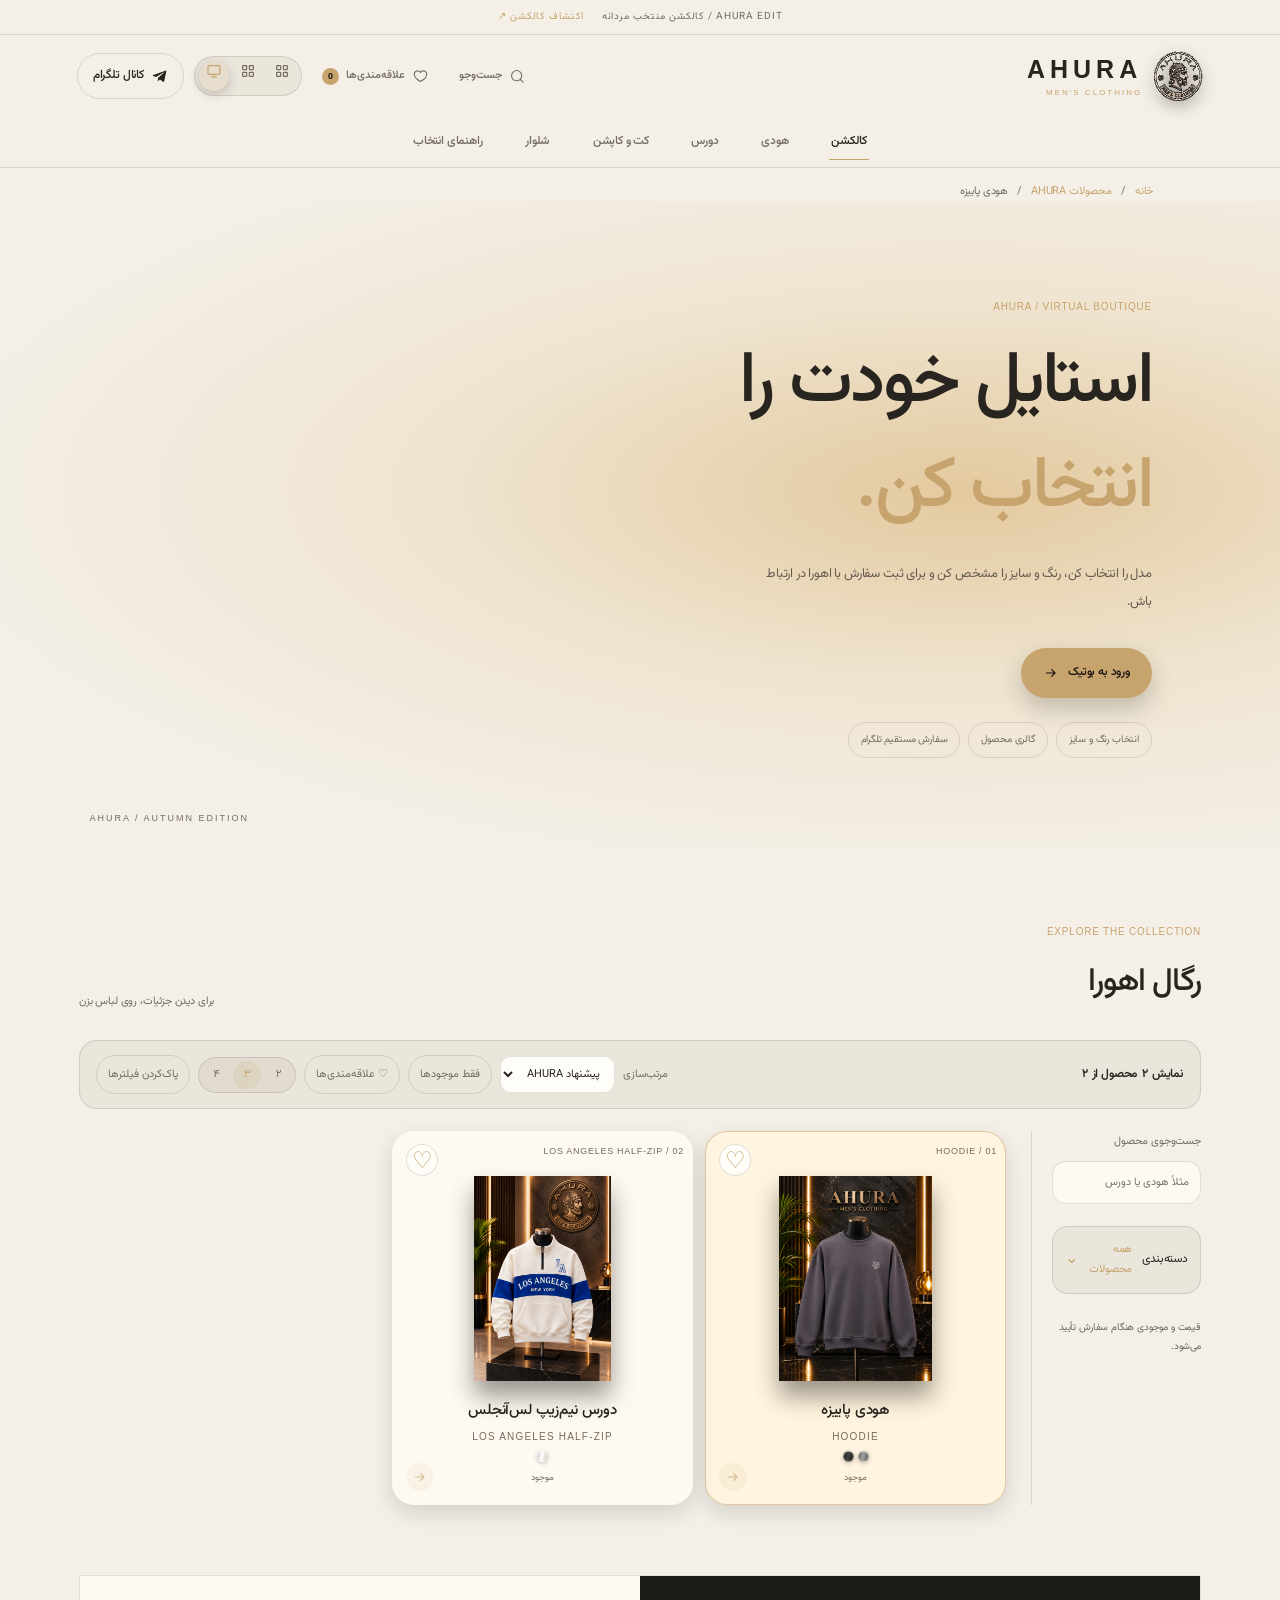
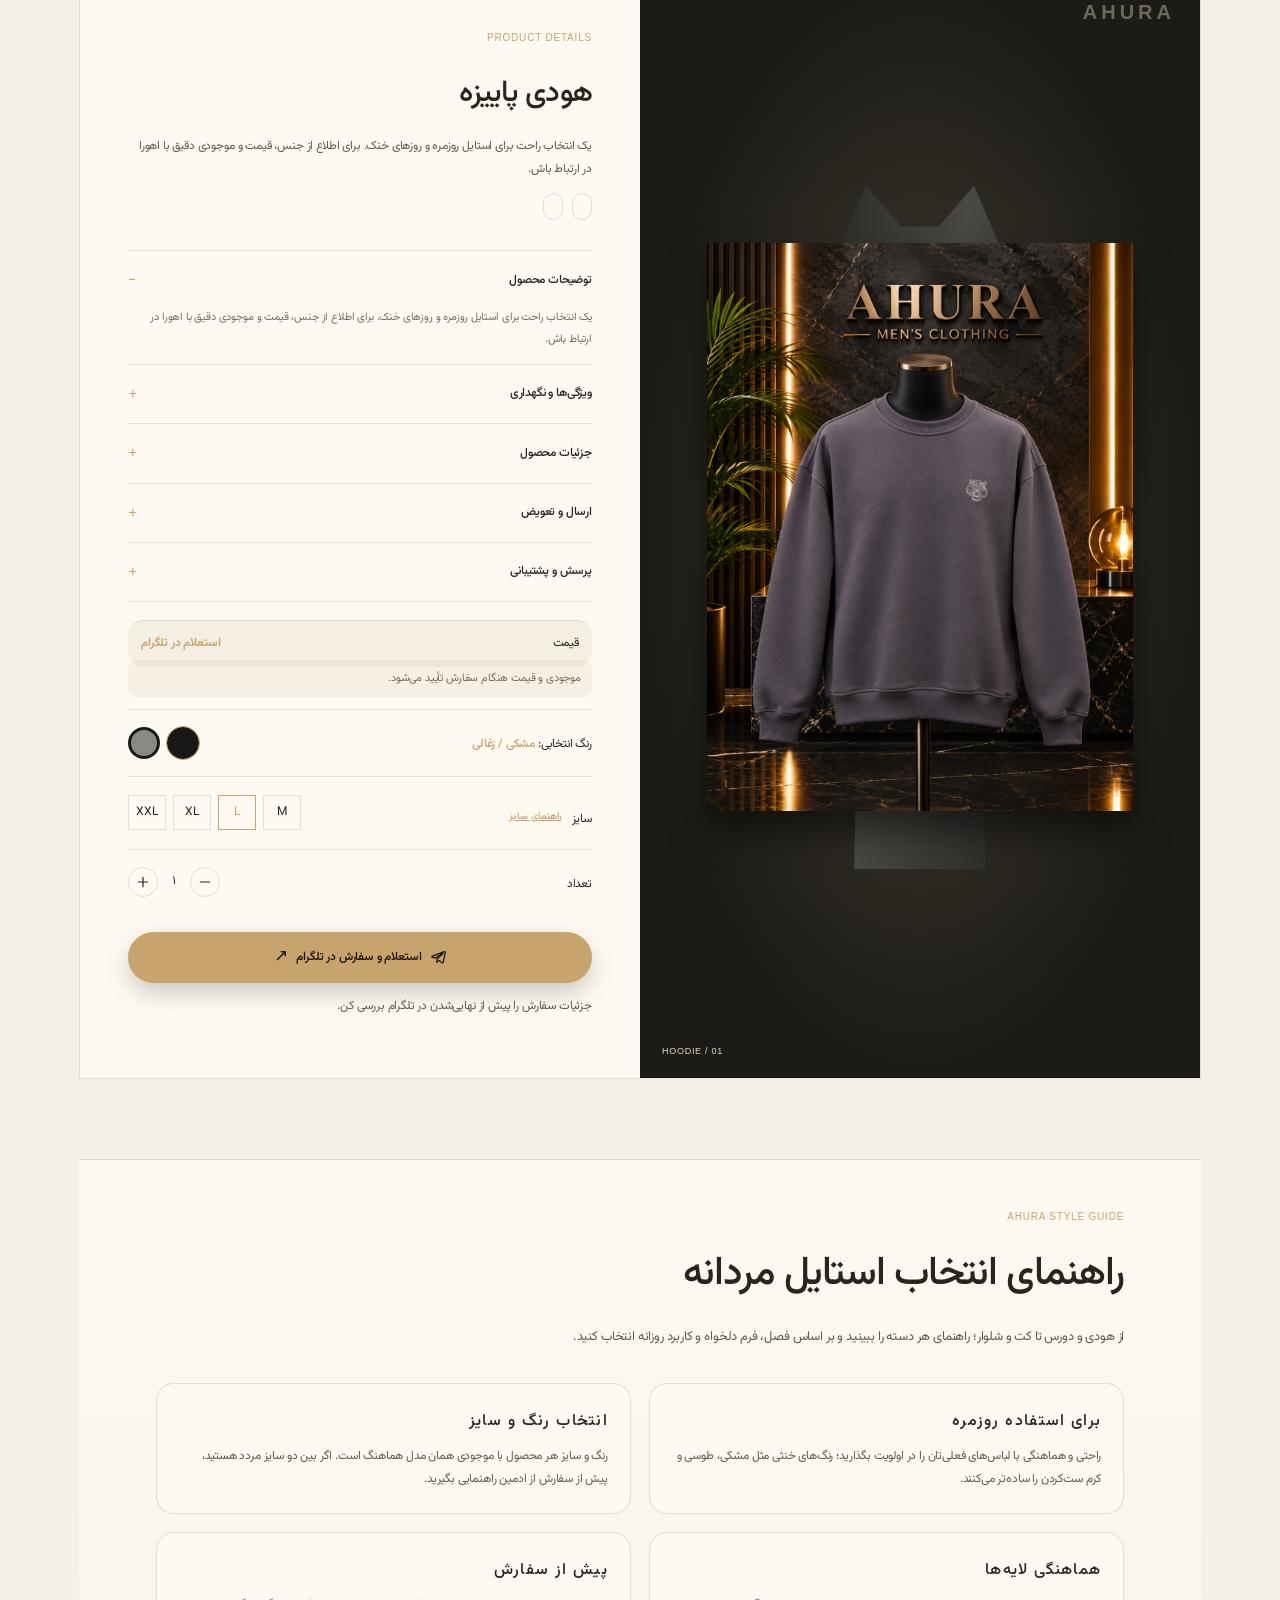
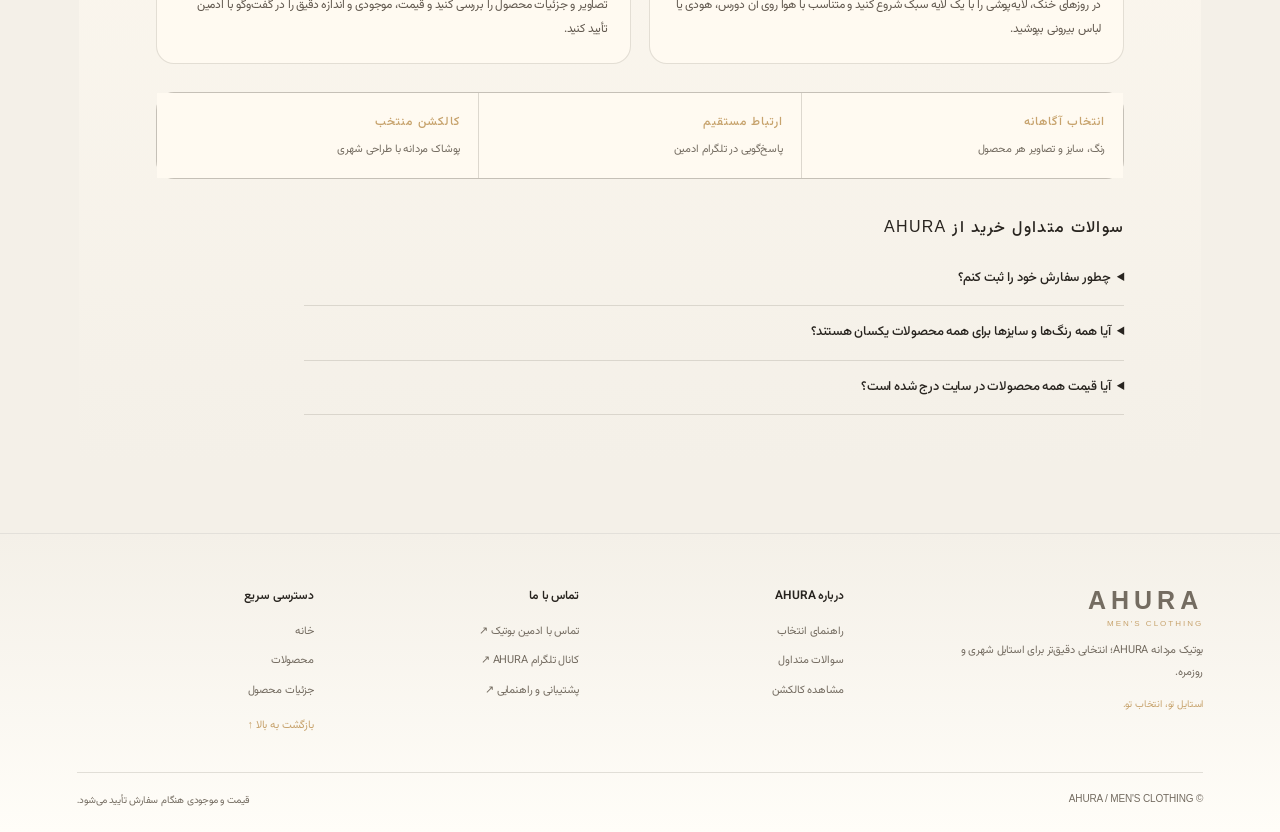
==== commit dc23b1a3: "Enable dynamic category-specific style guide" ====
--- a/index.html
+++ b/index.html
@@ -1,4 +1,4 @@
-<!doctype html><html lang="fa" dir="rtl"><head><meta charset="utf-8"><meta name="viewport" content="width=device-width,initial-scale=1"><title>بوتیک مردانه AHURA | هودی، دورس و پوشاک مردانه</title><meta name="description" content="خرید و انتخاب پوشاک مردانه AHURA؛ هودی، دورس نیم‌زیپ، رویه پاییزه و مدل‌های روز با انتخاب رنگ و سایز و سفارش مستقیم در تلگرام."><meta name="robots" content="index,follow"><link rel="canonical" href="https://mjmz68.github.io/ahura-virtual-boutique/"><meta property="og:type" content="website"><meta property="og:site_name" content="AHURA"><meta property="og:title" content="بوتیک مردانه AHURA | هودی، دورس و پوشاک مردانه"><meta property="og:description" content="انتخاب پوشاک مردانه AHURA، مشاهده رنگ و سایز و ثبت سفارش مستقیم."><meta property="og:image" content="https://mjmz68.github.io/ahura-virtual-boutique/assets/products/hoodie-black.png"><meta name="twitter:image" content="https://mjmz68.github.io/ahura-virtual-boutique/assets/products/hoodie-black.png"><meta property="og:url" content="https://mjmz68.github.io/ahura-virtual-boutique/"><meta name="twitter:card" content="summary_large_image"><script id="site-schema" type="application/ld+json">{"@context":"https://schema.org","@graph":[{"@type":"Organization","@id":"https://mjmz68.github.io/ahura-virtual-boutique/#organization","name":"AHURA","url":"https://mjmz68.github.io/ahura-virtual-boutique/","sameAs":["https://t.me/Ahura_man"]},{"@type":"WebSite","@id":"https://mjmz68.github.io/ahura-virtual-boutique/#website","name":"بوتیک مردانه AHURA","url":"https://mjmz68.github.io/ahura-virtual-boutique/","publisher":{"@id":"https://mjmz68.github.io/ahura-virtual-boutique/#organization"},"inLanguage":"fa-IR"}]}</script><script id="product-schema" type="application/ld+json">{}</script><script id="breadcrumb-schema" type="application/ld+json">{}</script><script id="faq-schema" type="application/ld+json">{"@context":"https://schema.org","@type":"FAQPage","mainEntity":[{"@type":"Question","name":"چطور از بوتیک AHURA سفارش بدهم؟","acceptedAnswer":{"@type":"Answer","text":"محصول را انتخاب کنید، رنگ و سایز موجود را مشخص کنید و از دکمه سفارش وارد گفت‌وگوی تلگرام ادمین بوتیک شوید."}},{"@type":"Question","name":"چطور رنگ و سایز موجود هر محصول را ببینم؟","acceptedAnswer":{"@type":"Answer","text":"در صفحه هر محصول فقط رنگ‌ها و سایزهایی نمایش داده می‌شود که برای همان محصول در پنل مدیریت ثبت شده است."}},{"@type":"Question","name":"اگر قیمت محصول در سایت درج نشده باشد چه کار کنم؟","acceptedAnswer":{"@type":"Answer","text":"از طریق دکمه سفارش در تلگرام، قیمت و موجودی نهایی همان محصول را از ادمین AHURA استعلام کنید."}}]}</script><link rel="icon" type="image/svg+xml" href="assets/ahura-logo.svg?v=logo1"><link rel="stylesheet" href="style.css?v=category12"></head><body id="top">
+<!doctype html><html lang="fa" dir="rtl"><head><meta charset="utf-8"><meta name="viewport" content="width=device-width,initial-scale=1"><title>بوتیک مردانه AHURA | هودی، دورس و پوشاک مردانه</title><meta name="description" content="خرید و انتخاب پوشاک مردانه AHURA؛ هودی، دورس نیم‌زیپ، رویه پاییزه و مدل‌های روز با انتخاب رنگ و سایز و سفارش مستقیم در تلگرام."><meta name="robots" content="index,follow"><link rel="canonical" href="https://mjmz68.github.io/ahura-virtual-boutique/"><meta property="og:type" content="website"><meta property="og:site_name" content="AHURA"><meta property="og:title" content="بوتیک مردانه AHURA | هودی، دورس و پوشاک مردانه"><meta property="og:description" content="انتخاب پوشاک مردانه AHURA، مشاهده رنگ و سایز و ثبت سفارش مستقیم."><meta property="og:image" content="https://mjmz68.github.io/ahura-virtual-boutique/assets/products/hoodie-black.png"><meta name="twitter:image" content="https://mjmz68.github.io/ahura-virtual-boutique/assets/products/hoodie-black.png"><meta property="og:url" content="https://mjmz68.github.io/ahura-virtual-boutique/"><meta name="twitter:card" content="summary_large_image"><script id="site-schema" type="application/ld+json">{"@context":"https://schema.org","@graph":[{"@type":"Organization","@id":"https://mjmz68.github.io/ahura-virtual-boutique/#organization","name":"AHURA","url":"https://mjmz68.github.io/ahura-virtual-boutique/","sameAs":["https://t.me/Ahura_man"]},{"@type":"WebSite","@id":"https://mjmz68.github.io/ahura-virtual-boutique/#website","name":"بوتیک مردانه AHURA","url":"https://mjmz68.github.io/ahura-virtual-boutique/","publisher":{"@id":"https://mjmz68.github.io/ahura-virtual-boutique/#organization"},"inLanguage":"fa-IR"}]}</script><script id="product-schema" type="application/ld+json">{}</script><script id="breadcrumb-schema" type="application/ld+json">{}</script><script id="faq-schema" type="application/ld+json">{"@context":"https://schema.org","@type":"FAQPage","mainEntity":[{"@type":"Question","name":"چطور از بوتیک AHURA سفارش بدهم؟","acceptedAnswer":{"@type":"Answer","text":"محصول را انتخاب کنید، رنگ و سایز موجود را مشخص کنید و از دکمه سفارش وارد گفت‌وگوی تلگرام ادمین بوتیک شوید."}},{"@type":"Question","name":"چطور رنگ و سایز موجود هر محصول را ببینم؟","acceptedAnswer":{"@type":"Answer","text":"در صفحه هر محصول فقط رنگ‌ها و سایزهایی نمایش داده می‌شود که برای همان محصول در پنل مدیریت ثبت شده است."}},{"@type":"Question","name":"اگر قیمت محصول در سایت درج نشده باشد چه کار کنم؟","acceptedAnswer":{"@type":"Answer","text":"از طریق دکمه سفارش در تلگرام، قیمت و موجودی نهایی همان محصول را از ادمین AHURA استعلام کنید."}}]}</script><link rel="icon" type="image/svg+xml" href="assets/ahura-logo.svg?v=logo1"><link rel="stylesheet" href="style.css?v=category15"></head><body id="top">
 <div class="announcement-bar" role="note"><span>AHURA EDIT / کالکشن منتخب مردانه</span><a href="#shop">اکتشاف کالکشن ↗</a></div><header class="site-header"><button type="button" class="mobile-menu-toggle" id="mobile-menu-toggle" aria-expanded="false" aria-controls="primary-nav">منو</button><a class="logo brand-logo" href="#" aria-label="AHURA"><img src="assets/ahura-logo.svg?v=logo2" alt="لوگوی AHURA"><span>AHURA<small>MEN'S CLOTHING</small></span></a><div class="header-actions"><button type="button" class="header-tool header-search-toggle" id="header-search-toggle" aria-label="جست‌وجوی محصول"><svg class="ui-icon" viewBox="0 0 24 24" aria-hidden="true"><path d="m20 20-4.4-4.4M10.8 18a7.2 7.2 0 1 1 0-14.4 7.2 7.2 0 0 1 0 14.4Z"/></svg><span>جست‌وجو</span></button><button type="button" class="header-tool header-favorites-link" id="header-favorites-link" aria-label="علاقه‌مندی‌ها" aria-pressed="false"><svg class="ui-icon" viewBox="0 0 24 24" aria-hidden="true"><path d="M20.8 8.8c0 5.4-8.8 10.2-8.8 10.2S3.2 14.2 3.2 8.8A4.7 4.7 0 0 1 12 6.5a4.7 4.7 0 0 1 8.8 2.3Z"/></svg><span>علاقه‌مندی‌ها</span><b id="header-favorites-count">0</b></button><div class="theme-switcher" id="theme-switcher" role="group" aria-label="حالت نمایش"><button type="button" class="theme-choice" data-theme-choice="light" aria-label="حالت روز" title="حالت روز"><span class="theme-choice-icon"></span></button><button type="button" class="theme-choice" data-theme-choice="dark" aria-label="حالت شب" title="حالت شب"><span class="theme-choice-icon"></span></button><button type="button" class="theme-choice" data-theme-choice="system" aria-label="هماهنگ با سیستم" title="هماهنگ با سیستم"><span class="theme-choice-icon"></span></button></div><a class="tg" href="https://t.me/Ahura_man" target="_blank" rel="noopener"><svg class="ui-icon" viewBox="0 0 24 24" aria-hidden="true"><path d="m21.5 4.7-3.2 15.1c-.2 1.1-.8 1.3-1.7.8l-4.7-3.5-2.3 2.2c-.3.3-.5.5-1 .5l.4-4.8 8.7-7.9c.4-.4-.1-.6-.6-.2L6.4 13.6l-4.6-1.5c-1-.3-1-1 .2-1.5L20 4c.8-.3 1.8.2 1.5.7Z"/></svg><span>کانال تلگرام</span></a></div></header><nav class="primary-nav" id="primary-nav" aria-label="ناوبری اصلی AHURA"><a href="#shop" data-nav-filter="all" class="active">کالکشن</a><a href="#shop" data-nav-filter="hoodie">هودی</a><a href="#shop" data-nav-filter="sweat">دورس</a><a href="#shop" data-nav-filter="jacket">کت و کاپشن</a><a href="#shop" data-nav-filter="trousers">شلوار</a><a href="#guide">راهنمای انتخاب</a></nav><nav class="breadcrumbs" aria-label="مسیر صفحه"><a href="./">خانه</a><span>/</span><a id="crumb-products" href="./#shop">محصولات AHURA</a><span>/</span><span id="crumb-current">بوتیک پوشاک مردانه AHURA</span></nav>
 <section class="hero"><p>AHURA / VIRTUAL BOUTIQUE</p><h1>استایل خودت را<br><em>انتخاب کن.</em></h1><p class="sub">مدل را انتخاب کن، رنگ و سایز را مشخص کن و برای ثبت سفارش با اهورا در ارتباط باش.</p><a class="btn primary-btn" href="#shop"><span>ورود به بوتیک</span><svg class="ui-icon" viewBox="0 0 24 24" aria-hidden="true"><path d="M5 12h13m-5-5 5 5-5 5"/></svg></a><div class="hero-points" aria-label="ویژگی‌های خرید"><span>انتخاب رنگ و سایز</span><span>گالری محصول</span><span>سفارش مستقیم تلگرام</span></div></section>
 <main id="shop"><div class="heading"><div><small>EXPLORE THE COLLECTION</small><h2>رگال اهورا</h2></div><span>برای دیدن جزئیات، روی لباس بزن</span></div>
@@ -11,6 +11,6 @@
 <a class="item" data-id="sweat" href="product/ahura-los-angeles-half-zip-sweatshirt/"><small>02 / LOS ANGELES HALF-ZIP</small><img class="rack-photo" src="assets/products/los-angeles-half-zip-LOS-ANGELES-HALF-ZIP.png" alt="دورس نیم‌زیپ لس‌آنجلس رنگ سفید و آبی کاربنی"><b>دورس نیم‌زیپ لس‌آنجلس</b><span class="en">LOS ANGELES HALF-ZIP</span></a>
 <button class="item" data-id="jacket"><small>03 / OUTERWEAR</small><span class="garment jacket olive"></span><b>رویه پاییزه</b><span class="en">OUTERWEAR</span></button>
 </div></div>
-<section class="details" id="details"><div class="visual"><span class="watermark">AHURA</span><img id="big" class="product-photo" src="assets/products/hoodie-black.png" alt="هودی اهورا رنگ مشکی"><div id="gallery" class="gallery" aria-label="گالری تصاویر محصول"></div><small id="visual-label">HOODIE / 01</small></div><div class="info"><small>PRODUCT DETAILS</small><h2 id="name">هودی پاییزه</h2><p id="desc" class="product-lead">یک انتخاب راحت برای استایل روزمره و روزهای خنک. برای اطلاع از جنس، قیمت و موجودی دقیق با اهورا در ارتباط باش.</p><div id="product-meta" class="product-meta" hidden><span id="product-rating"></span><span id="product-code"></span></div><div id="product-highlights" class="product-highlights" hidden aria-label="ویژگی‌های برجسته محصول"></div><div class="product-accordions" id="product-accordions"><details open><summary>توضیحات محصول</summary><p id="detail-description">توضیحات محصول</p></details><details><summary>ویژگی‌ها و نگهداری</summary><p id="detail-features">جنس، ویژگی و راهنمای نگهداری محصول هنگام سفارش تأیید می‌شود.</p></details><details><summary>جزئیات محصول</summary><p id="detail-specs">جنس و فرم لباس هنگام سفارش تأیید می‌شود.</p></details><details><summary>ارسال و تعویض</summary><p id="detail-shipping">پس از انتخاب رنگ و سایز، مشخصات سفارش برای ادمین AHURA در تلگرام ارسال می‌شود.</p></details><details><summary>پرسش و پشتیبانی</summary><p>برای پرسش درباره این محصول، اندازه‌گیری یا موجودی، <a class="inline-support" href="https://t.me/mjmz368" target="_blank" rel="noopener">با ادمین AHURA در تلگرام تماس بگیرید ↗</a></p></details></div><div class="price"><span>قیمت</span><b id="price-value">استعلام در تلگرام</b></div><div id="stock-status" class="stock-status pending" role="status">موجودی و قیمت هنگام سفارش تأیید می‌شود.</div><div class="row"><label>رنگ انتخابی: <b id="colorname">مشکی</b></label><div id="swatches" class="swatches"></div></div><div class="row size-row"><div class="size-label"><label>سایز</label><button type="button" id="size-guide-trigger" class="size-guide-trigger">راهنمای سایز</button></div><div id="sizes"></div></div><div class="row"><label>تعداد</label><div class="qty"><button id="minus" aria-label="کاهش تعداد"><svg class="ui-icon" viewBox="0 0 24 24" aria-hidden="true"><path d="M5 12h14"/></svg></button><span id="qty">1</span><button id="plus" aria-label="افزایش تعداد"><svg class="ui-icon" viewBox="0 0 24 24" aria-hidden="true"><path d="M12 5v14M5 12h14"/></svg></button></div></div><dialog id="size-guide" class="size-guide-dialog" aria-labelledby="size-guide-title"><div class="size-guide-card"><button type="button" id="size-guide-close" class="dialog-close" aria-label="بستن راهنمای سایز">×</button><small class="section-kicker">AHURA FIT GUIDE</small><h3 id="size-guide-title">راهنمای انتخاب سایز</h3><p>این جدول راهنمای عمومی است. برای اطمینان از فیت نهایی، اندازه‌های لباس و فرم محصول را از ادمین AHURA بپرسید.</p><div class="size-table-wrap"><table><thead><tr><th>سایز</th><th>دور سینه تقریبی</th><th>قد لباس تقریبی</th></tr></thead><tbody><tr><td>S</td><td>۹۰–۹۶</td><td>۶۷–۶۹</td></tr><tr><td>M</td><td>۹۶–۱۰۲</td><td>۶۹–۷۱</td></tr><tr><td>L</td><td>۱۰۲–۱۰۸</td><td>۷۱–۷۳</td></tr><tr><td>XL</td><td>۱۰۸–۱۱۴</td><td>۷۳–۷۵</td></tr><tr><td>XXL</td><td>۱۱۴–۱۲۲</td><td>۷۵–۷۷</td></tr></tbody></table></div><p class="size-note">واحد اندازه‌گیری: سانتی‌متر</p></div></dialog><a class="btn order" id="order" href="https://t.me/mjmz368" target="_blank" rel="noopener"><svg class="ui-icon" viewBox="0 0 24 24" aria-hidden="true"><path d="m21.5 4.7-3.2 15.1c-.2 1.1-.8 1.3-1.7.8l-4.7-3.5-2.3 2.2c-.3.3-.5.5-1 .5l.4-4.8 8.7-7.9c.4-.4-.1-.6-.6-.2L6.4 13.6l-4.6-1.5c-1-.3-1-1 .2-1.5L20 4c.8-.3 1.8.2 1.5.7Z"/></svg><span>استعلام و سفارش در تلگرام</span><span class="order-arrow">↗</span></a><p class="note">جزئیات سفارش را پیش از نهایی‌شدن در تلگرام بررسی کن.</p></div></section><section class="seo-guide" id="guide" aria-labelledby="guide-title"><div class="section-kicker">AHURA STYLE GUIDE</div><h2 id="guide-title">راهنمای انتخاب پوشاک مردانه برای استایل روزمره</h2><p class="lead">در AHURA تلاش می‌کنیم انتخاب لباس مردانه فقط به دیدن یک عکس محدود نباشد. هر محصول با اطلاعات رنگ، سایز، تصویر و امکان گفت‌وگوی مستقیم ارائه می‌شود تا قبل از سفارش، انتخابی دقیق‌تر و مطمئن‌تر داشته باشید.</p><div class="seo-grid"><article><h3>هودی و دورس مردانه برای فصل‌های خنک</h3><p>هودی مردانه و دورس نیم‌زیپ از انتخاب‌های کاربردی برای پاییز و زمستان هستند؛ چون راحتی، گرما و ظاهر شهری را کنار هم قرار می‌دهند. مدل‌های ساده برای استفاده روزمره مناسب‌اند و مدل‌های چاپ‌دار یا ترکیبی، استایل را شاخص‌تر می‌کنند.</p></article><article><h3>چطور رنگ و سایز مناسب را انتخاب کنیم؟</h3><p>رنگ‌های مشکی، طوسی، کرم، سرمه‌ای و زیتونی به‌راحتی با شلوار جین، اسلش و کتانی ست می‌شوند. هنگام انتخاب سایز، فرم لباس و اندازه شانه را در نظر بگیرید و اگر بین دو سایز مردد هستید، پیش از سفارش از ادمین AHURA راهنمایی بگیرید.</p></article><article><h3>استایل نیمه‌رسمی و کژوال مردانه</h3><p>دورس نیم‌زیپ برای استایل اسمارت‌کژوال و روزمره انتخابی انعطاف‌پذیر است. آن را با شلوار جین تیره و بوت برای ظاهر پاییزی، یا با شلوار اسلش و کتانی برای استایل اسپرت شهری ترکیب کنید.</p></article><article><h3>قبل از ثبت سفارش چه چیزهایی را بررسی کنیم؟</h3><p>صفحه محصول را باز کنید، تصاویر و گالری را ببینید، رنگ و سایز موجود را انتخاب کنید و سپس از طریق تلگرام قیمت و موجودی نهایی را تأیید کنید. اطلاعات هر محصول متناسب با موجودی همان محصول نمایش داده می‌شود.</p></article></div><div class="trust-strip" aria-label="اطلاعات خرید AHURA"><div><b>انتخاب آگاهانه</b><span>رنگ، سایز و تصاویر هر محصول</span></div><div><b>ارتباط مستقیم</b><span>پاسخ‌گویی در تلگرام ادمین</span></div><div><b>کالکشن منتخب</b><span>پوشاک مردانه با طراحی شهری</span></div></div><div class="faq" id="faq"><h3>سوالات متداول خرید از AHURA</h3><details><summary>چطور سفارش خود را ثبت کنم؟</summary><p>محصول، رنگ و سایز را انتخاب کنید و روی «استعلام و سفارش در تلگرام» بزنید تا جزئیات برای ادمین بوتیک ارسال شود.</p></details><details><summary>آیا همه رنگ‌ها و سایزها برای همه محصولات یکسان هستند؟</summary><p>خیر. در سایت فقط گزینه‌هایی نمایش داده می‌شوند که برای همان محصول در پنل مدیریت ثبت شده‌اند.</p></details><details><summary>آیا قیمت همه محصولات در سایت درج شده است؟</summary><p>قیمت در صورت ثبت توسط ادمین نمایش داده می‌شود؛ در غیر این صورت می‌توانید قیمت و موجودی را در تلگرام استعلام کنید.</p></details></div></section></main><button type="button" id="back-to-top" class="back-to-top" aria-label="بازگشت به بالای صفحه" title="بازگشت به بالا">↑</button>
-<footer class="site-footer" id="about"><div class="footer-brand" id="footer-about"><a class="logo" href="#top">AHURA<small>MEN'S CLOTHING</small></a><p>بوتیک مردانه AHURA؛ انتخابی دقیق‌تر برای استایل شهری و روزمره.</p><span>استایل تو، انتخاب تو.</span></div><div class="footer-column"><b>درباره AHURA</b><a href="#guide">راهنمای انتخاب</a><a href="#faq">سوالات متداول</a><a href="#shop">مشاهده کالکشن</a></div><div class="footer-column" id="contact"><b>تماس با ما</b><a href="https://t.me/mjmz368" target="_blank" rel="noopener">تماس با ادمین بوتیک ↗</a><a href="https://t.me/Ahura_man" target="_blank" rel="noopener">کانال تلگرام AHURA ↗</a><a href="https://t.me/mjmz368?text=%D8%B3%D9%84%D8%A7%D9%85%D8%8C%20%D8%A8%D8%B1%D8%A7%DB%8C%20%D8%B1%D8%A7%D9%87%D9%86%D9%85%D8%A7%DB%8C%DB%8C%20%D8%AF%D8%B1%D8%A8%D8%A7%D8%B1%D9%87%20%D8%A8%D9%88%D8%AA%DB%8C%DA%A9%20AHURA%20%D9%BE%DB%8C%D8%A7%D9%85%20%D9%85%DB%8C%E2%8C%81%D8%B1%D8%B3%D8%AA%D9%85" target="_blank" rel="noopener">پشتیبانی و راهنمایی ↗</a></div><div class="footer-column"><b>دسترسی سریع</b><a href="#top">خانه</a><a href="#shop">محصولات</a><a href="#details">جزئیات محصول</a><a class="footer-top-link" href="#top">بازگشت به بالا ↑</a></div><div class="footer-bottom"><span>© AHURA / MEN'S CLOTHING</span><span>قیمت و موجودی هنگام سفارش تأیید می‌شود.</span></div></footer><script src="app-runtime-v12.js?v=category12"></script><script src="app-admin.js"></script></body></html>
+<section class="details" id="details"><div class="visual"><span class="watermark">AHURA</span><img id="big" class="product-photo" src="assets/products/hoodie-black.png" alt="هودی اهورا رنگ مشکی"><div id="gallery" class="gallery" aria-label="گالری تصاویر محصول"></div><small id="visual-label">HOODIE / 01</small></div><div class="info"><small>PRODUCT DETAILS</small><h2 id="name">هودی پاییزه</h2><p id="desc" class="product-lead">یک انتخاب راحت برای استایل روزمره و روزهای خنک. برای اطلاع از جنس، قیمت و موجودی دقیق با اهورا در ارتباط باش.</p><div id="product-meta" class="product-meta" hidden><span id="product-rating"></span><span id="product-code"></span></div><div id="product-highlights" class="product-highlights" hidden aria-label="ویژگی‌های برجسته محصول"></div><div class="product-accordions" id="product-accordions"><details open><summary>توضیحات محصول</summary><p id="detail-description">توضیحات محصول</p></details><details><summary>ویژگی‌ها و نگهداری</summary><p id="detail-features">جنس، ویژگی و راهنمای نگهداری محصول هنگام سفارش تأیید می‌شود.</p></details><details><summary>جزئیات محصول</summary><p id="detail-specs">جنس و فرم لباس هنگام سفارش تأیید می‌شود.</p></details><details><summary>ارسال و تعویض</summary><p id="detail-shipping">پس از انتخاب رنگ و سایز، مشخصات سفارش برای ادمین AHURA در تلگرام ارسال می‌شود.</p></details><details><summary>پرسش و پشتیبانی</summary><p>برای پرسش درباره این محصول، اندازه‌گیری یا موجودی، <a class="inline-support" href="https://t.me/mjmz368" target="_blank" rel="noopener">با ادمین AHURA در تلگرام تماس بگیرید ↗</a></p></details></div><div class="price"><span>قیمت</span><b id="price-value">استعلام در تلگرام</b></div><div id="stock-status" class="stock-status pending" role="status">موجودی و قیمت هنگام سفارش تأیید می‌شود.</div><div class="row"><label>رنگ انتخابی: <b id="colorname">مشکی</b></label><div id="swatches" class="swatches"></div></div><div class="row size-row"><div class="size-label"><label>سایز</label><button type="button" id="size-guide-trigger" class="size-guide-trigger">راهنمای سایز</button></div><div id="sizes"></div></div><div class="row"><label>تعداد</label><div class="qty"><button id="minus" aria-label="کاهش تعداد"><svg class="ui-icon" viewBox="0 0 24 24" aria-hidden="true"><path d="M5 12h14"/></svg></button><span id="qty">1</span><button id="plus" aria-label="افزایش تعداد"><svg class="ui-icon" viewBox="0 0 24 24" aria-hidden="true"><path d="M12 5v14M5 12h14"/></svg></button></div></div><dialog id="size-guide" class="size-guide-dialog" aria-labelledby="size-guide-title"><div class="size-guide-card"><button type="button" id="size-guide-close" class="dialog-close" aria-label="بستن راهنمای سایز">×</button><small class="section-kicker">AHURA FIT GUIDE</small><h3 id="size-guide-title">راهنمای انتخاب سایز</h3><p>این جدول راهنمای عمومی است. برای اطمینان از فیت نهایی، اندازه‌های لباس و فرم محصول را از ادمین AHURA بپرسید.</p><div class="size-table-wrap"><table><thead><tr><th>سایز</th><th>دور سینه تقریبی</th><th>قد لباس تقریبی</th></tr></thead><tbody><tr><td>S</td><td>۹۰–۹۶</td><td>۶۷–۶۹</td></tr><tr><td>M</td><td>۹۶–۱۰۲</td><td>۶۹–۷۱</td></tr><tr><td>L</td><td>۱۰۲–۱۰۸</td><td>۷۱–۷۳</td></tr><tr><td>XL</td><td>۱۰۸–۱۱۴</td><td>۷۳–۷۵</td></tr><tr><td>XXL</td><td>۱۱۴–۱۲۲</td><td>۷۵–۷۷</td></tr></tbody></table></div><p class="size-note">واحد اندازه‌گیری: سانتی‌متر</p></div></dialog><a class="btn order" id="order" href="https://t.me/mjmz368" target="_blank" rel="noopener"><svg class="ui-icon" viewBox="0 0 24 24" aria-hidden="true"><path d="m21.5 4.7-3.2 15.1c-.2 1.1-.8 1.3-1.7.8l-4.7-3.5-2.3 2.2c-.3.3-.5.5-1 .5l.4-4.8 8.7-7.9c.4-.4-.1-.6-.6-.2L6.4 13.6l-4.6-1.5c-1-.3-1-1 .2-1.5L20 4c.8-.3 1.8.2 1.5.7Z"/></svg><span>استعلام و سفارش در تلگرام</span><span class="order-arrow">↗</span></a><p class="note">جزئیات سفارش را پیش از نهایی‌شدن در تلگرام بررسی کن.</p></div></section><section class="seo-guide" id="guide" aria-labelledby="guide-title"><div class="section-kicker">AHURA STYLE GUIDE</div><h2 id="guide-title">راهنمای انتخاب پوشاک مردانه برای استایل روزمره</h2><p class="lead" id="guide-lead">در AHURA تلاش می‌کنیم انتخاب لباس مردانه فقط به دیدن یک عکس محدود نباشد. هر محصول با اطلاعات رنگ، سایز، تصویر و امکان گفت‌وگوی مستقیم ارائه می‌شود تا قبل از سفارش، انتخابی دقیق‌تر و مطمئن‌تر داشته باشید.</p><div class="seo-grid"><article><h3 id="guide-card-1-title">هودی و دورس مردانه برای فصل‌های خنک</h3><p id="guide-card-1-text">هودی مردانه و دورس نیم‌زیپ از انتخاب‌های کاربردی برای پاییز و زمستان هستند؛ چون راحتی، گرما و ظاهر شهری را کنار هم قرار می‌دهند. مدل‌های ساده برای استفاده روزمره مناسب‌اند و مدل‌های چاپ‌دار یا ترکیبی، استایل را شاخص‌تر می‌کنند.</p></article><article><h3 id="guide-card-2-title">چطور رنگ و سایز مناسب را انتخاب کنیم؟</h3><p id="guide-card-2-text">رنگ‌های مشکی، طوسی، کرم، سرمه‌ای و زیتونی به‌راحتی با شلوار جین، اسلش و کتانی ست می‌شوند. هنگام انتخاب سایز، فرم لباس و اندازه شانه را در نظر بگیرید و اگر بین دو سایز مردد هستید، پیش از سفارش از ادمین AHURA راهنمایی بگیرید.</p></article><article><h3 id="guide-card-3-title">استایل نیمه‌رسمی و کژوال مردانه</h3><p id="guide-card-3-text">دورس نیم‌زیپ برای استایل اسمارت‌کژوال و روزمره انتخابی انعطاف‌پذیر است. آن را با شلوار جین تیره و بوت برای ظاهر پاییزی، یا با شلوار اسلش و کتانی برای استایل اسپرت شهری ترکیب کنید.</p></article><article><h3 id="guide-card-4-title">قبل از ثبت سفارش چه چیزهایی را بررسی کنیم؟</h3><p id="guide-card-4-text">صفحه محصول را باز کنید، تصاویر و گالری را ببینید، رنگ و سایز موجود را انتخاب کنید و سپس از طریق تلگرام قیمت و موجودی نهایی را تأیید کنید. اطلاعات هر محصول متناسب با موجودی همان محصول نمایش داده می‌شود.</p></article></div><div class="trust-strip" aria-label="اطلاعات خرید AHURA"><div><b>انتخاب آگاهانه</b><span>رنگ، سایز و تصاویر هر محصول</span></div><div><b>ارتباط مستقیم</b><span>پاسخ‌گویی در تلگرام ادمین</span></div><div><b>کالکشن منتخب</b><span>پوشاک مردانه با طراحی شهری</span></div></div><div class="faq" id="faq"><h3>سوالات متداول خرید از AHURA</h3><details><summary>چطور سفارش خود را ثبت کنم؟</summary><p>محصول، رنگ و سایز را انتخاب کنید و روی «استعلام و سفارش در تلگرام» بزنید تا جزئیات برای ادمین بوتیک ارسال شود.</p></details><details><summary>آیا همه رنگ‌ها و سایزها برای همه محصولات یکسان هستند؟</summary><p>خیر. در سایت فقط گزینه‌هایی نمایش داده می‌شوند که برای همان محصول در پنل مدیریت ثبت شده‌اند.</p></details><details><summary>آیا قیمت همه محصولات در سایت درج شده است؟</summary><p>قیمت در صورت ثبت توسط ادمین نمایش داده می‌شود؛ در غیر این صورت می‌توانید قیمت و موجودی را در تلگرام استعلام کنید.</p></details></div></section></main><button type="button" id="back-to-top" class="back-to-top" aria-label="بازگشت به بالای صفحه" title="بازگشت به بالا">↑</button>
+<footer class="site-footer" id="about"><div class="footer-brand" id="footer-about"><a class="logo" href="#top">AHURA<small>MEN'S CLOTHING</small></a><p>بوتیک مردانه AHURA؛ انتخابی دقیق‌تر برای استایل شهری و روزمره.</p><span>استایل تو، انتخاب تو.</span></div><div class="footer-column"><b>درباره AHURA</b><a href="#guide">راهنمای انتخاب</a><a href="#faq">سوالات متداول</a><a href="#shop">مشاهده کالکشن</a></div><div class="footer-column" id="contact"><b>تماس با ما</b><a href="https://t.me/mjmz368" target="_blank" rel="noopener">تماس با ادمین بوتیک ↗</a><a href="https://t.me/Ahura_man" target="_blank" rel="noopener">کانال تلگرام AHURA ↗</a><a href="https://t.me/mjmz368?text=%D8%B3%D9%84%D8%A7%D9%85%D8%8C%20%D8%A8%D8%B1%D8%A7%DB%8C%20%D8%B1%D8%A7%D9%87%D9%86%D9%85%D8%A7%DB%8C%DB%8C%20%D8%AF%D8%B1%D8%A8%D8%A7%D8%B1%D9%87%20%D8%A8%D9%88%D8%AA%DB%8C%DA%A9%20AHURA%20%D9%BE%DB%8C%D8%A7%D9%85%20%D9%85%DB%8C%E2%8C%81%D8%B1%D8%B3%D8%AA%D9%85" target="_blank" rel="noopener">پشتیبانی و راهنمایی ↗</a></div><div class="footer-column"><b>دسترسی سریع</b><a href="#top">خانه</a><a href="#shop">محصولات</a><a href="#details">جزئیات محصول</a><a class="footer-top-link" href="#top">بازگشت به بالا ↑</a></div><div class="footer-bottom"><span>© AHURA / MEN'S CLOTHING</span><span>قیمت و موجودی هنگام سفارش تأیید می‌شود.</span></div></footer><script src="app-runtime-v13.js?v=styleguide13"></script><script src="app-admin.js"></script></body></html>
 
--- a/style.css
+++ b/style.css
@@ -52,3 +52,9 @@
 .category-filter-options{padding:8px 10px 11px}
 .category-filter-options .filter{margin:3px 0}
 @media(max-width:720px){.layout aside>.category-filter-group{width:100%;margin:0 0 5px}.category-filter-options{display:grid;grid-template-columns:repeat(3,minmax(0,1fr));gap:6px}.category-filter-options .filter{width:100%;justify-content:center;margin:0;padding:9px 5px;font-size:11px}}
+
+@media(max-width:720px){.category-filter-options{grid-template-columns:repeat(2,minmax(0,1fr));gap:8px}.category-filter-options .filter{justify-content:flex-start;gap:7px;padding:10px 8px;min-height:42px;line-height:1.45;white-space:normal;text-align:right}.category-filter-options .filter .ui-icon{flex:0 0 15px}.category-filter-options .filter span{min-width:0}}
+
+@media(max-width:720px){.layout aside>.category-filter-group{flex:0 0 100%;width:100%;box-sizing:border-box}.category-filter-group>summary{width:100%;box-sizing:border-box}.category-filter-options{width:100%;box-sizing:border-box}}
+
+@media(max-width:720px){.layout aside{display:block}.catalog-search{width:100%;box-sizing:border-box}}
